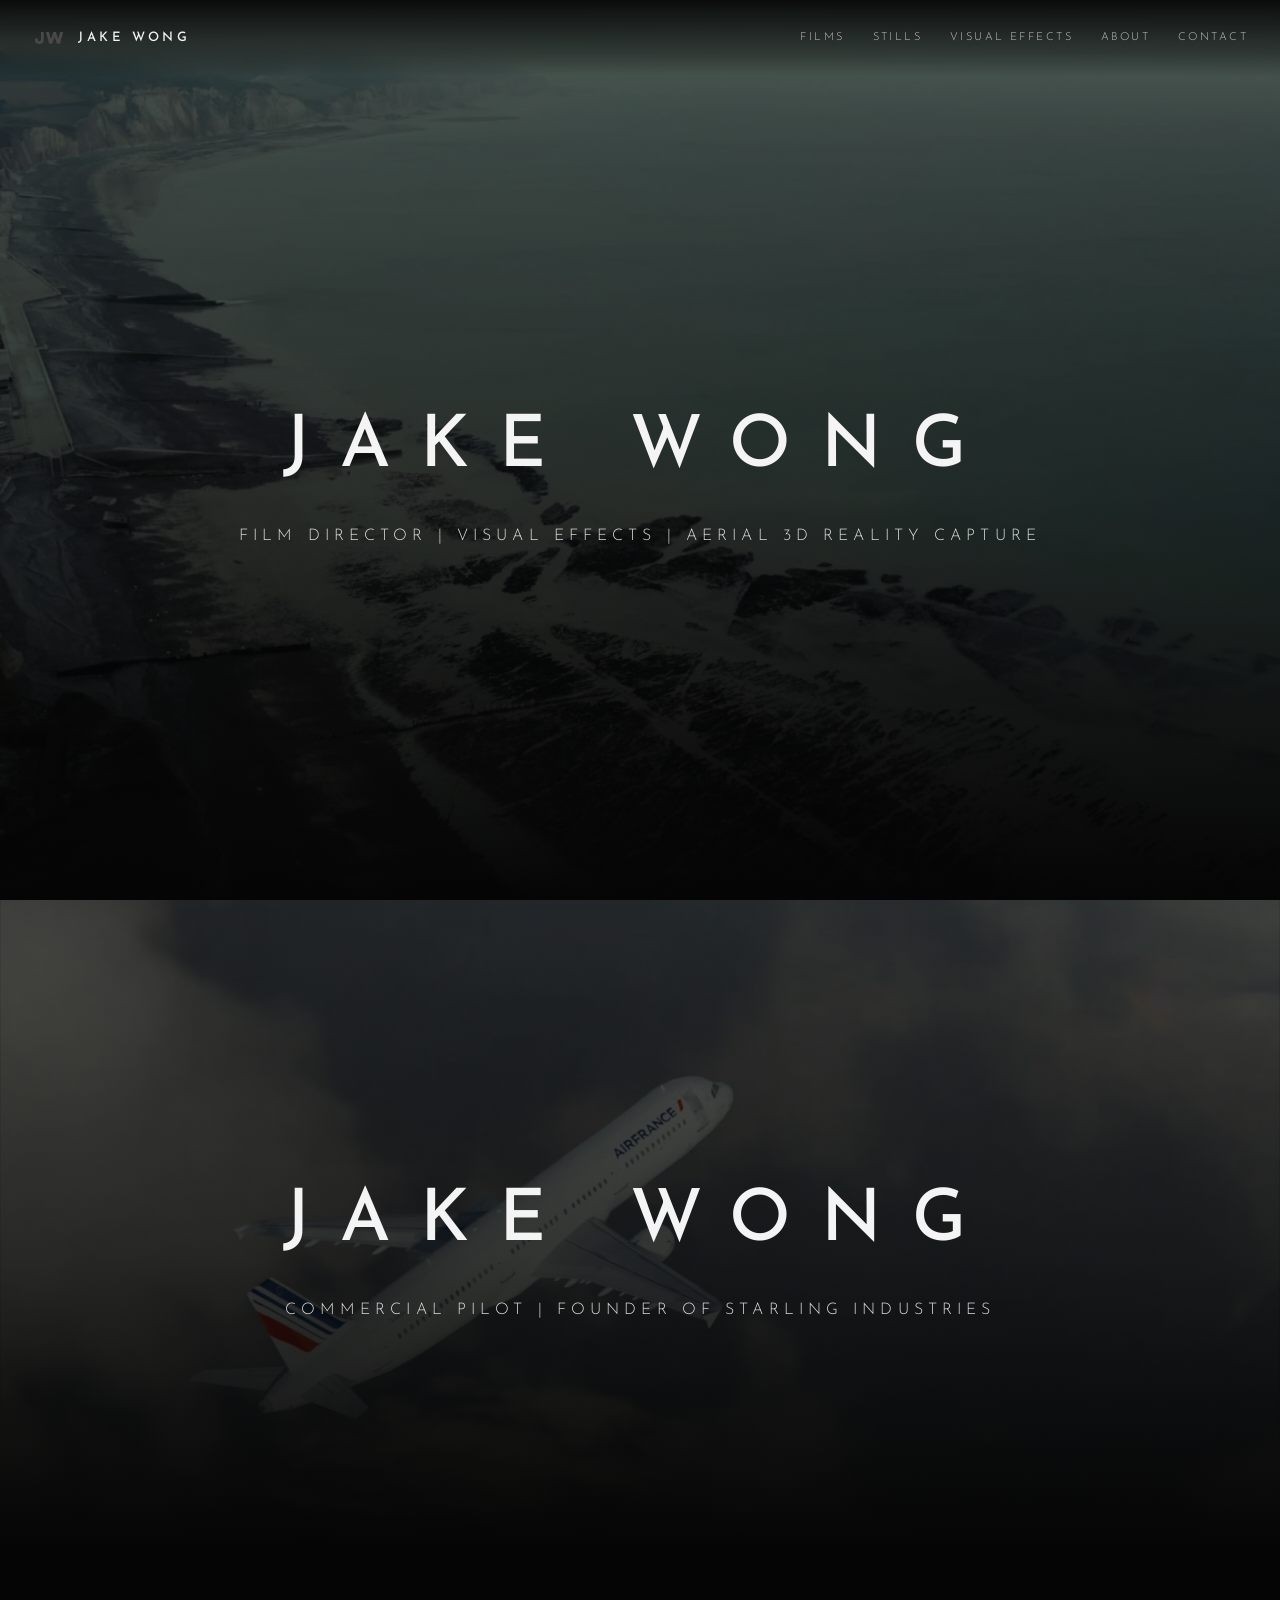
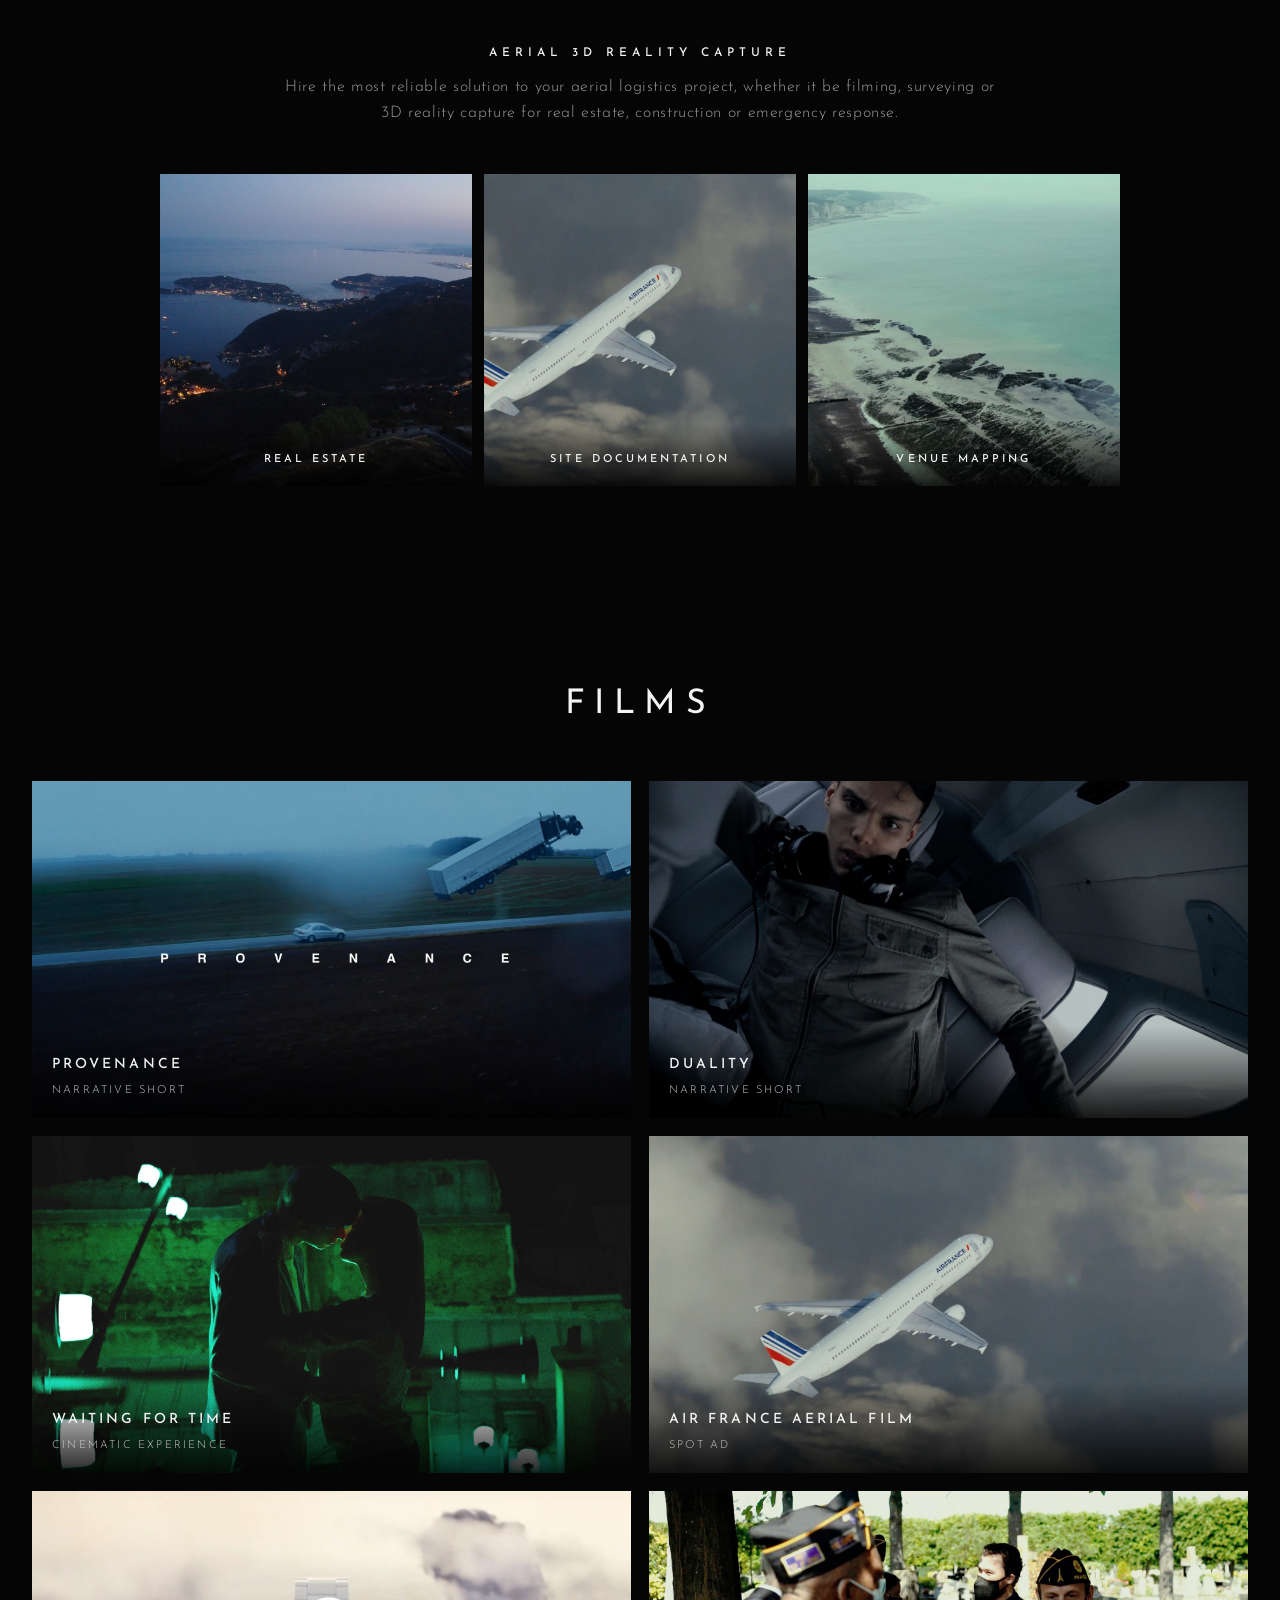
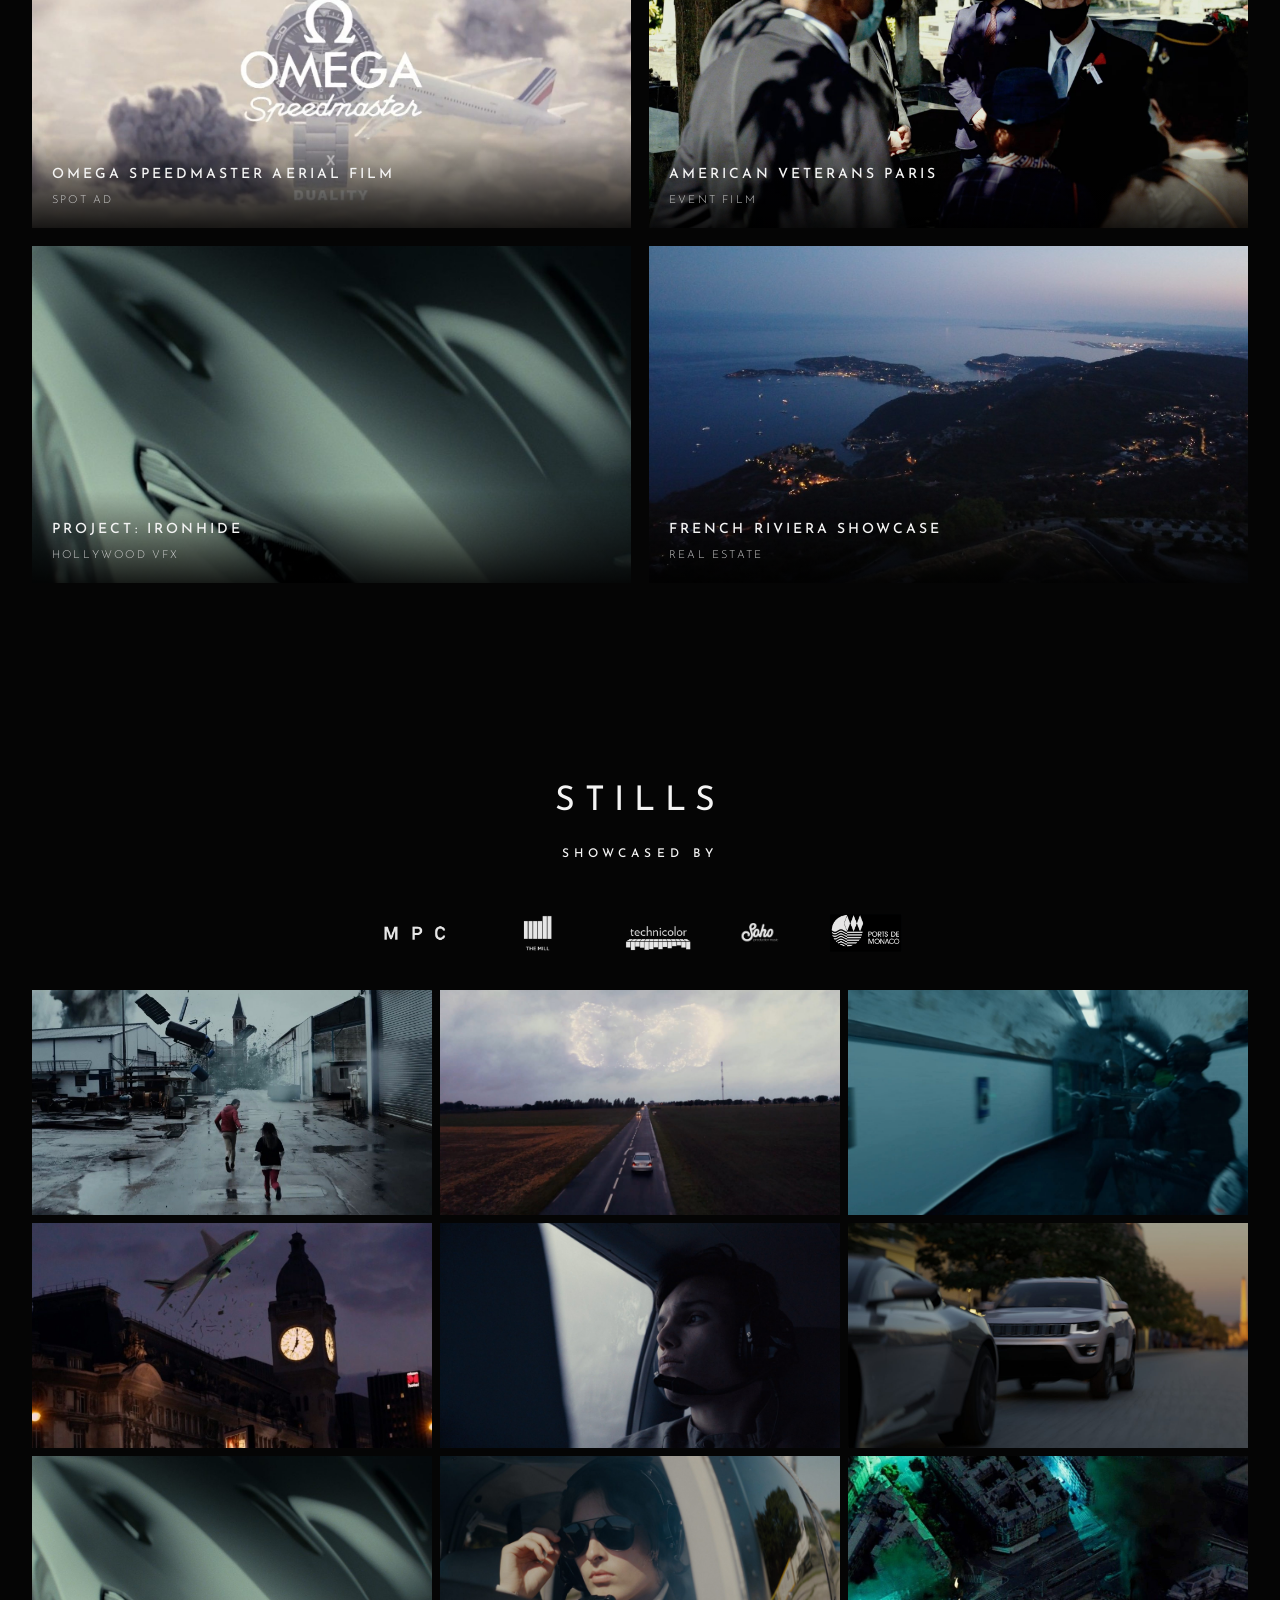
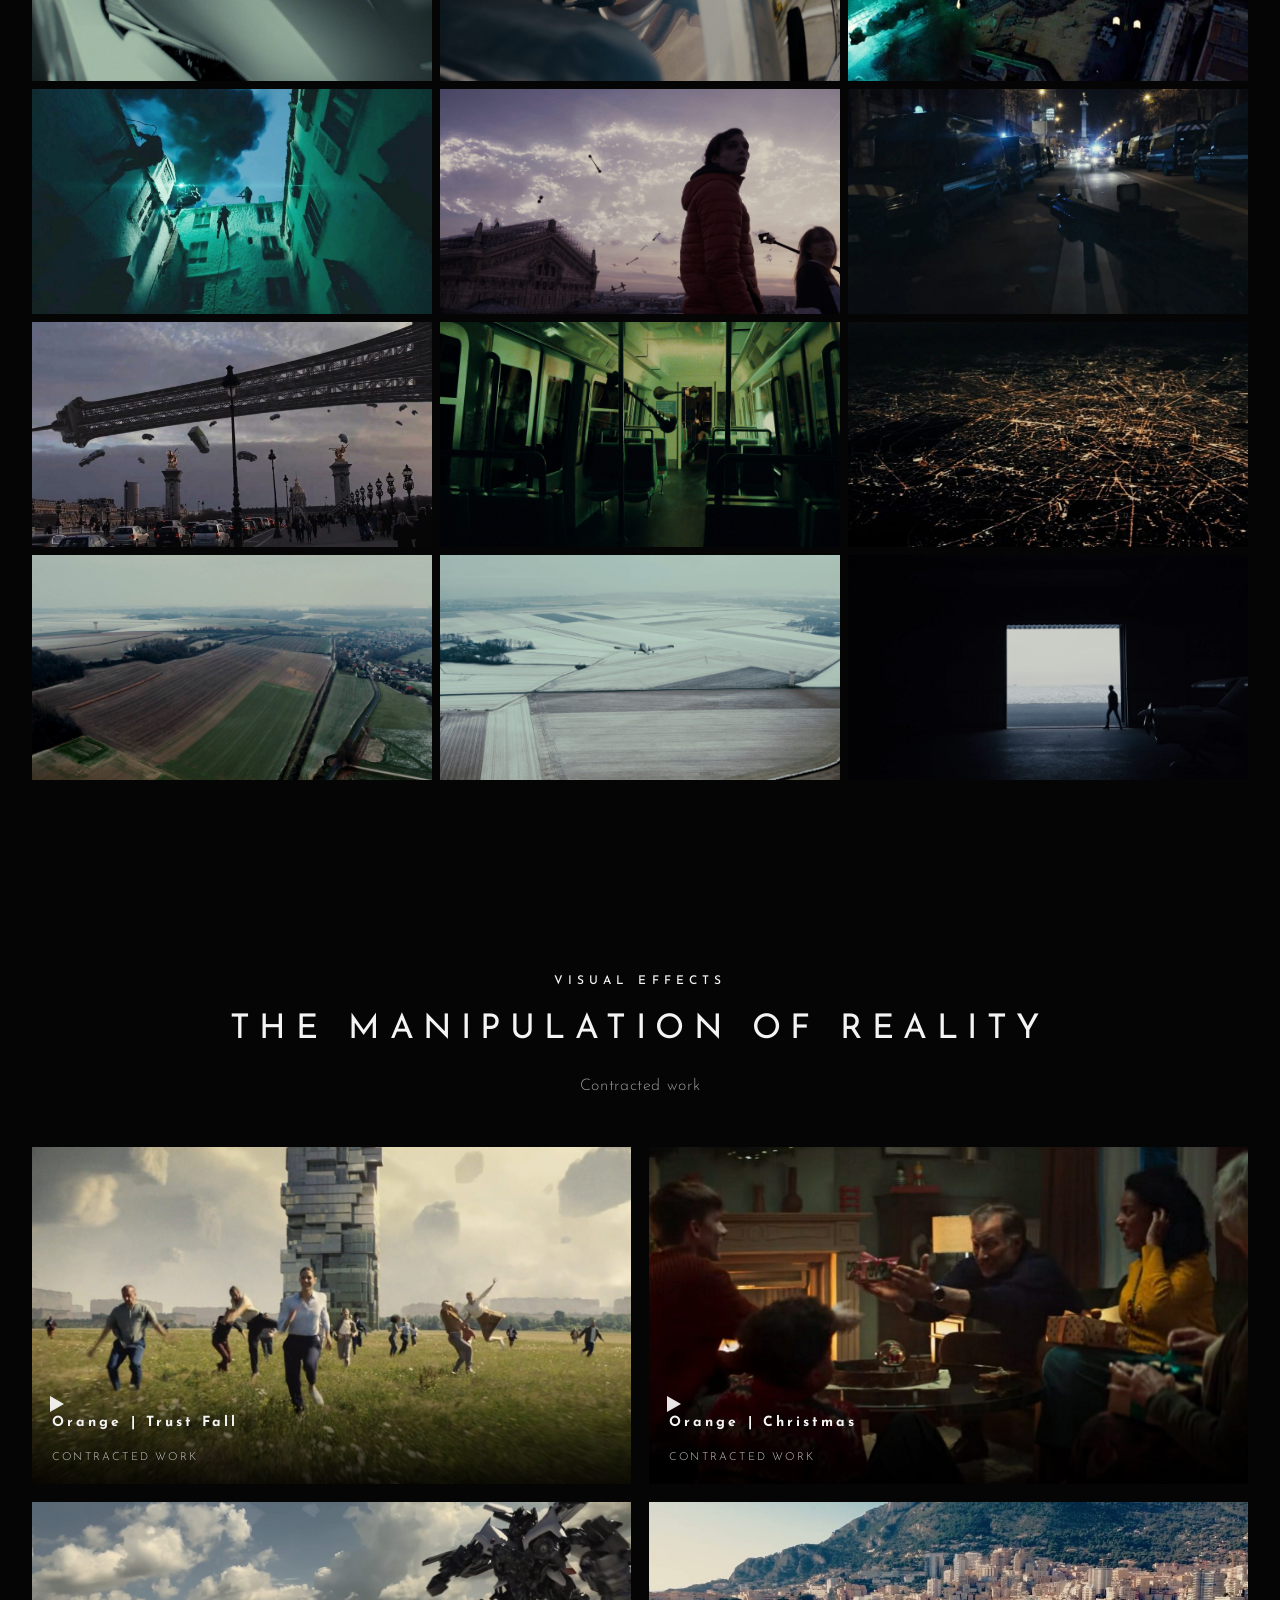
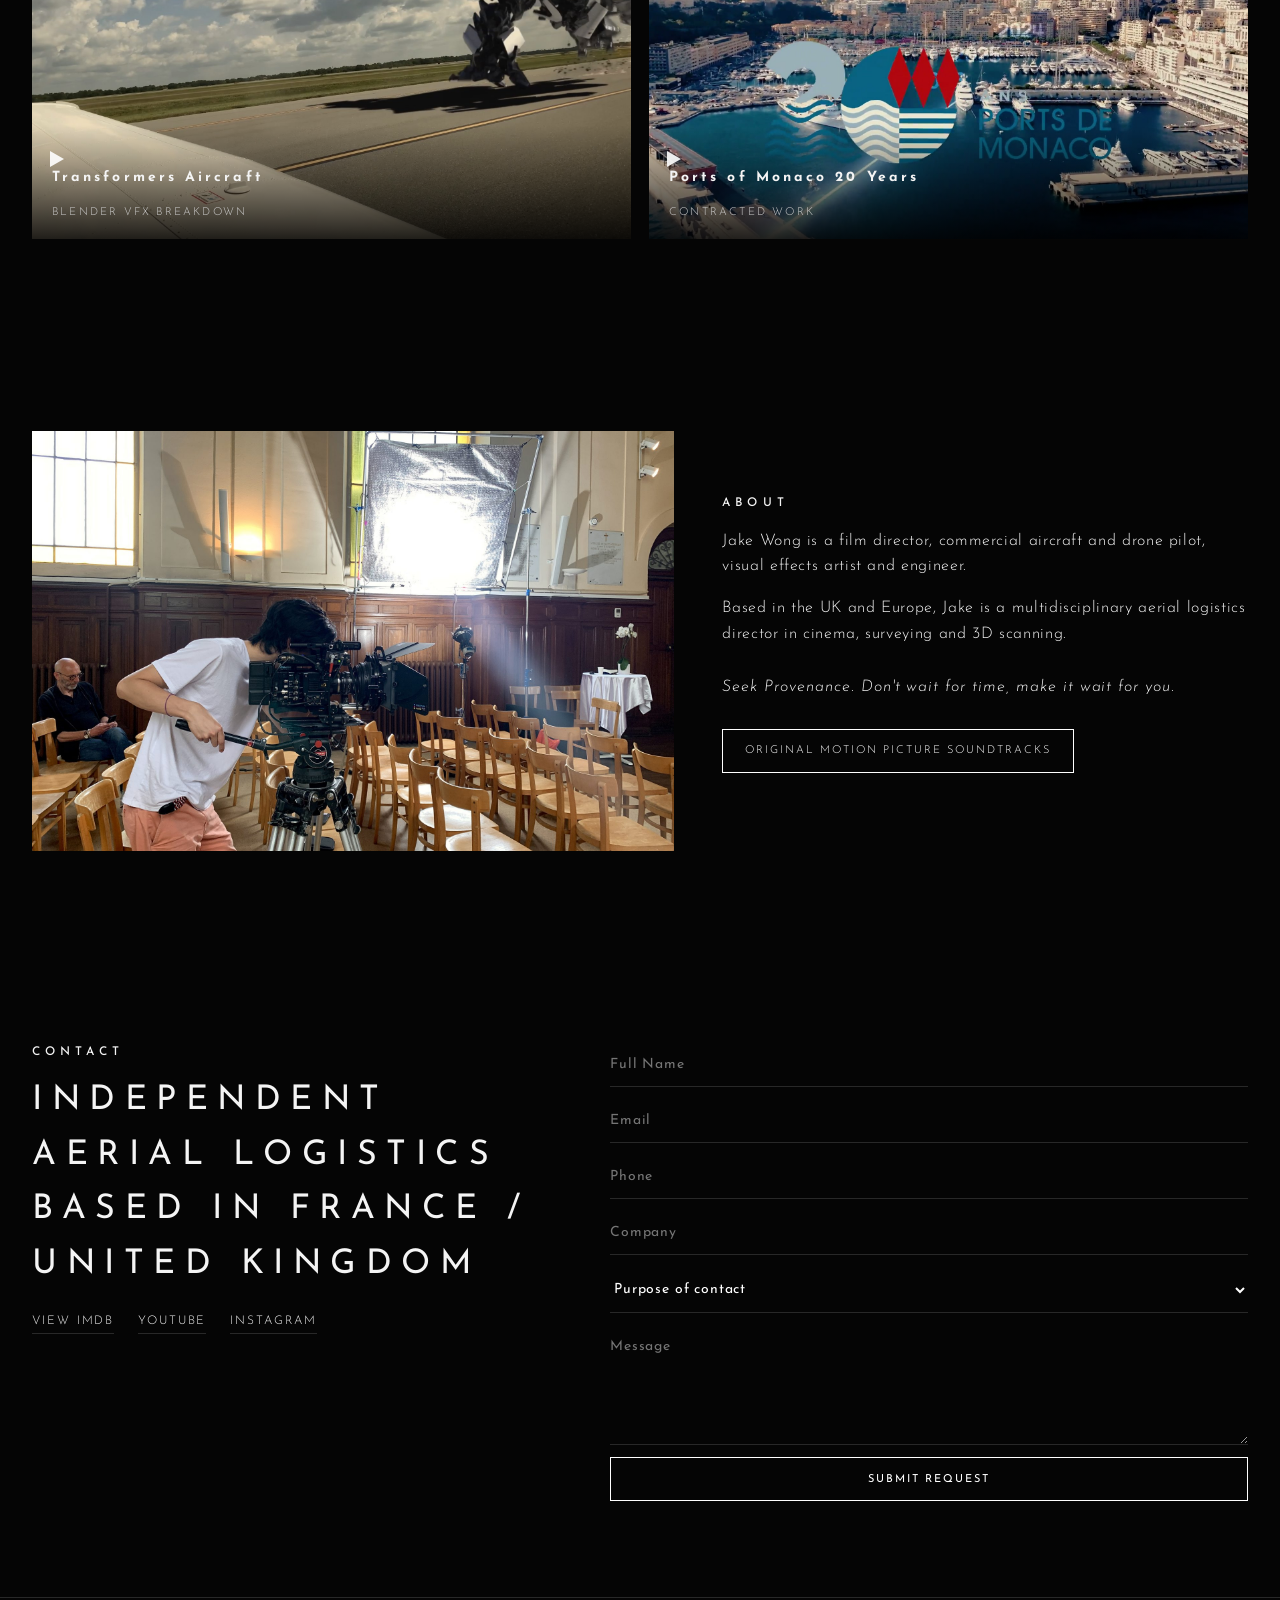
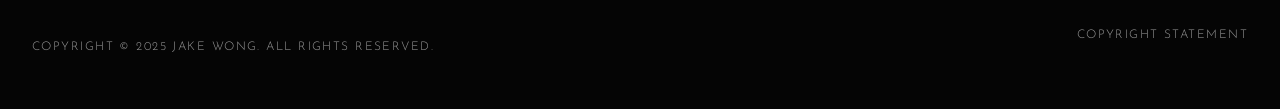
==== index.html @ 773cad75 "3D Reality Capture Section updated." ====
<!DOCTYPE html>
<html lang="en">
<head>
  <meta charset="UTF-8">
  <meta name="viewport" content="width=device-width, initial-scale=1">
  <title>Jake Wong | Director</title>
  <meta name="description" content="Jake Wong | Director, visual effects and aerial cinematography.">
  <link rel="canonical" href="https://jake-wong.com/">
  <link rel="icon" href="assets/images/web/4fa14d_7be3fbebd9a24fb7afb45a71a36d81fd~mv2.png">
  <link rel="preconnect" href="https://fonts.googleapis.com">
  <link rel="preconnect" href="https://fonts.gstatic.com" crossorigin>
  <link href="https://fonts.googleapis.com/css2?family=Josefin+Sans:ital,wght@0,300;0,400;0,500;0,600;1,300&display=swap" rel="stylesheet">
  <link rel="stylesheet" href="assets/css/styles.css">
</head>
<body>
<header class="site-header">
  <a class="brand" href="index.html"><img src="assets/images/web/4fa14d_7be3fbebd9a24fb7afb45a71a36d81fd~mv2.png" alt="Jake Wong"><span>JAKE WONG</span></a>
  <button class="nav-toggle" aria-label="Menu"><span></span></button>
  <nav class="nav">
    <a href="index.html#films">Films</a>
    <a href="index.html#stills">Stills</a>
    <a href="index.html#visual-effects">Visual Effects</a>
    <a href="index.html#about">About</a>
    <a href="index.html#contact">Contact</a>
  </nav>
</header>
<section class="hero">
  <img class="hero-bg" src="assets/images/web/4fa14d_100c7aef57d44f838a362d9dee27aa0cf000.jpg" alt="">
  <div class="hero-copy">
    <h1>Jake Wong</h1>
    <p>Film Director | Visual Effects | Aerial 3D Reality Capture</p>
  </div>
</section>
<section class="hero hero--secondary">
  <img class="hero-bg" src="assets/images/web/4fa14d_9e6dd80076ce4e1caa3098fb5eb25601~mv2.jpg" alt="">
  <div class="hero-copy">
    <h1>Jake Wong</h1>
    <p>COMMERCIAL PILOT | FOUNDER OF STARLING INDUSTRIES</p>
  </div>
</section>
<section class="section" id="aerial-logistics">
  <div class="section-head">
    <p class="section-kicker">Aerial 3D Reality Capture</p>
    <p class="lede">Hire the most reliable solution to your aerial logistics project, whether it be filming, surveying or 3D reality capture for real estate, construction or emergency response.</p>
  </div>
  <div class="aerial-use-grid">
    <article class="aerial-use-card">
      <img src="assets/images/web/french-riviera-showcase.jpg" alt="Real estate aerial 3D capture placeholder">
      <h3>Real Estate</h3>
    </article>
    <article class="aerial-use-card">
      <img src="assets/images/web/4fa14d_9e6dd80076ce4e1caa3098fb5eb25601~mv2.jpg" alt="Site documentation aerial capture placeholder">
      <h3>Site Documentation</h3>
    </article>
    <article class="aerial-use-card">
      <img src="assets/images/web/4fa14d_100c7aef57d44f838a362d9dee27aa0cf000.jpg" alt="Venue mapping aerial capture placeholder">
      <h3>Venue Mapping</h3>
    </article>
  </div>
</section>
<section class="section" id="films">
  <div class="section-head"><h2>Films</h2></div>
  <div class="film-grid">
    <a class="film-card" href="films/provenance.html">
      <img src="assets/images/web/4fa14d_a42866ea65ca4fc79dca26b336c77375~mv2.jpg" alt="Provenance">
      <figcaption><h3>Provenance</h3><span>Narrative Short</span></figcaption>
    </a>
    <a class="film-card" href="films/duality.html">
      <img src="assets/images/web/4fa14d_0250ae1b483746a1af9ba362347fef13~mv2.jpg" alt="Duality">
      <figcaption><h3>Duality</h3><span>Narrative Short</span></figcaption>
    </a>
    <a class="film-card" href="films/waiting-for-time.html">
      <img src="assets/images/web/4fa14d_634779040b084c338ec5a431ee33b331~mv2.jpg" alt="Waiting For Time">
      <figcaption><h3>Waiting For Time</h3><span>Cinematic Experience</span></figcaption>
    </a>
    <a class="film-card" href="films/cg-spot-ads.html">
      <img src="assets/images/web/4fa14d_9e6dd80076ce4e1caa3098fb5eb25601~mv2.jpg" alt="Air France aerial film">
      <figcaption><h3>Air France Aerial Film</h3><span>Spot Ad</span></figcaption>
    </a>
    <a class="film-card" href="films/cg-spot-ads.html">
      <img src="assets/images/web/4fa14d_6f8a3c651f8f454388a2c6f868458836~mv2.jpg" alt="Omega Speedmaster aerial film">
      <figcaption><h3>Omega Speedmaster Aerial Film</h3><span>Spot Ad</span></figcaption>
    </a>
    <a class="film-card" href="films/american-legion.html">
      <img src="assets/images/web/4fa14d_328e31d24dec4268884fdaa46719ad19~mv2.jpg" alt="American Veterans Paris">
      <figcaption><h3>American Veterans Paris</h3><span>Event Film</span></figcaption>
    </a>
    <a class="film-card" href="#">
      <img src="assets/images/web/project-ironhide.png" alt="Project Ironhide">
      <figcaption><h3>PROJECT: IRONHIDE</h3><span>Hollywood VFX</span></figcaption>
    </a>
    <a class="film-card" href="#">
      <img src="assets/images/web/french-riviera-showcase.jpg" alt="French Riviera Showcase">
      <figcaption><h3>French Riviera Showcase</h3><span>Real Estate</span></figcaption>
    </a>
  </div>
</section>
<section class="section" id="stills">
  <div class="section-head">
    <h2>Stills</h2>
    <p class="section-kicker">Showcased by</p>
  </div>
  <div class="logos">
    <img src="assets/images/web/4fa14d_669611a143e04d49b3aa2d668b8a7149~mv2.png" alt="MPC">
    <img src="assets/images/web/4fa14d_ff45c0f6cbc8479198e64161e48779a2~mv2.png" alt="The Mill">
    <img src="assets/images/web/4fa14d_3ba758e95c734480bb8c6a12c435d60d~mv2.png" alt="Technicolor">
    <img src="assets/images/web/4fa14d_cb97d220b27840039d9baa95f5b4767c~mv2.png" alt="ActionVFX">
    <img class="logo-light logo-ports-monaco" src="assets/images/web/ports-de-monaco.png" alt="Ports de Monaco">
  </div>
  <div class="stills-grid">
    <a class="still" href="assets/images/web/4fa14d_b33294b39bbc4be09f8e5a2edcb7a3f9~mv2.jpg" data-full="assets/images/web/4fa14d_b33294b39bbc4be09f8e5a2edcb7a3f9~mv2.jpg"><img src="assets/images/web/4fa14d_b33294b39bbc4be09f8e5a2edcb7a3f9~mv2.jpg" alt="Portfolio still" loading="lazy"></a>
    <a class="still" href="assets/images/web/4fa14d_555785d8603846548b9a6dc117120c44~mv2.jpg" data-full="assets/images/web/4fa14d_555785d8603846548b9a6dc117120c44~mv2.jpg"><img src="assets/images/web/4fa14d_555785d8603846548b9a6dc117120c44~mv2.jpg" alt="Portfolio still" loading="lazy"></a>
    <a class="still" href="assets/images/web/4fa14d_cb24b586da2a45b6b2a3a37f65fbd646~mv2.jpg" data-full="assets/images/web/4fa14d_cb24b586da2a45b6b2a3a37f65fbd646~mv2.jpg"><img src="assets/images/web/4fa14d_cb24b586da2a45b6b2a3a37f65fbd646~mv2.jpg" alt="Portfolio still" loading="lazy"></a>
    <a class="still" href="assets/images/web/4fa14d_51894d8401d047a593d2c7db753b0862~mv2.jpg" data-full="assets/images/web/4fa14d_51894d8401d047a593d2c7db753b0862~mv2.jpg"><img src="assets/images/web/4fa14d_51894d8401d047a593d2c7db753b0862~mv2.jpg" alt="Portfolio still" loading="lazy"></a>
    <a class="still" href="assets/images/web/4fa14d_039c823e62994fbb95402ed77433351b~mv2.jpg" data-full="assets/images/web/4fa14d_039c823e62994fbb95402ed77433351b~mv2.jpg"><img src="assets/images/web/4fa14d_039c823e62994fbb95402ed77433351b~mv2.jpg" alt="Portfolio still" loading="lazy"></a>
    <a class="still" href="assets/images/web/4fa14d_4d428e729a1247fdb5884923d0173798~mv2.jpg" data-full="assets/images/web/4fa14d_4d428e729a1247fdb5884923d0173798~mv2.jpg"><img src="assets/images/web/4fa14d_4d428e729a1247fdb5884923d0173798~mv2.jpg" alt="Portfolio still" loading="lazy"></a>
    <a class="still" href="assets/images/web/4fa14d_cab6d6a86c4a48a99160a1eac7ba8bcb~mv2.jpg" data-full="assets/images/web/4fa14d_cab6d6a86c4a48a99160a1eac7ba8bcb~mv2.jpg"><img src="assets/images/web/4fa14d_cab6d6a86c4a48a99160a1eac7ba8bcb~mv2.jpg" alt="Portfolio still" loading="lazy"></a>
    <a class="still" href="assets/images/web/4fa14d_2c5a10f00e0e4f8f98884191ca051bc0~mv2.jpg" data-full="assets/images/web/4fa14d_2c5a10f00e0e4f8f98884191ca051bc0~mv2.jpg"><img src="assets/images/web/4fa14d_2c5a10f00e0e4f8f98884191ca051bc0~mv2.jpg" alt="Portfolio still" loading="lazy"></a>
    <a class="still" href="assets/images/web/4fa14d_074a42f999764d3591cbb1e179f34d79~mv2.jpg" data-full="assets/images/web/4fa14d_074a42f999764d3591cbb1e179f34d79~mv2.jpg"><img src="assets/images/web/4fa14d_074a42f999764d3591cbb1e179f34d79~mv2.jpg" alt="Portfolio still" loading="lazy"></a>
    <a class="still" href="assets/images/web/4fa14d_21e504f69c1b411995930a4636c70f70~mv2.jpg" data-full="assets/images/web/4fa14d_21e504f69c1b411995930a4636c70f70~mv2.jpg"><img src="assets/images/web/4fa14d_21e504f69c1b411995930a4636c70f70~mv2.jpg" alt="Portfolio still" loading="lazy"></a>
    <a class="still" href="assets/images/web/4fa14d_9ba3fa909084448bb2864c666a8144e7~mv2.jpg" data-full="assets/images/web/4fa14d_9ba3fa909084448bb2864c666a8144e7~mv2.jpg"><img src="assets/images/web/4fa14d_9ba3fa909084448bb2864c666a8144e7~mv2.jpg" alt="Portfolio still" loading="lazy"></a>
    <a class="still" href="assets/images/web/4fa14d_be977ab9143c48f58946b224c195c7fc~mv2.jpg" data-full="assets/images/web/4fa14d_be977ab9143c48f58946b224c195c7fc~mv2.jpg"><img src="assets/images/web/4fa14d_be977ab9143c48f58946b224c195c7fc~mv2.jpg" alt="Portfolio still" loading="lazy"></a>
    <a class="still" href="assets/images/web/4fa14d_d748b50aeecb423ea15701273a7f06ef~mv2.jpg" data-full="assets/images/web/4fa14d_d748b50aeecb423ea15701273a7f06ef~mv2.jpg"><img src="assets/images/web/4fa14d_d748b50aeecb423ea15701273a7f06ef~mv2.jpg" alt="Portfolio still" loading="lazy"></a>
    <a class="still" href="assets/images/web/4fa14d_b200b1073c7e4485b6386e9721665e49~mv2.jpg" data-full="assets/images/web/4fa14d_b200b1073c7e4485b6386e9721665e49~mv2.jpg"><img src="assets/images/web/4fa14d_b200b1073c7e4485b6386e9721665e49~mv2.jpg" alt="Portfolio still" loading="lazy"></a>
    <a class="still" href="assets/images/web/4fa14d_a3a300075beb4c1490c322c1be674242~mv2.jpg" data-full="assets/images/web/4fa14d_a3a300075beb4c1490c322c1be674242~mv2.jpg"><img src="assets/images/web/4fa14d_a3a300075beb4c1490c322c1be674242~mv2.jpg" alt="Portfolio still" loading="lazy"></a>
    <a class="still" href="assets/images/web/4fa14d_3deef1d09637468c8abcba09db972895~mv2.jpg" data-full="assets/images/web/4fa14d_3deef1d09637468c8abcba09db972895~mv2.jpg"><img src="assets/images/web/4fa14d_3deef1d09637468c8abcba09db972895~mv2.jpg" alt="Portfolio still" loading="lazy"></a>
    <a class="still" href="assets/images/web/4fa14d_c3229ab06bb1431993358296f734b2f9~mv2.jpg" data-full="assets/images/web/4fa14d_c3229ab06bb1431993358296f734b2f9~mv2.jpg"><img src="assets/images/web/4fa14d_c3229ab06bb1431993358296f734b2f9~mv2.jpg" alt="Portfolio still" loading="lazy"></a>
    <a class="still" href="assets/images/web/4fa14d_e8498a77fe444fd5a05e90bc2333f982~mv2.jpg" data-full="assets/images/web/4fa14d_e8498a77fe444fd5a05e90bc2333f982~mv2.jpg"><img src="assets/images/web/4fa14d_e8498a77fe444fd5a05e90bc2333f982~mv2.jpg" alt="Portfolio still" loading="lazy"></a>
  </div>
</section>
<section class="section" id="visual-effects">
  <div class="section-head">
    <p class="section-kicker">Visual Effects</p>
    <h2>The Manipulation of Reality</h2>
    <p class="lede">Contracted work</p>
  </div>
  <div class="vfx-grid">
    <a class="vfx-card" href="https://vimeo.com/840062343" target="_blank" rel="noopener">
      <img src="assets/images/web/4fa14d_141140c62ed747d9a10cb6a7fc834b29~mv2.jpg" alt="Orange Trust Fall">
      <figcaption><h3>Orange | Trust Fall</h3><span>Contracted work</span></figcaption>
    </a>
    <a class="vfx-card" href="https://www.youtube.com/watch?v=GaVj7_SMZYc" target="_blank" rel="noopener">
      <img src="assets/images/web/4fa14d_5344f8be52ee46f2a46c9674588ac4c7~mv2.jpg" alt="Orange Christmas">
      <figcaption><h3>Orange | Christmas</h3><span>Contracted work</span></figcaption>
    </a>
    <a class="vfx-card" href="https://youtu.be/p2CYFrzICY4" target="_blank" rel="noopener">
      <img src="assets/images/web/4fa14d_582615a7cf5d400399ba686cf8e9ef9b~mv2.jpg" alt="Transformers Aircraft">
      <figcaption><h3>Transformers Aircraft</h3><span>Blender VFX breakdown</span></figcaption>
    </a>
    <a class="vfx-card" href="https://www.ports-monaco.com/wp-content/uploads/2026/02/SEPM_2026_web2.mp4" target="_blank" rel="noopener">
      <img src="assets/images/web/ports-monaco-20-years.jpg" alt="Ports of Monaco 20 Years">
      <figcaption><h3>Ports of Monaco 20 Years</h3><span>Contracted work</span></figcaption>
    </a>
  </div>
</section>
<section class="section" id="about">
  <div class="about-grid">
    <img src="assets/images/web/4fa14d_7bff0fa8c1554b7bbfc54aa471f1350b~mv2.jpg" alt="Jake Wong on set">
    <div>
      <p class="section-kicker">About</p>
      <p>Jake Wong is a film director, commercial aircraft and drone pilot, visual effects artist and engineer.</p>
      <p>Based in the UK and Europe, Jake is a multidisciplinary aerial logistics director in cinema, surveying and 3D scanning.</p>
      <p class="quote">Seek Provenance. Don't wait for time, make it wait for you.</p>
      <p style="margin-top:28px"><a class="btn" href="soundtracks.html">Original Motion Picture Soundtracks</a></p>
    </div>
  </div>
</section>
<section class="section" id="contact">
  <div class="contact-wrap">
    <div>
      <p class="section-kicker">Contact</p>
      <h2>Independent aerial logistics based in France / United Kingdom</h2>
      <p class="contact-meta">
        <a href="https://www.imdb.com/name/nm13157138/" target="_blank" rel="noopener">View IMDb</a>
        <a href="https://www.youtube.com/@Jake-Wong" target="_blank" rel="noopener">YouTube</a>
        <a href="https://www.instagram.com/jakewong.visuals/" target="_blank" rel="noopener">Instagram</a>
      </p>
    </div>
    <div>
      <form id="contact-form">
        <input name="full-name" type="text" placeholder="Full Name" maxlength="100">
        <input name="email" type="email" placeholder="Email" required maxlength="250">
        <input name="phone" type="tel" placeholder="Phone" maxlength="50">
        <input name="company" type="text" placeholder="Company" maxlength="100">
        <select name="purpose" aria-label="Purpose of contact">
          <option value="" disabled selected>Purpose of contact</option>
          <option>Aerial filming</option>
          <option>Surveying</option>
          <option>3D reality capture</option>
          <option>Visual effects</option>
          <option>Other</option>
        </select>
        <textarea name="message" placeholder="Message"></textarea>
        <button class="btn" type="submit">Submit Request</button>
      </form>
      <p class="form-success">Thanks for submitting</p>
    </div>
  </div>
</section>
<footer class="site-footer">
  <p>Copyright &copy; 2025 Jake Wong. All Rights Reserved.</p>
  <a href="copyright.html">Copyright Statement</a>
</footer>
<div class="lightbox" aria-hidden="true"><button class="lightbox-close" aria-label="Close">&times;</button><img alt=""></div>
<script src="assets/js/main.js"></script>
</body>
</html>
---- assets/css/styles.css ----
:root {
  --bg: #050505;
  --bg-elevated: #0c0c0c;
  --text: #f4f4f4;
  --muted: #9a9a9a;
  --line: rgba(255, 255, 255, 0.14);
  --accent: #ffffff;
  --header-h: 76px;
  --max: 1280px;
  --font-display: "Josefin Sans", sans-serif;
  --font-body: "Josefin Sans", "Avenir Next", "Segoe UI", sans-serif;
}

*,
*::before,
*::after {
  box-sizing: border-box;
}

html {
  scroll-behavior: smooth;
}

body {
  margin: 0;
  background: var(--bg);
  color: var(--text);
  font-family: var(--font-body);
  font-weight: 300;
  letter-spacing: 0.04em;
  line-height: 1.6;
}

img {
  max-width: 100%;
  display: block;
}

a {
  color: inherit;
  text-decoration: none;
}

button,
input,
select,
textarea {
  font-family: inherit;
}

.site-header {
  position: fixed;
  inset: 0 0 auto;
  z-index: 40;
  height: var(--header-h);
  display: flex;
  align-items: center;
  justify-content: space-between;
  padding: 0 32px;
  background: linear-gradient(to bottom, rgba(5, 5, 5, 0.92), rgba(5, 5, 5, 0.35) 70%, transparent);
  backdrop-filter: blur(8px);
}

.brand {
  display: flex;
  align-items: center;
  gap: 12px;
  font-family: var(--font-display);
  font-weight: 500;
  letter-spacing: 0.28em;
  font-size: 13px;
}

.brand img {
  width: 34px;
  height: 34px;
}

.nav {
  display: flex;
  gap: 28px;
  font-size: 11px;
  letter-spacing: 0.22em;
  text-transform: uppercase;
}

.nav a {
  opacity: 0.78;
  transition: opacity 0.2s ease;
}

.nav a:hover,
.nav a.is-active {
  opacity: 1;
}

.nav-toggle {
  display: none;
  background: none;
  border: 0;
  color: #fff;
  width: 40px;
  height: 40px;
  cursor: pointer;
}

.nav-toggle span,
.nav-toggle span::before,
.nav-toggle span::after {
  display: block;
  width: 18px;
  height: 1px;
  background: #fff;
  position: relative;
}

.nav-toggle span::before,
.nav-toggle span::after {
  content: "";
  position: absolute;
  left: 0;
}

.nav-toggle span::before { top: -6px; }
.nav-toggle span::after { top: 6px; }

.hero {
  min-height: 100vh;
  display: grid;
  place-items: center;
  position: relative;
  overflow: hidden;
  text-align: center;
  padding: 120px 24px 80px;
}

.hero--secondary {
  min-height: 72vh;
}

.hero img.hero-bg,
.hero .hero-bg {
  position: absolute;
  inset: 0;
  width: 100%;
  height: 100%;
  object-fit: cover;
  filter: brightness(0.55) saturate(0.85);
}

.hero::after {
  content: "";
  position: absolute;
  inset: 0;
  background: linear-gradient(to bottom, rgba(5, 5, 5, 0.25), rgba(5, 5, 5, 0.55) 55%, var(--bg));
}

.hero-copy {
  position: relative;
  z-index: 1;
}

.hero h1,
.section-kicker,
.film-card h3,
.page-hero h1 {
  font-family: var(--font-display);
  font-weight: 500;
  letter-spacing: 0.38em;
  text-transform: uppercase;
  margin: 0;
}

.hero h1 {
  font-size: clamp(32px, 6vw, 72px);
  letter-spacing: 0.42em;
}

.hero p {
  margin: 18px 0 0;
  font-size: clamp(12px, 1.6vw, 16px);
  letter-spacing: 0.32em;
  text-transform: uppercase;
  color: #dedede;
}

.section {
  padding: 96px 32px;
  max-width: var(--max);
  margin: 0 auto;
}

.section-head {
  text-align: center;
  margin-bottom: 48px;
}

.section-kicker {
  font-size: 12px;
  letter-spacing: 0.42em;
  margin-bottom: 12px;
}

.section h2 {
  font-family: var(--font-display);
  font-weight: 400;
  letter-spacing: 0.28em;
  text-transform: uppercase;
  font-size: clamp(22px, 3vw, 34px);
  margin: 0 0 16px;
}

.lede {
  max-width: 720px;
  margin: 0 auto;
  color: var(--muted);
}

.aerial-use-grid {
  display: grid;
  grid-template-columns: repeat(3, minmax(0, 1fr));
  gap: 12px;
  margin: 48px auto 0;
  max-width: 960px;
}

.aerial-use-card {
  position: relative;
  aspect-ratio: 1 / 1;
  overflow: hidden;
  background: #111;
}

.aerial-use-card img {
  width: 100%;
  height: 100%;
  object-fit: cover;
  transform: scale(1.02);
  transition: transform 0.6s ease;
}

.aerial-use-card:hover img {
  transform: scale(1.06);
}

.aerial-use-card h3 {
  position: absolute;
  inset: auto 0 0;
  margin: 0;
  padding: 28px 16px 18px;
  font-family: var(--font-display);
  font-size: 11px;
  font-weight: 500;
  letter-spacing: 0.28em;
  text-transform: uppercase;
  text-align: center;
  background: linear-gradient(to top, rgba(0, 0, 0, 0.88), transparent);
}

.film-grid,
.vfx-grid {
  display: grid;
  grid-template-columns: repeat(2, 1fr);
  gap: 18px;
}

.film-card,
.vfx-card {
  position: relative;
  display: block;
  overflow: hidden;
  min-height: 280px;
  background: #111;
}

.film-card img,
.vfx-card img,
.still img,
.shot img {
  width: 100%;
  height: 100%;
  object-fit: cover;
  aspect-ratio: 16 / 9;
  transform: scale(1.02);
  transition: transform 0.6s ease;
}

.film-card:hover img,
.vfx-card:hover img,
.still:hover img,
.shot:hover img {
  transform: scale(1.08);
}

.film-card figcaption,
.vfx-card figcaption {
  position: absolute;
  inset: auto 0 0;
  padding: 28px 20px 18px;
  background: linear-gradient(to top, rgba(0, 0, 0, 0.85), transparent);
}

.film-card h3,
.vfx-card h3 {
  font-size: 14px;
  letter-spacing: 0.22em;
}

.film-card span,
.vfx-card span {
  display: block;
  margin-top: 6px;
  font-size: 11px;
  letter-spacing: 0.2em;
  text-transform: uppercase;
  color: #cfcfcf;
}

.stills-grid {
  display: grid;
  grid-template-columns: repeat(3, 1fr);
  gap: 8px;
}

.still,
.shot {
  cursor: zoom-in;
  overflow: hidden;
  background: #111;
}

.logos {
  display: flex;
  justify-content: center;
  align-items: center;
  gap: 48px;
  flex-wrap: wrap;
  margin-bottom: 36px;
  opacity: 0.9;
}

.logos img {
  height: 42px;
  width: auto;
  max-width: 120px;
  object-fit: contain;
  filter: brightness(0) invert(1);
}

.logos img.logo-light {
  filter: none;
}

.logos img.logo-ports-monaco {
  height: 38px;
  max-width: 160px;
}

.about-grid {
  display: grid;
  grid-template-columns: 1.1fr 0.9fr;
  gap: 48px;
  align-items: center;
}

.about-grid img {
  width: 100%;
  height: 420px;
  object-fit: cover;
}

.quote {
  font-style: italic;
  margin-top: 28px;
  letter-spacing: 0.06em;
}

.btn {
  display: inline-flex;
  align-items: center;
  justify-content: center;
  min-height: 44px;
  padding: 0 22px;
  border: 1px solid #fff;
  background: transparent;
  color: #fff;
  letter-spacing: 0.18em;
  text-transform: uppercase;
  font-size: 11px;
  cursor: pointer;
  transition: background 0.2s ease, color 0.2s ease;
}

.btn:hover {
  background: #fff;
  color: #000;
}

.contact-wrap {
  display: grid;
  grid-template-columns: 0.9fr 1.1fr;
  gap: 56px;
}

.contact-meta a {
  display: inline-block;
  margin-right: 18px;
  border-bottom: 1px solid var(--line);
  padding-bottom: 2px;
  letter-spacing: 0.16em;
  text-transform: uppercase;
  font-size: 12px;
}

form {
  display: grid;
  gap: 12px;
}

input,
select,
textarea {
  width: 100%;
  background: transparent;
  border: 0;
  border-bottom: 1px solid var(--line);
  color: #fff;
  padding: 14px 0;
  font-size: 14px;
  letter-spacing: 0.06em;
  outline: none;
}

textarea {
  min-height: 120px;
  resize: vertical;
}

select option {
  color: #000;
}

.form-success {
  display: none;
  letter-spacing: 0.28em;
  text-transform: uppercase;
}

.form-success.is-visible {
  display: block;
}

.site-footer {
  border-top: 1px solid var(--line);
  padding: 28px 32px 40px;
  display: flex;
  justify-content: space-between;
  gap: 16px;
  color: var(--muted);
  font-size: 12px;
  letter-spacing: 0.12em;
  text-transform: uppercase;
}

.page-hero {
  padding: calc(var(--header-h) + 72px) 32px 48px;
  text-align: center;
}

.page-hero p.tag {
  letter-spacing: 0.22em;
  text-transform: uppercase;
  color: var(--muted);
}

.credits {
  max-width: 680px;
  margin: 24px auto 0;
  color: var(--muted);
}

.credits p {
  margin: 4px 0;
}

.embed {
  position: relative;
  width: min(1100px, calc(100% - 48px));
  margin: 0 auto 48px;
  aspect-ratio: 16 / 9;
  background: #000;
}

.embed iframe {
  position: absolute;
  inset: 0;
  width: 100%;
  height: 100%;
  border: 0;
}

.shot-grid {
  display: grid;
  grid-template-columns: repeat(3, 1fr);
  gap: 8px;
  padding: 0 32px 96px;
  max-width: 1400px;
  margin: 0 auto;
}

.lightbox {
  position: fixed;
  inset: 0;
  background: rgba(0, 0, 0, 0.92);
  display: none;
  place-items: center;
  z-index: 80;
  padding: 32px;
}

.lightbox.is-open {
  display: grid;
}

.lightbox img {
  max-width: min(1400px, 92vw);
  max-height: 88vh;
  object-fit: contain;
}

.lightbox-close {
  position: absolute;
  top: 18px;
  right: 24px;
  background: none;
  border: 0;
  color: #fff;
  font-size: 28px;
  cursor: pointer;
}

.legal {
  max-width: 780px;
  margin: 0 auto;
  color: #cfcfcf;
}

@media (max-width: 900px) {
  .film-grid,
  .vfx-grid,
  .about-grid,
  .contact-wrap,
  .stills-grid,
  .shot-grid,
  .aerial-use-grid {
    grid-template-columns: 1fr;
  }

  .stills-grid,
  .shot-grid {
    grid-template-columns: 1fr 1fr;
  }

  .nav-toggle {
    display: grid;
    place-items: center;
  }

  .nav {
    display: none;
    position: absolute;
    top: var(--header-h);
    right: 0;
    left: 0;
    flex-direction: column;
    gap: 0;
    background: rgba(5, 5, 5, 0.96);
    padding: 12px 0 24px;
  }

  .nav.is-open {
    display: flex;
  }

  .nav a {
    padding: 14px 32px;
    border-top: 1px solid var(--line);
  }

  .site-header {
    padding: 0 18px;
  }

  .site-footer,
  .section {
    padding-left: 18px;
    padding-right: 18px;
  }
}


.page-hero h1 {
  font-size: clamp(28px, 5vw, 52px);
  margin-bottom: 16px;
}

.film-card,
.vfx-card {
  display: block;
}

.vfx-card::after {
  content: "";
  position: absolute;
  left: 18px;
  bottom: 72px;
  width: 0;
  height: 0;
  border-style: solid;
  border-width: 8px 0 8px 14px;
  border-color: transparent transparent transparent #fff;
  opacity: 0.9;
}
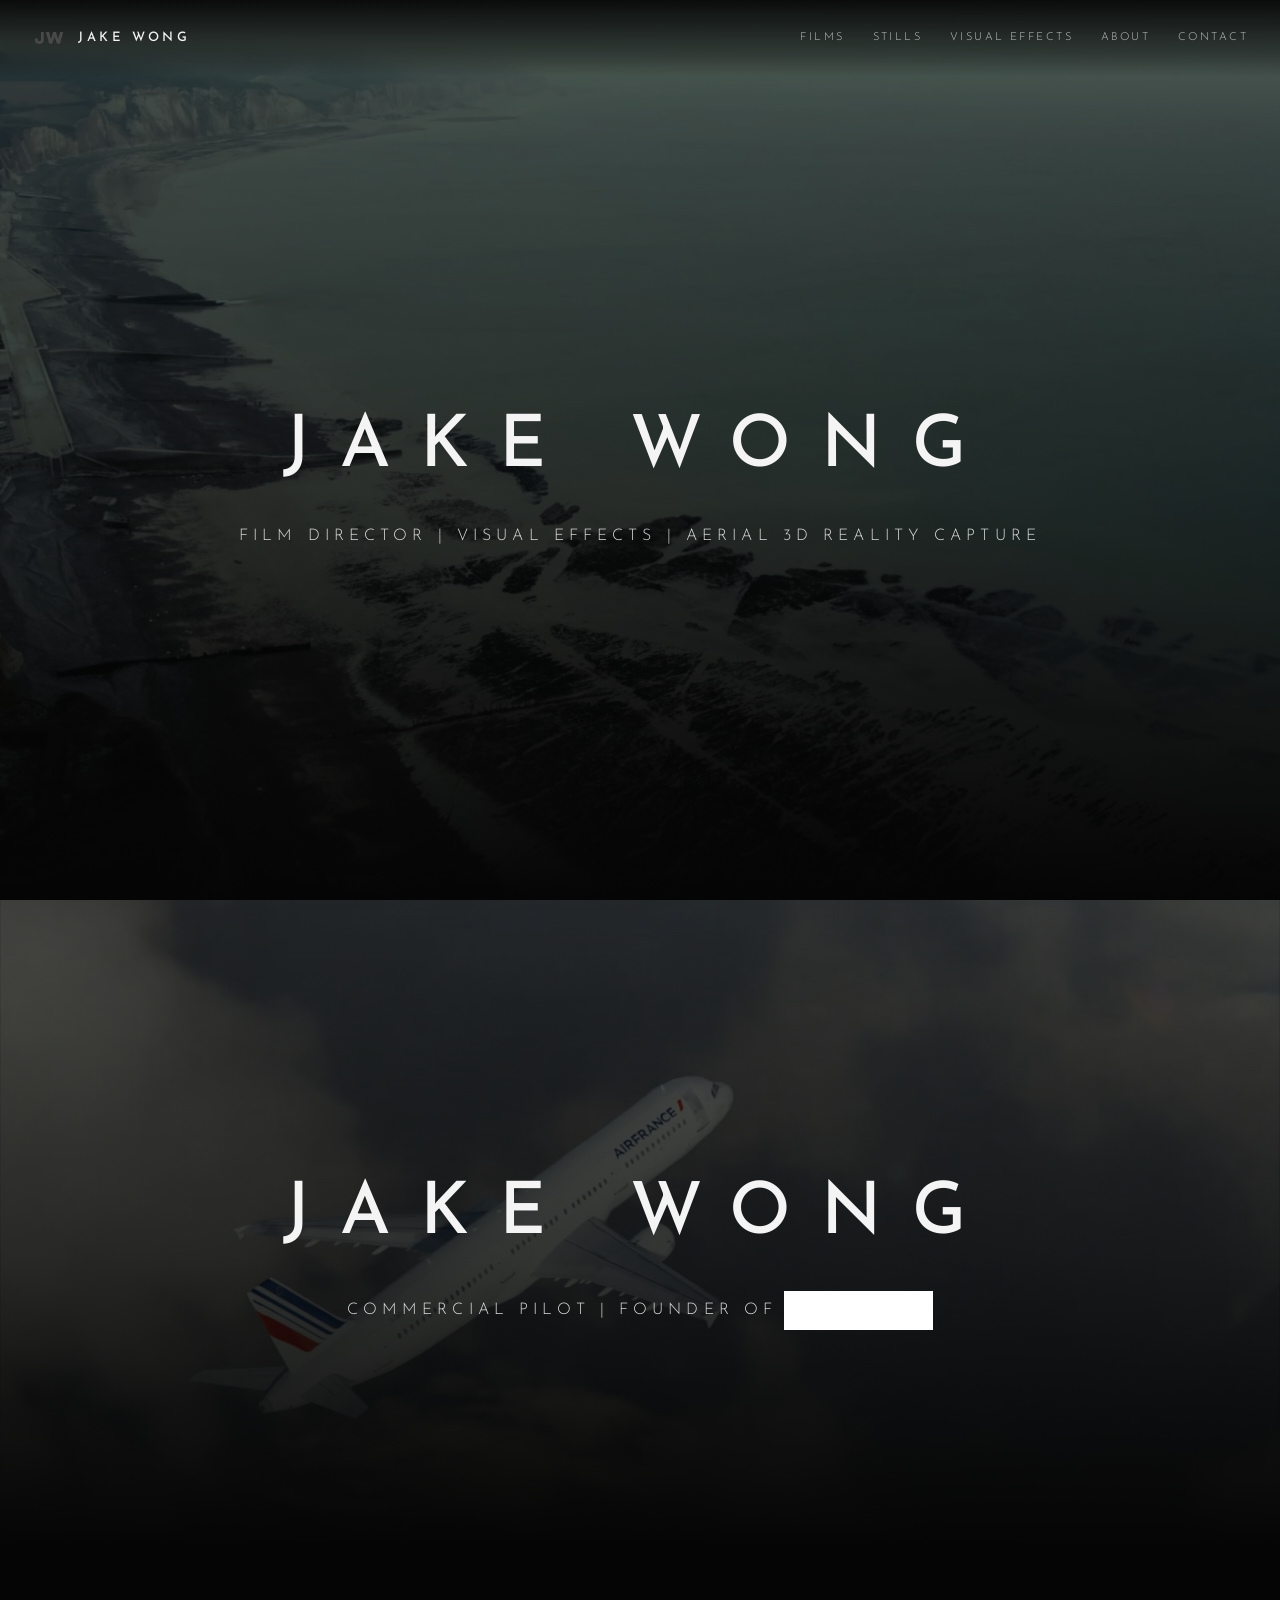
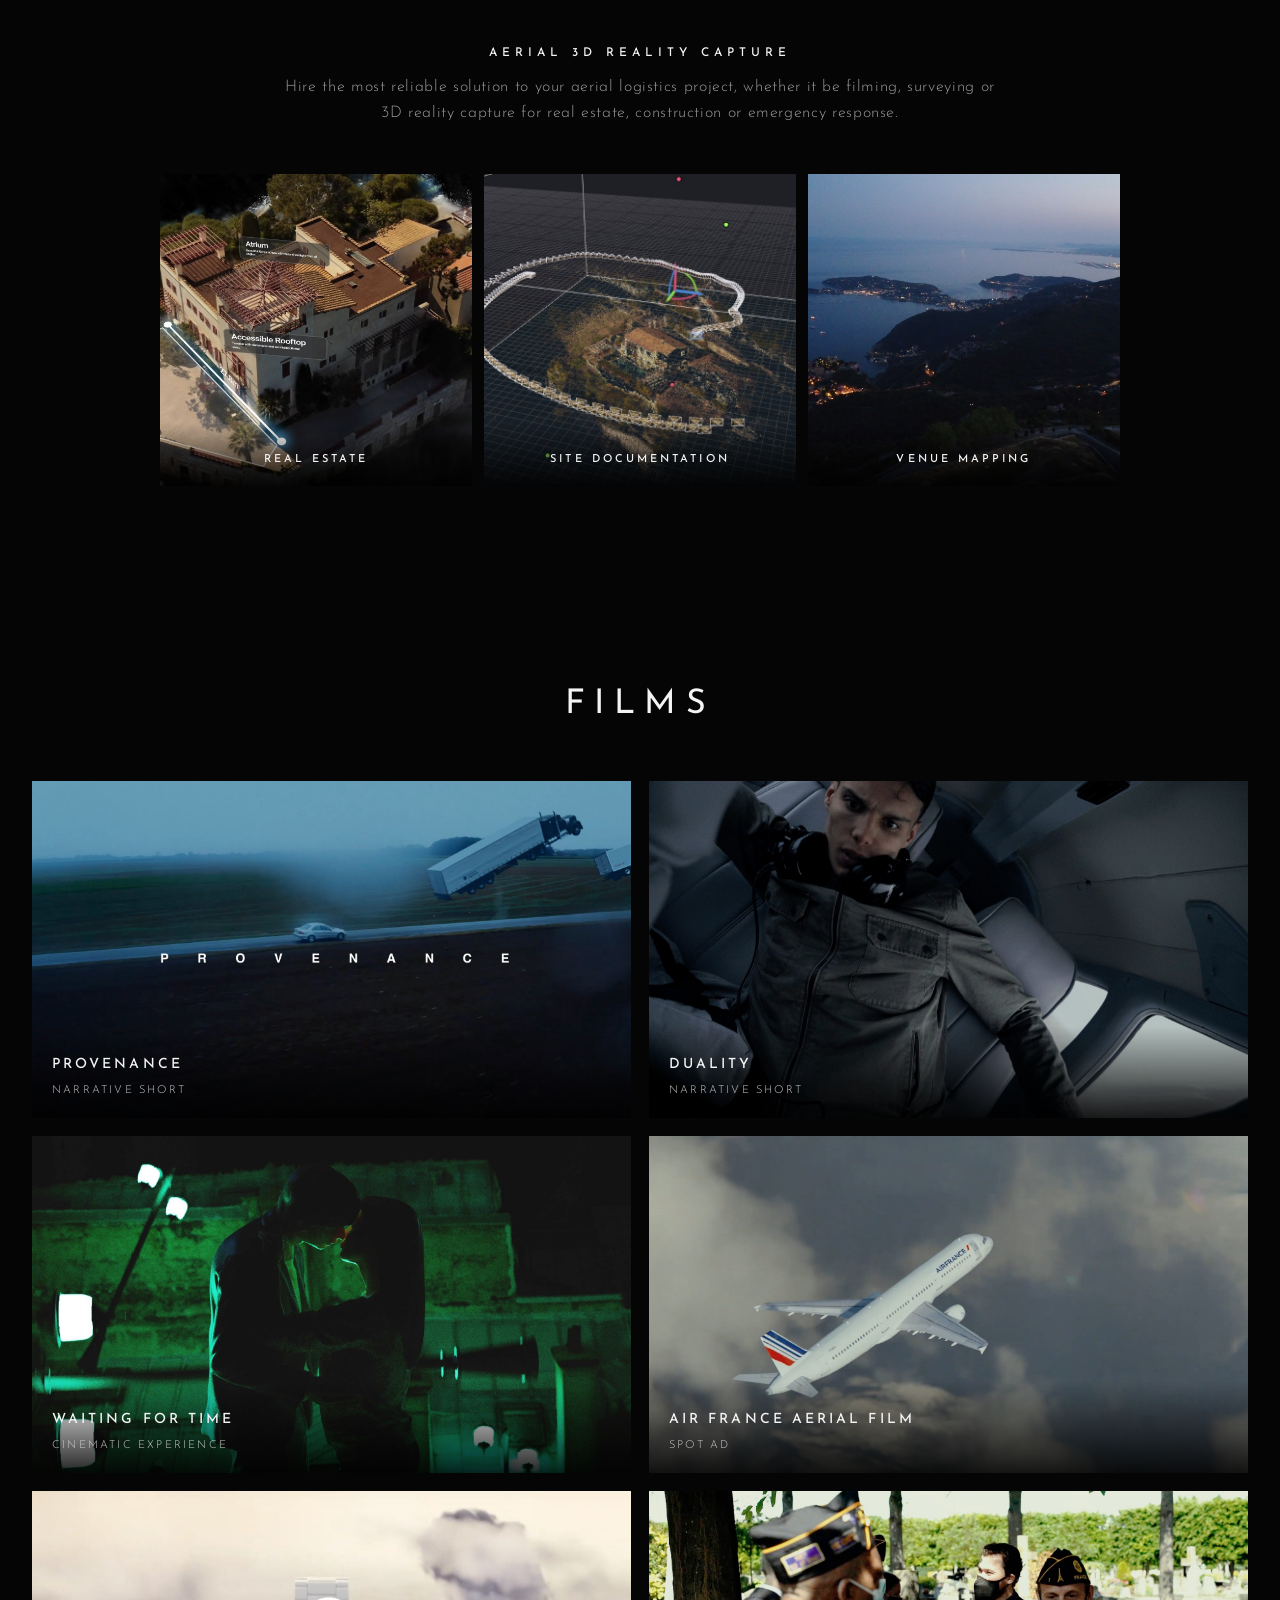
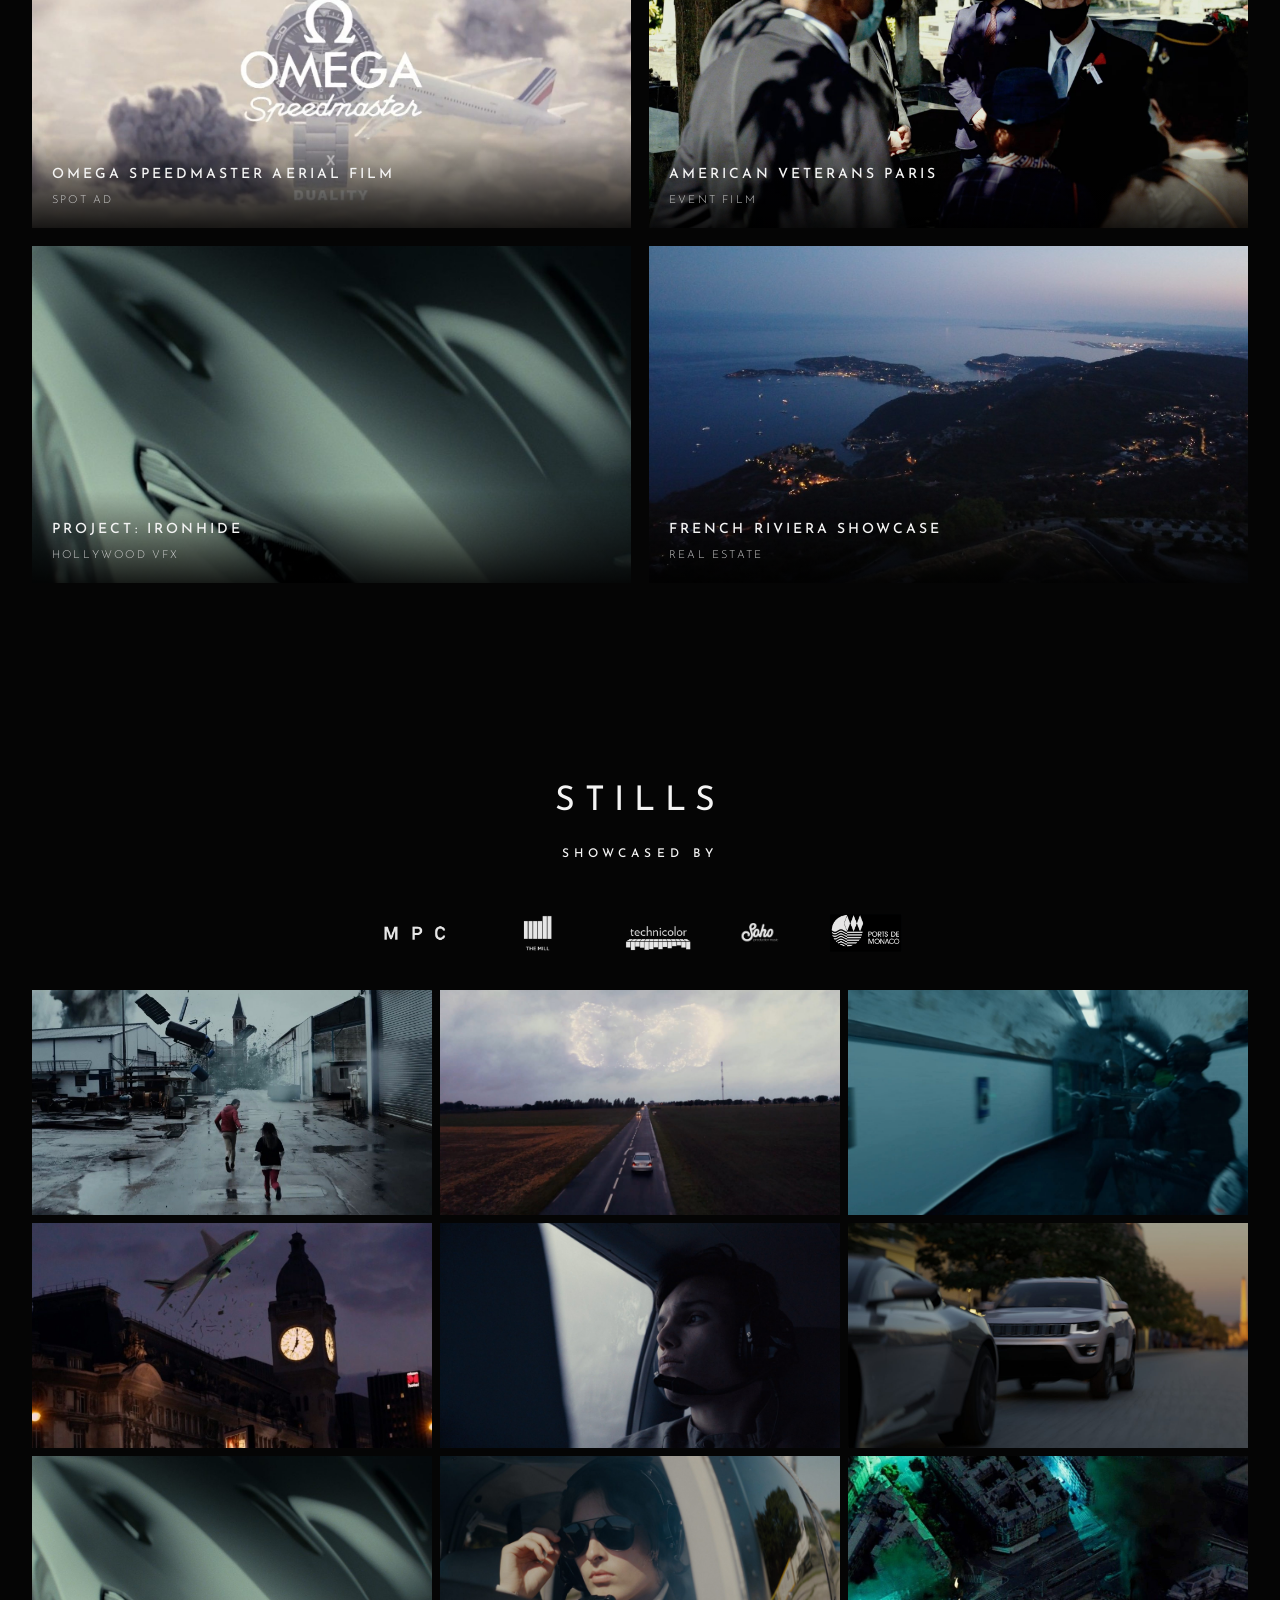
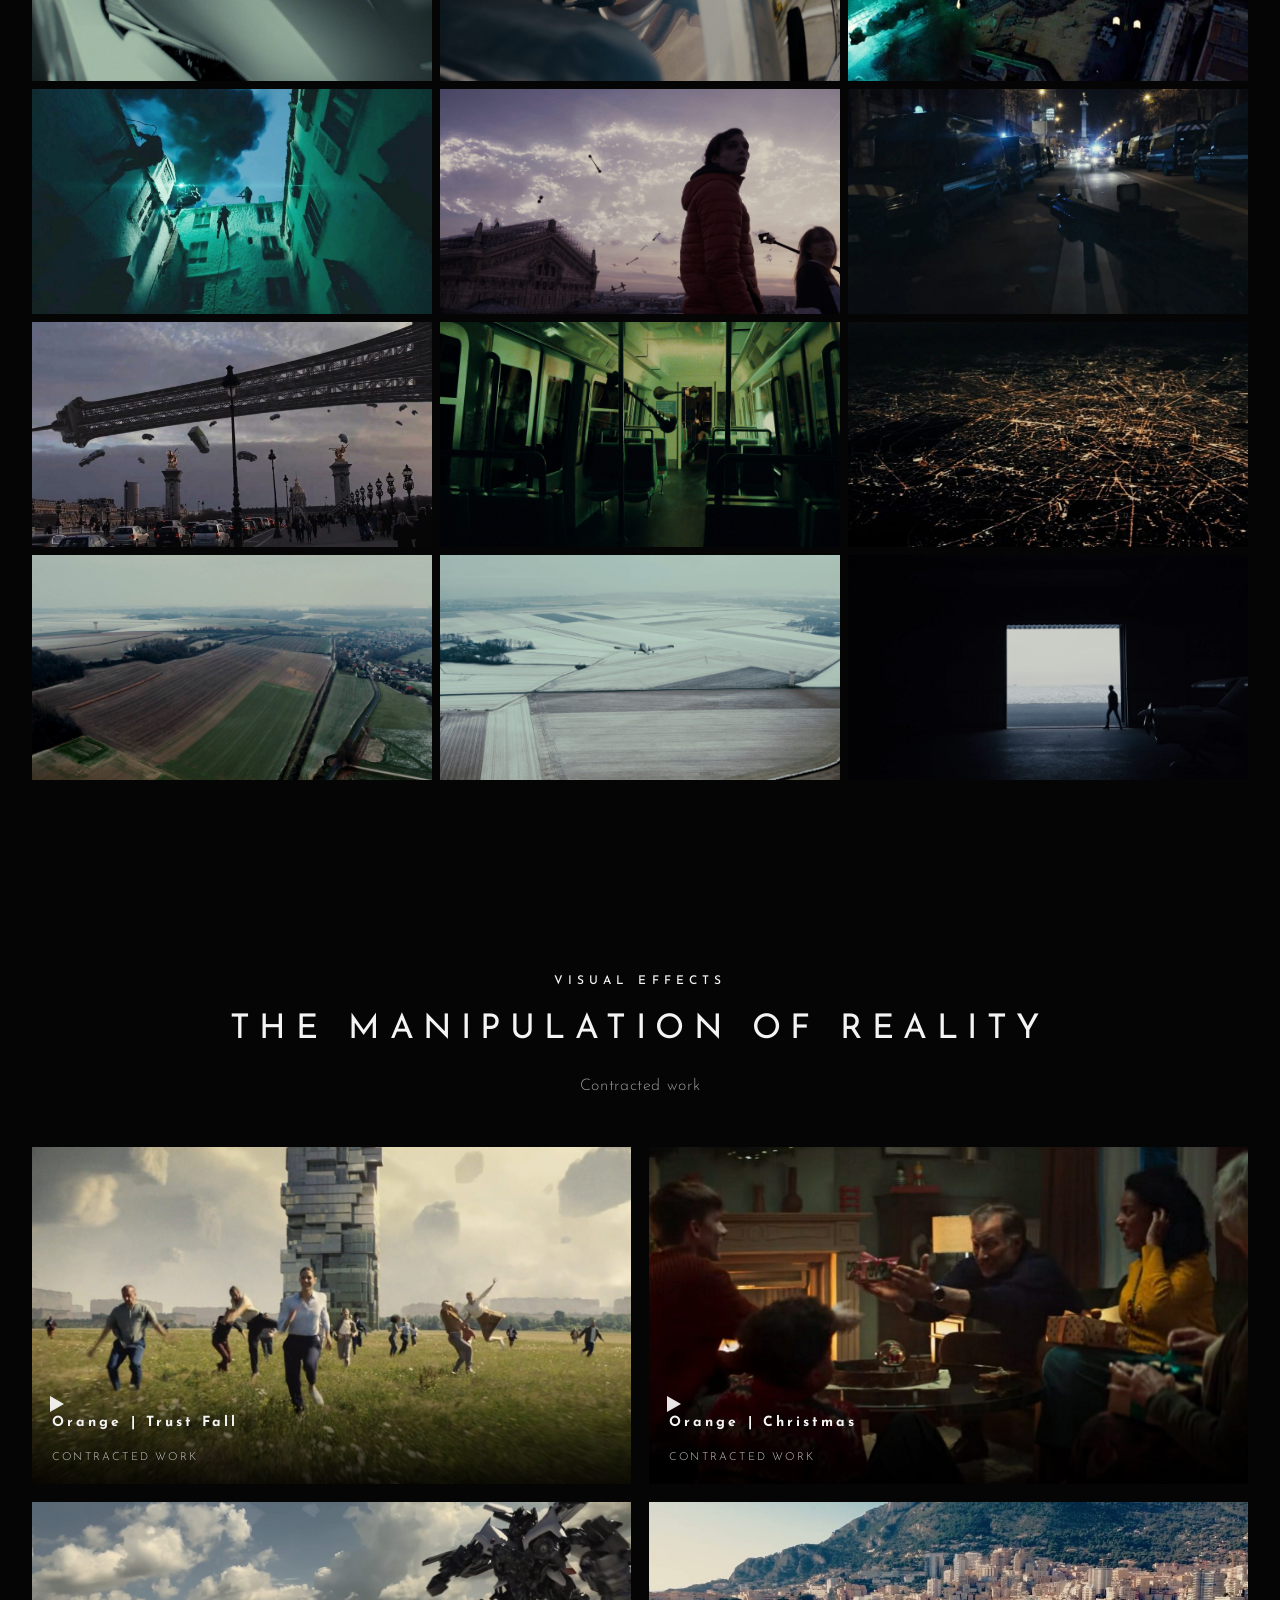
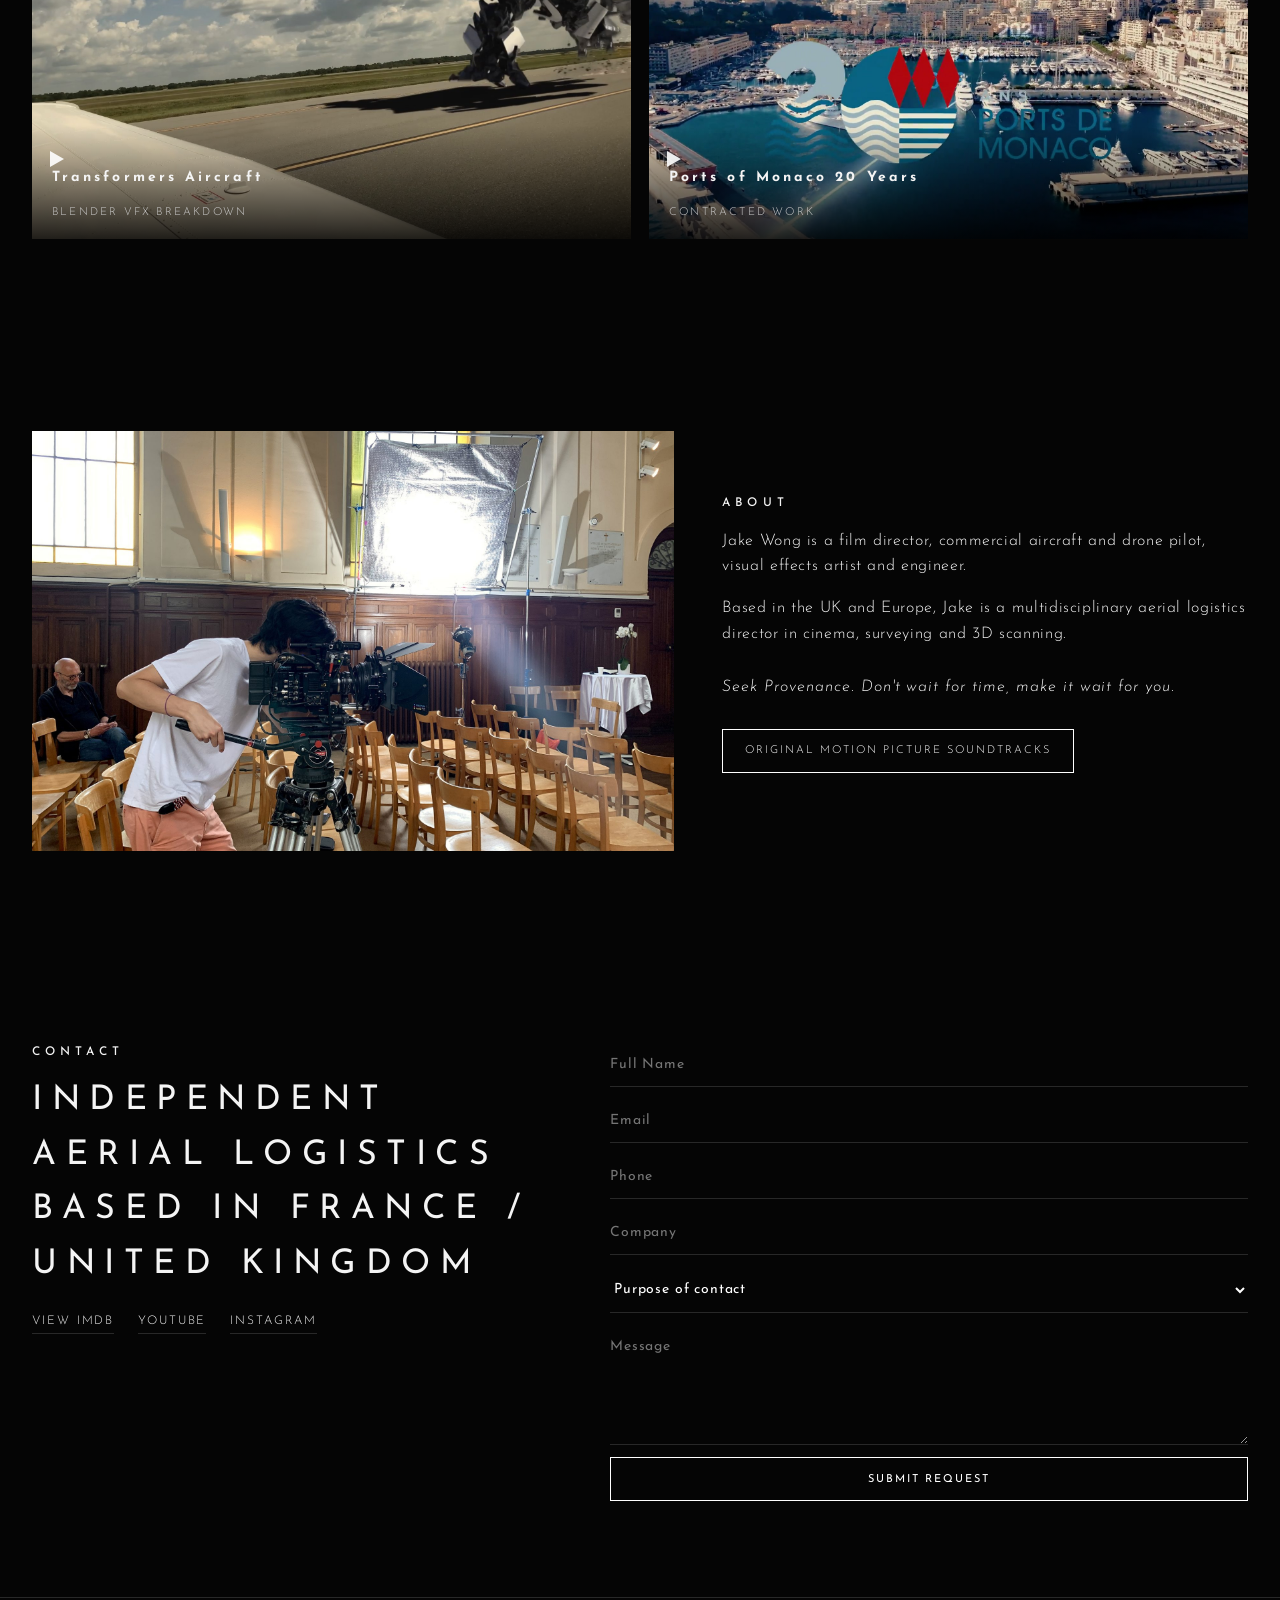
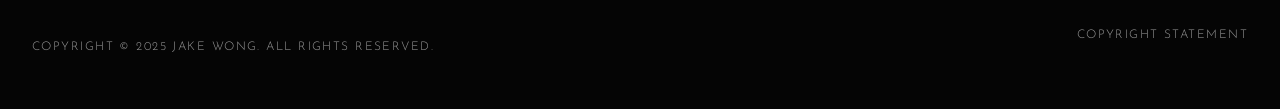
==== commit aced07da: "image updates" ====
--- a/index.html
+++ b/index.html
@@ -35,7 +35,7 @@
   <img class="hero-bg" src="assets/images/web/4fa14d_9e6dd80076ce4e1caa3098fb5eb25601~mv2.jpg" alt="">
   <div class="hero-copy">
     <h1>Jake Wong</h1>
-    <p>COMMERCIAL PILOT | FOUNDER OF STARLING INDUSTRIES</p>
+    <p class="hero-tagline">Commercial Pilot | Founder of <img class="hero-starling-logo" src="assets/images/web/starling-industries.png" alt="Starling Industries"></p>
   </div>
 </section>
 <section class="section" id="aerial-logistics">
@@ -45,15 +45,15 @@
   </div>
   <div class="aerial-use-grid">
     <article class="aerial-use-card">
-      <img src="assets/images/web/french-riviera-showcase.jpg" alt="Real estate aerial 3D capture placeholder">
+      <img src="assets/images/web/real-estate.jpg" alt="Real estate aerial 3D capture">
       <h3>Real Estate</h3>
     </article>
     <article class="aerial-use-card">
-      <img src="assets/images/web/4fa14d_9e6dd80076ce4e1caa3098fb5eb25601~mv2.jpg" alt="Site documentation aerial capture placeholder">
+      <img src="assets/images/web/site-documentation.jpg" alt="Site documentation aerial capture">
       <h3>Site Documentation</h3>
     </article>
     <article class="aerial-use-card">
-      <img src="assets/images/web/4fa14d_100c7aef57d44f838a362d9dee27aa0cf000.jpg" alt="Venue mapping aerial capture placeholder">
+      <img src="assets/images/web/french-riviera-showcase.jpg" alt="Venue mapping aerial capture">
       <h3>Venue Mapping</h3>
     </article>
   </div>
--- a/assets/css/styles.css
+++ b/assets/css/styles.css
@@ -182,6 +182,22 @@
   letter-spacing: 0.32em;
   text-transform: uppercase;
   color: #dedede;
+}
+
+.hero-tagline {
+  display: flex;
+  flex-wrap: wrap;
+  align-items: center;
+  justify-content: center;
+  gap: 0.45em;
+}
+
+.hero-starling-logo {
+  height: 2.4em;
+  width: auto;
+  object-fit: contain;
+  filter: brightness(0) invert(1);
+  vertical-align: middle;
 }
 
 .section {
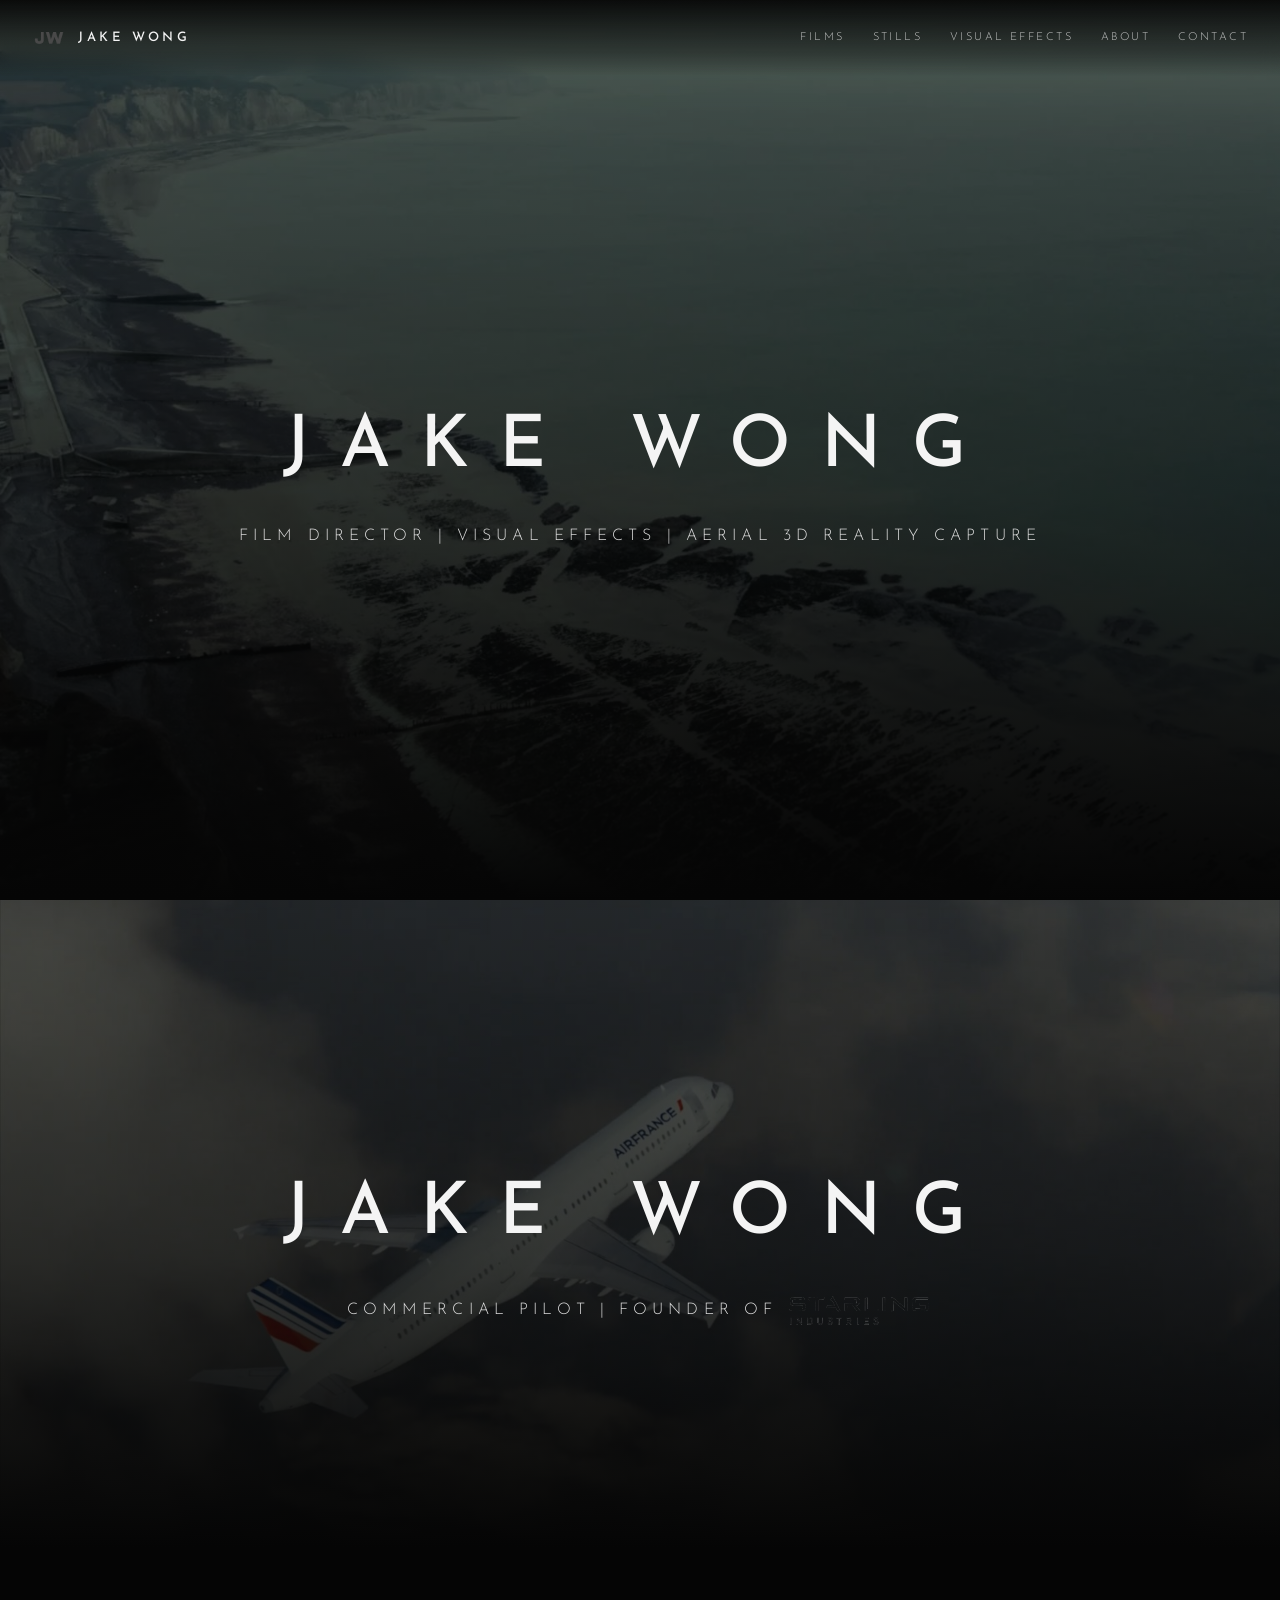
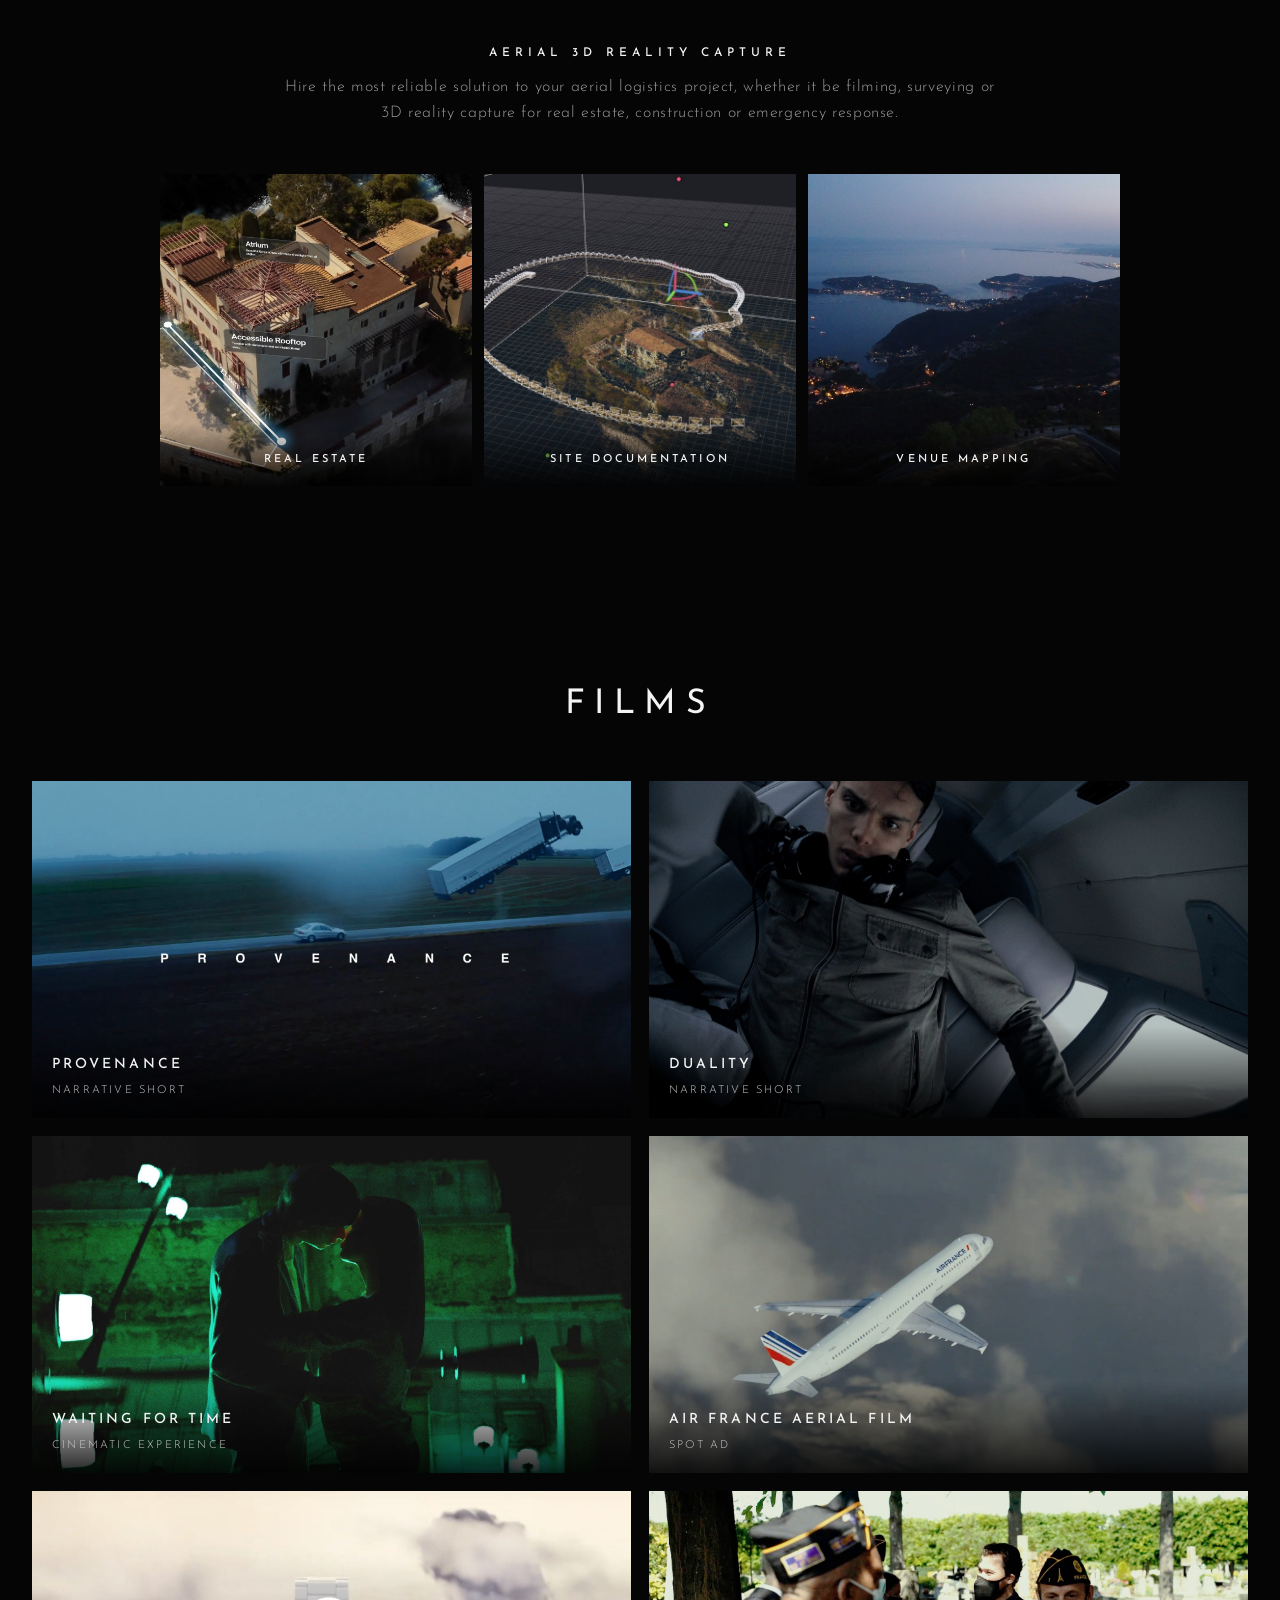
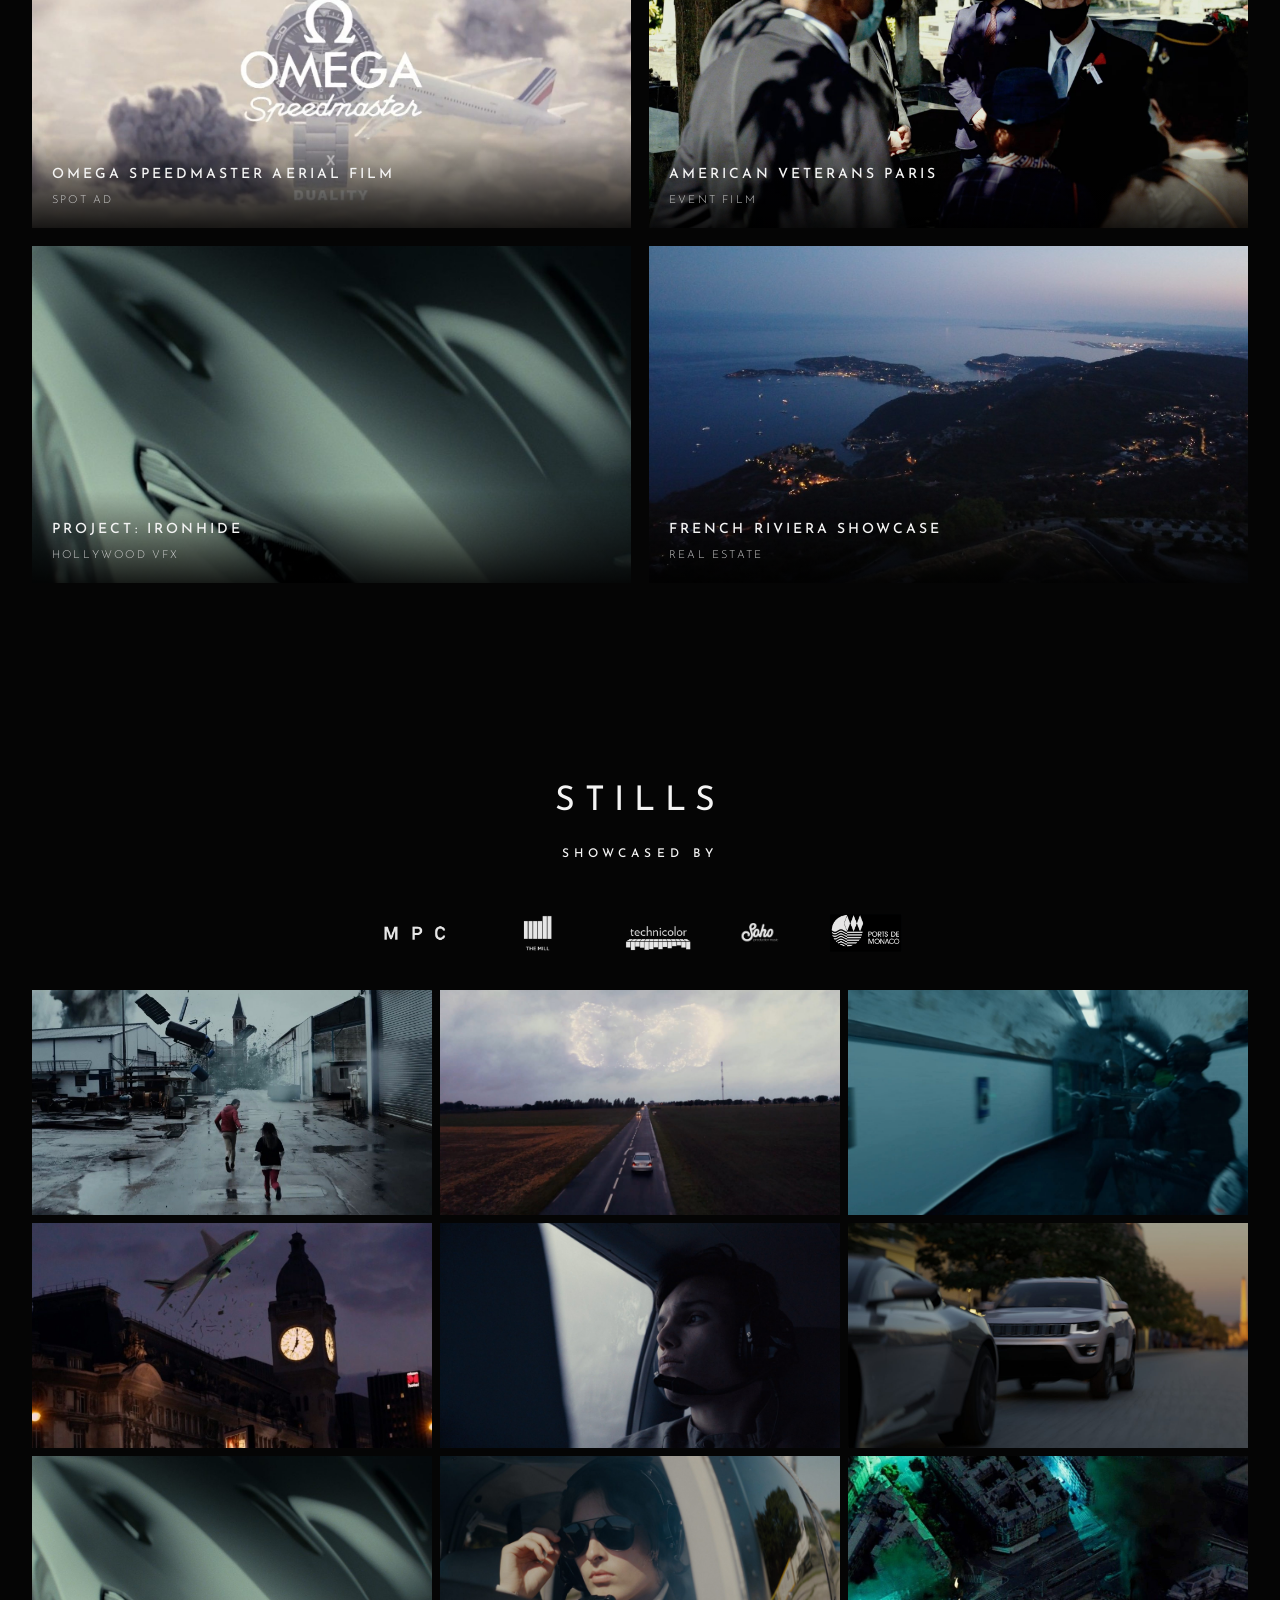
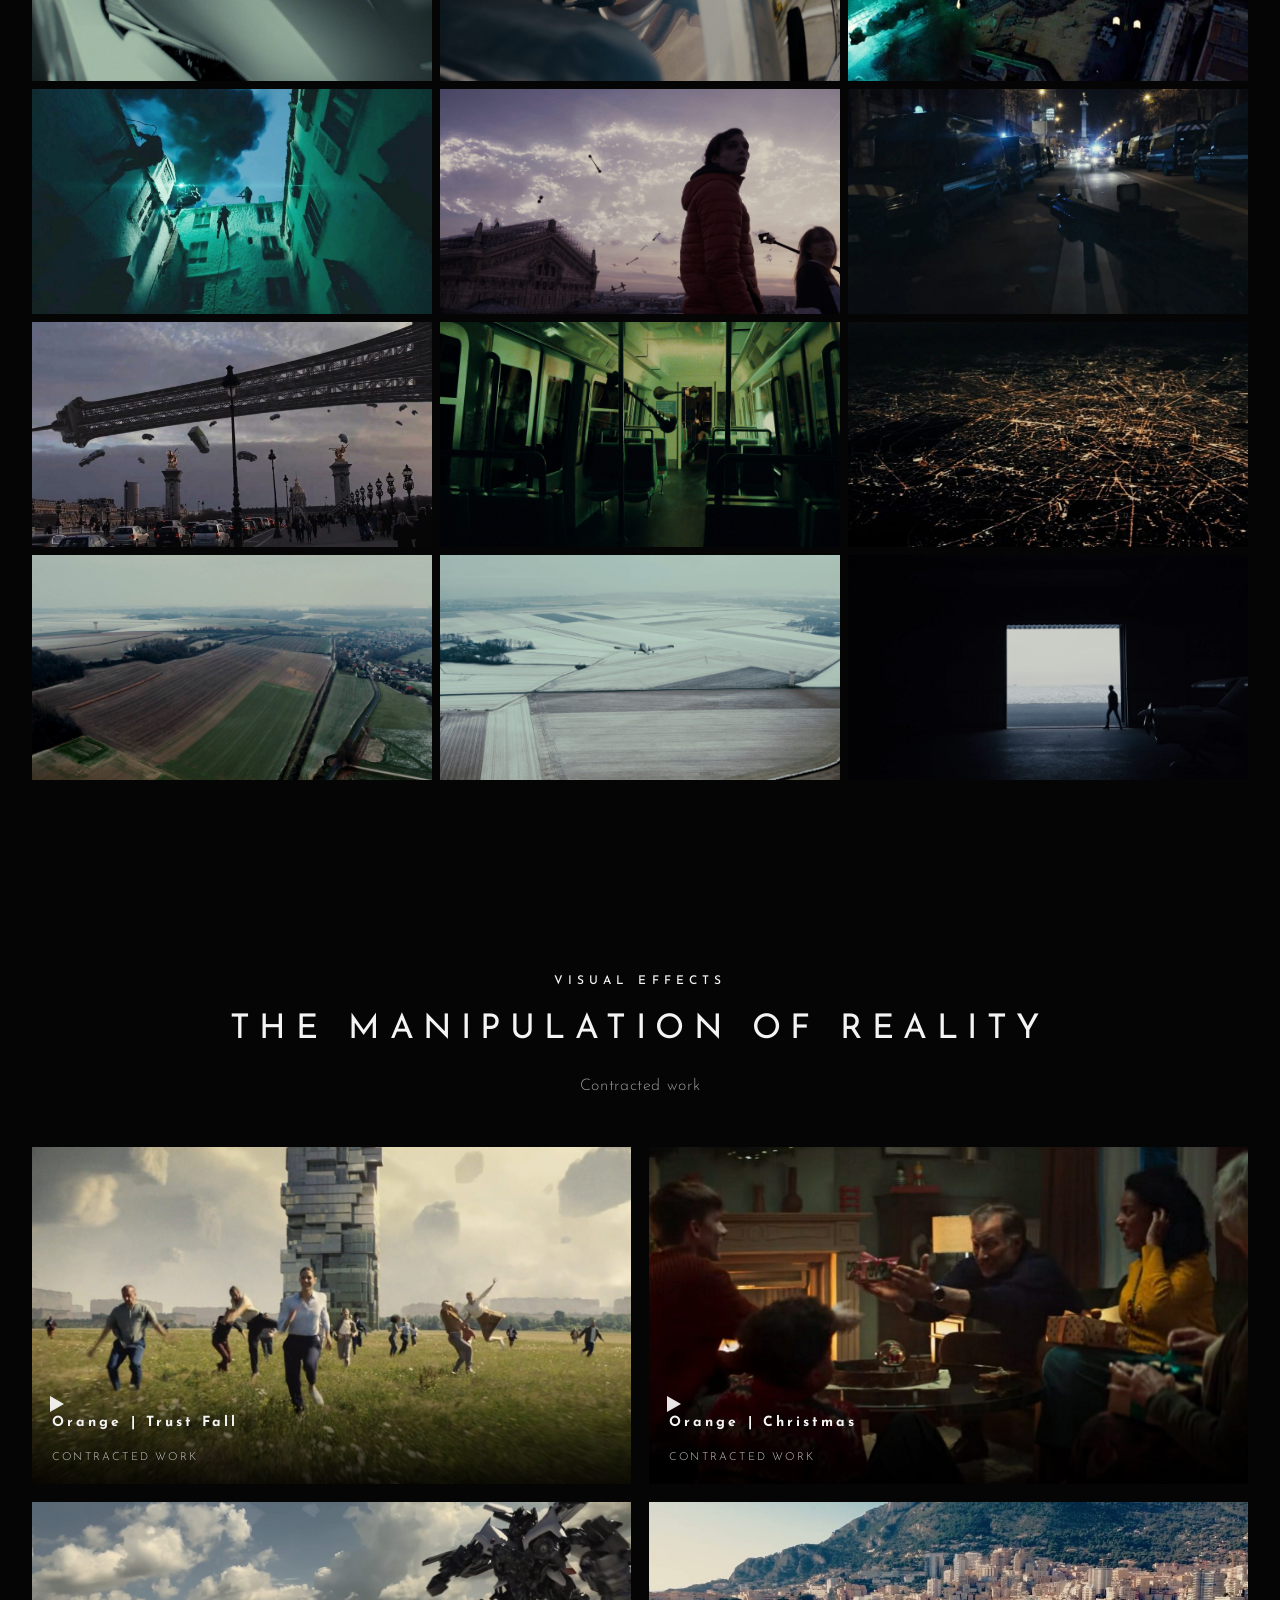
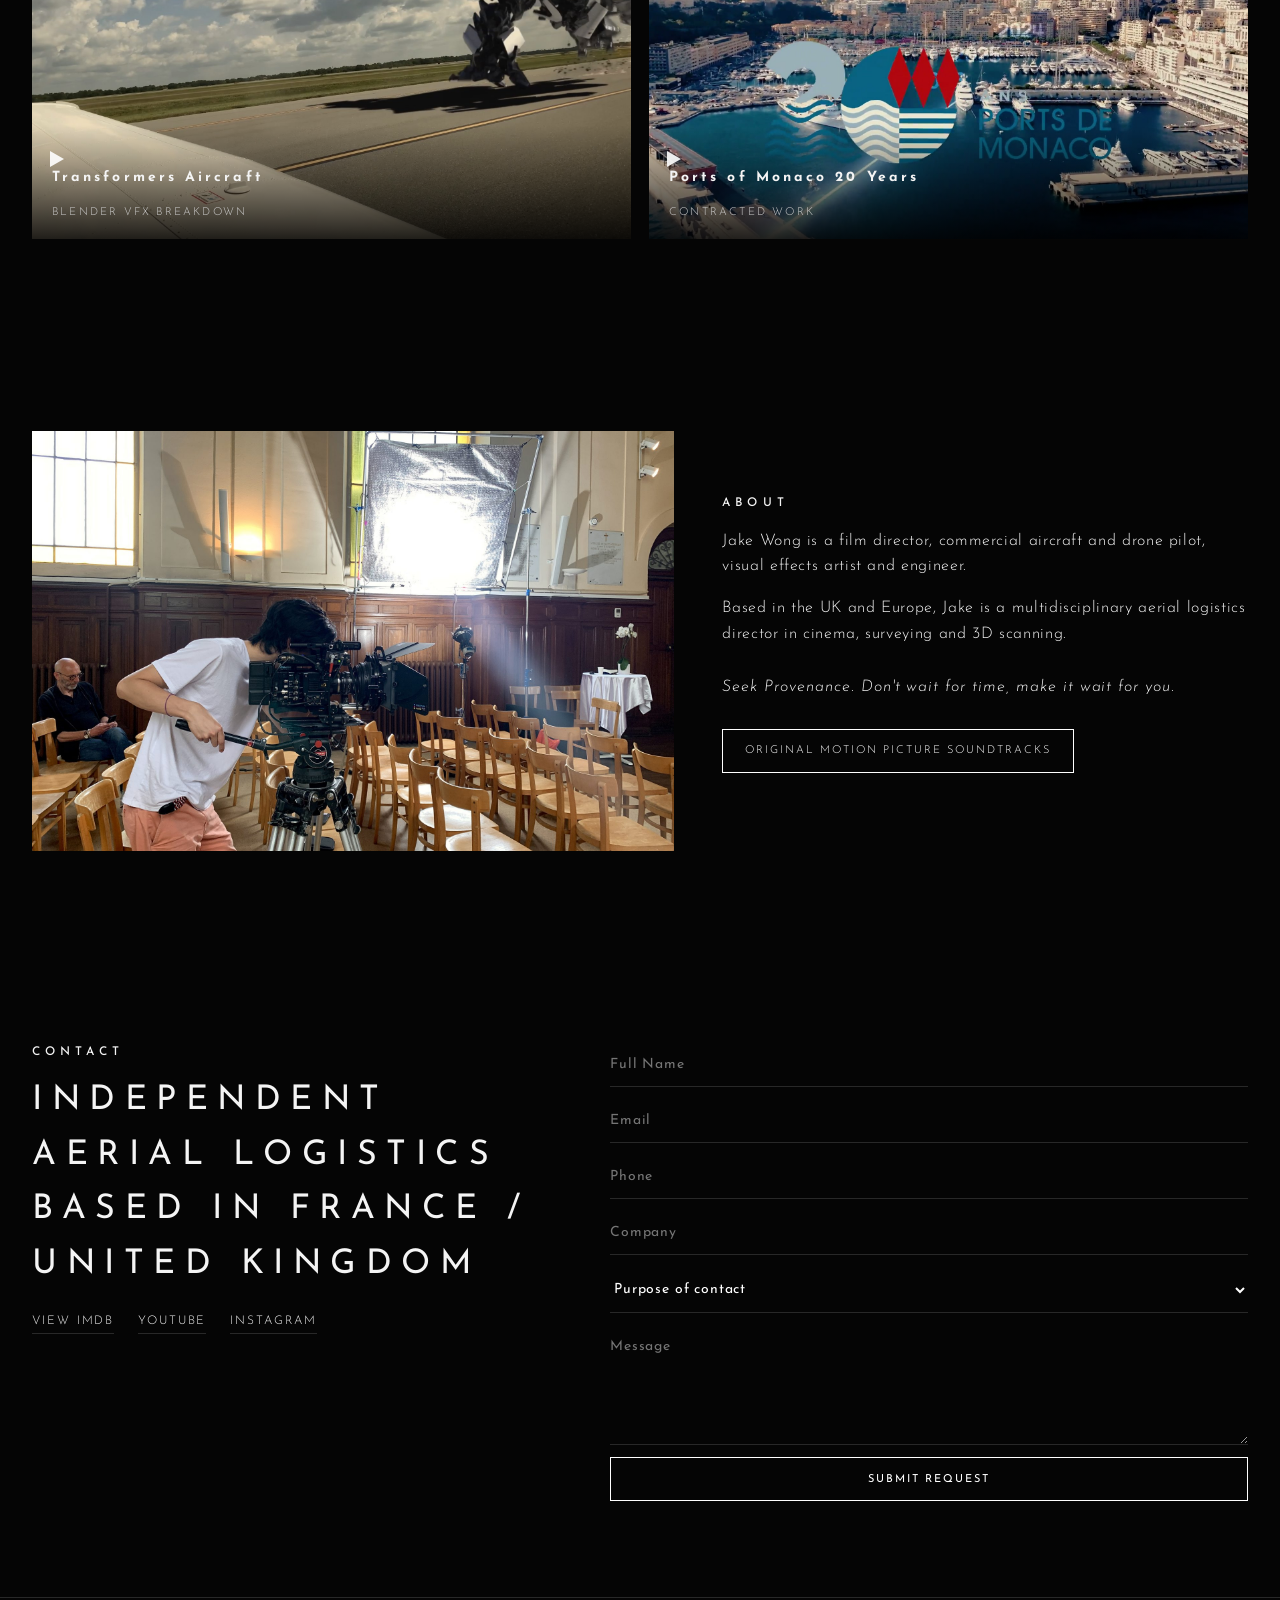
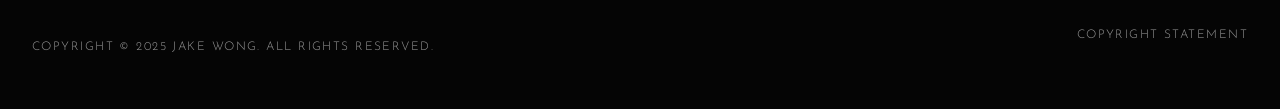
==== commit 57ec3d91: "Updates to contact and logo." ====
--- a/index.html
+++ b/index.html
@@ -35,7 +35,7 @@
   <img class="hero-bg" src="assets/images/web/4fa14d_9e6dd80076ce4e1caa3098fb5eb25601~mv2.jpg" alt="">
   <div class="hero-copy">
     <h1>Jake Wong</h1>
-    <p class="hero-tagline">Commercial Pilot | Founder of <img class="hero-starling-logo" src="assets/images/web/starling-industries.png" alt="Starling Industries"></p>
+    <p class="hero-tagline">Commercial Pilot | Founder of <a href="https://volugraph.com" target="_blank" rel="noopener"><img class="hero-starling-logo" src="assets/images/web/starling-industries.png" alt="Starling Industries"></a></p>
   </div>
 </section>
 <section class="section" id="aerial-logistics">
@@ -178,22 +178,24 @@
     </div>
     <div>
       <form id="contact-form">
+        <input type="text" name="_gotcha" tabindex="-1" autocomplete="off" hidden aria-hidden="true">
         <input name="full-name" type="text" placeholder="Full Name" maxlength="100">
         <input name="email" type="email" placeholder="Email" required maxlength="250">
         <input name="phone" type="tel" placeholder="Phone" maxlength="50">
         <input name="company" type="text" placeholder="Company" maxlength="100">
         <select name="purpose" aria-label="Purpose of contact">
           <option value="" disabled selected>Purpose of contact</option>
+          <option>Brand Filming</option>
           <option>Aerial filming</option>
-          <option>Surveying</option>
-          <option>3D reality capture</option>
-          <option>Visual effects</option>
+          <option>Real Estate</option>
+          <option>3D Reality Capture/Surveying</option>
           <option>Other</option>
         </select>
         <textarea name="message" placeholder="Message"></textarea>
         <button class="btn" type="submit">Submit Request</button>
       </form>
       <p class="form-success">Thanks for submitting</p>
+      <p class="form-error" role="alert">Something went wrong. Please try again or email jake.w@volugraph.com directly.</p>
     </div>
   </div>
 </section>
@@ -201,7 +203,4 @@
   <p>Copyright &copy; 2025 Jake Wong. All Rights Reserved.</p>
   <a href="copyright.html">Copyright Statement</a>
 </footer>
-<div class="lightbox" aria-hidden="true"><button class="lightbox-close" aria-label="Close">&times;</button><img alt=""></div>
-<script src="assets/js/main.js"></script>
-</body>
-</html>
+<div class="lightbox" aria-hidden="true"><button class="lightbo
--- a/assets/css/styles.css
+++ b/assets/css/styles.css
@@ -192,12 +192,22 @@
   gap: 0.45em;
 }
 
+.hero-tagline a {
+  display: inline-flex;
+  align-items: center;
+  line-height: 0;
+}
+
+.hero-tagline a:hover .hero-starling-logo {
+  opacity: 0.85;
+}
+
 .hero-starling-logo {
   height: 2.4em;
   width: auto;
   object-fit: contain;
-  filter: brightness(0) invert(1);
   vertical-align: middle;
+  transition: opacity 0.2s ease;
 }
 
 .section {
@@ -456,14 +466,25 @@
   color: #000;
 }
 
-.form-success {
+.form-success,
+.form-error {
   display: none;
   letter-spacing: 0.28em;
   text-transform: uppercase;
 }
 
-.form-success.is-visible {
+.form-success.is-visible,
+.form-error.is-visible {
   display: block;
+}
+
+.form-error {
+  color: #ffb4b4;
+}
+
+#contact-form.is-submitting .btn {
+  opacity: 0.65;
+  pointer-events: none;
 }
 
 .site-footer {
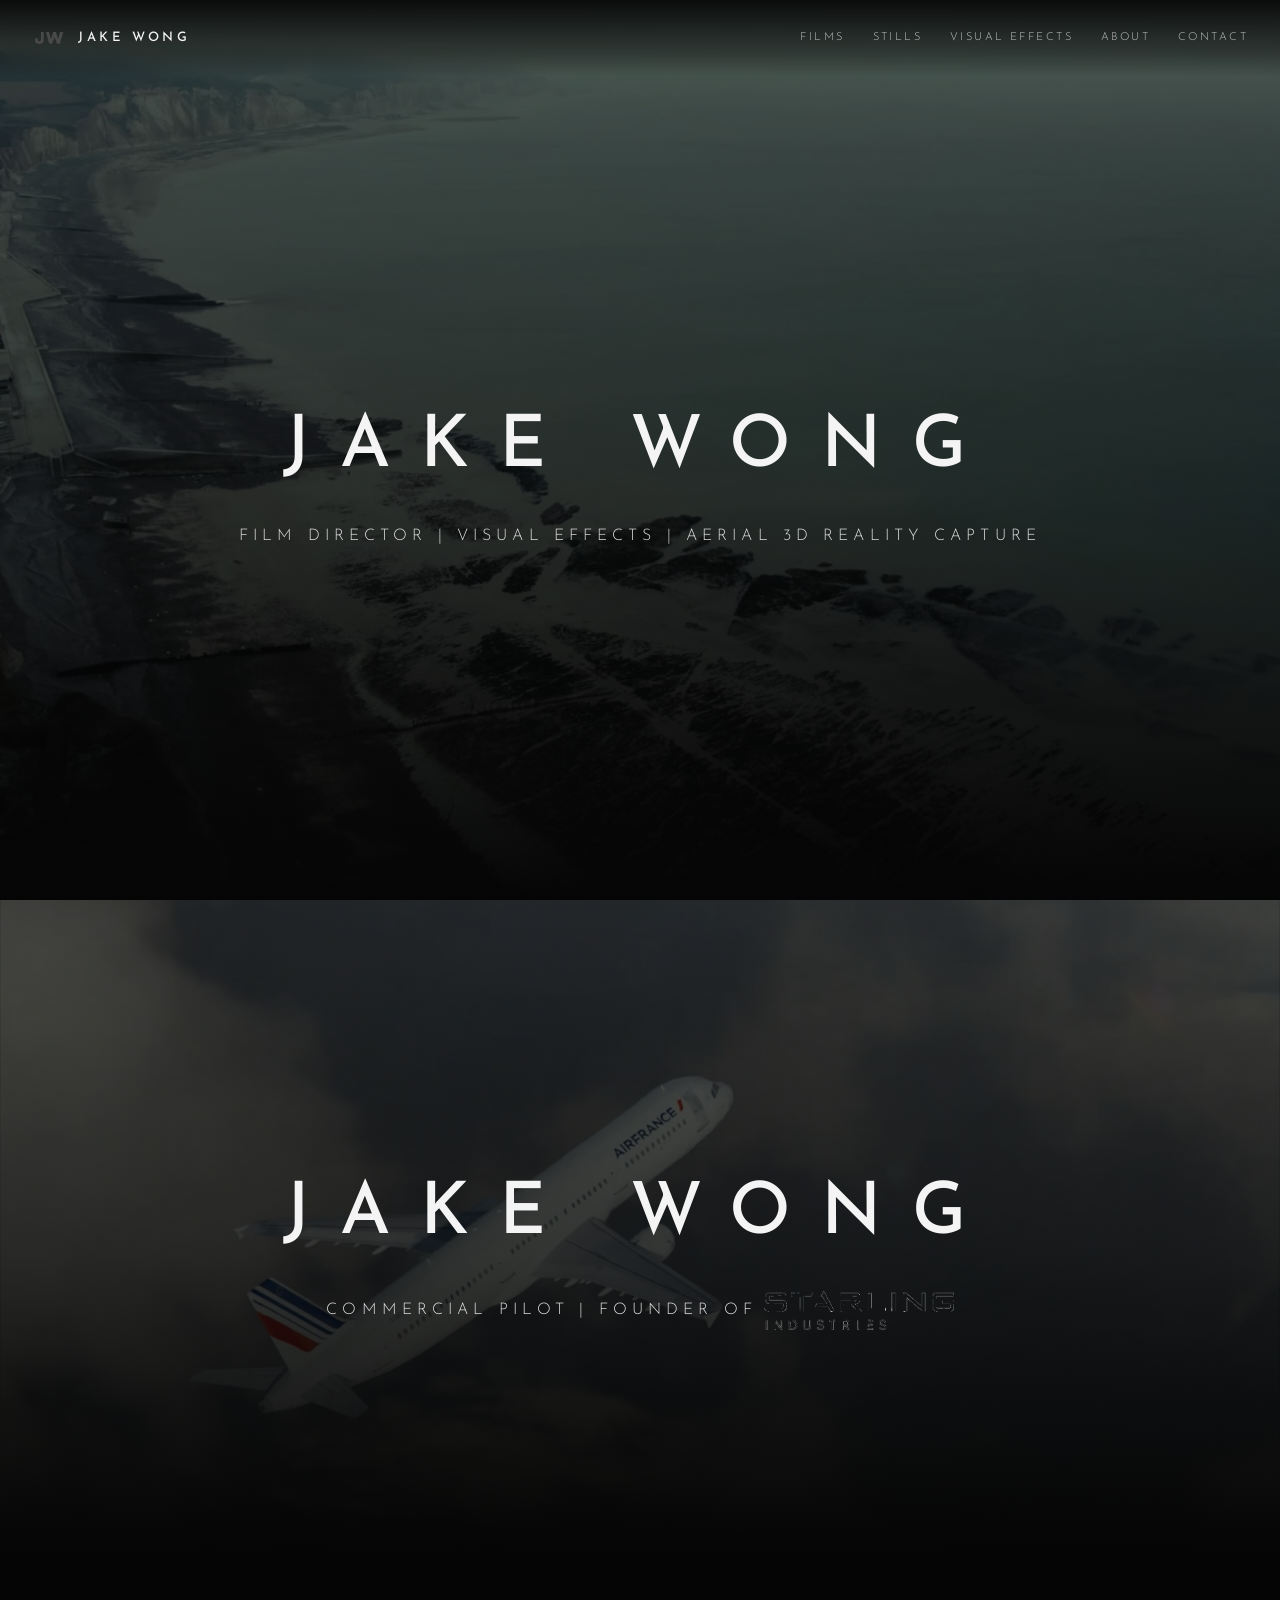
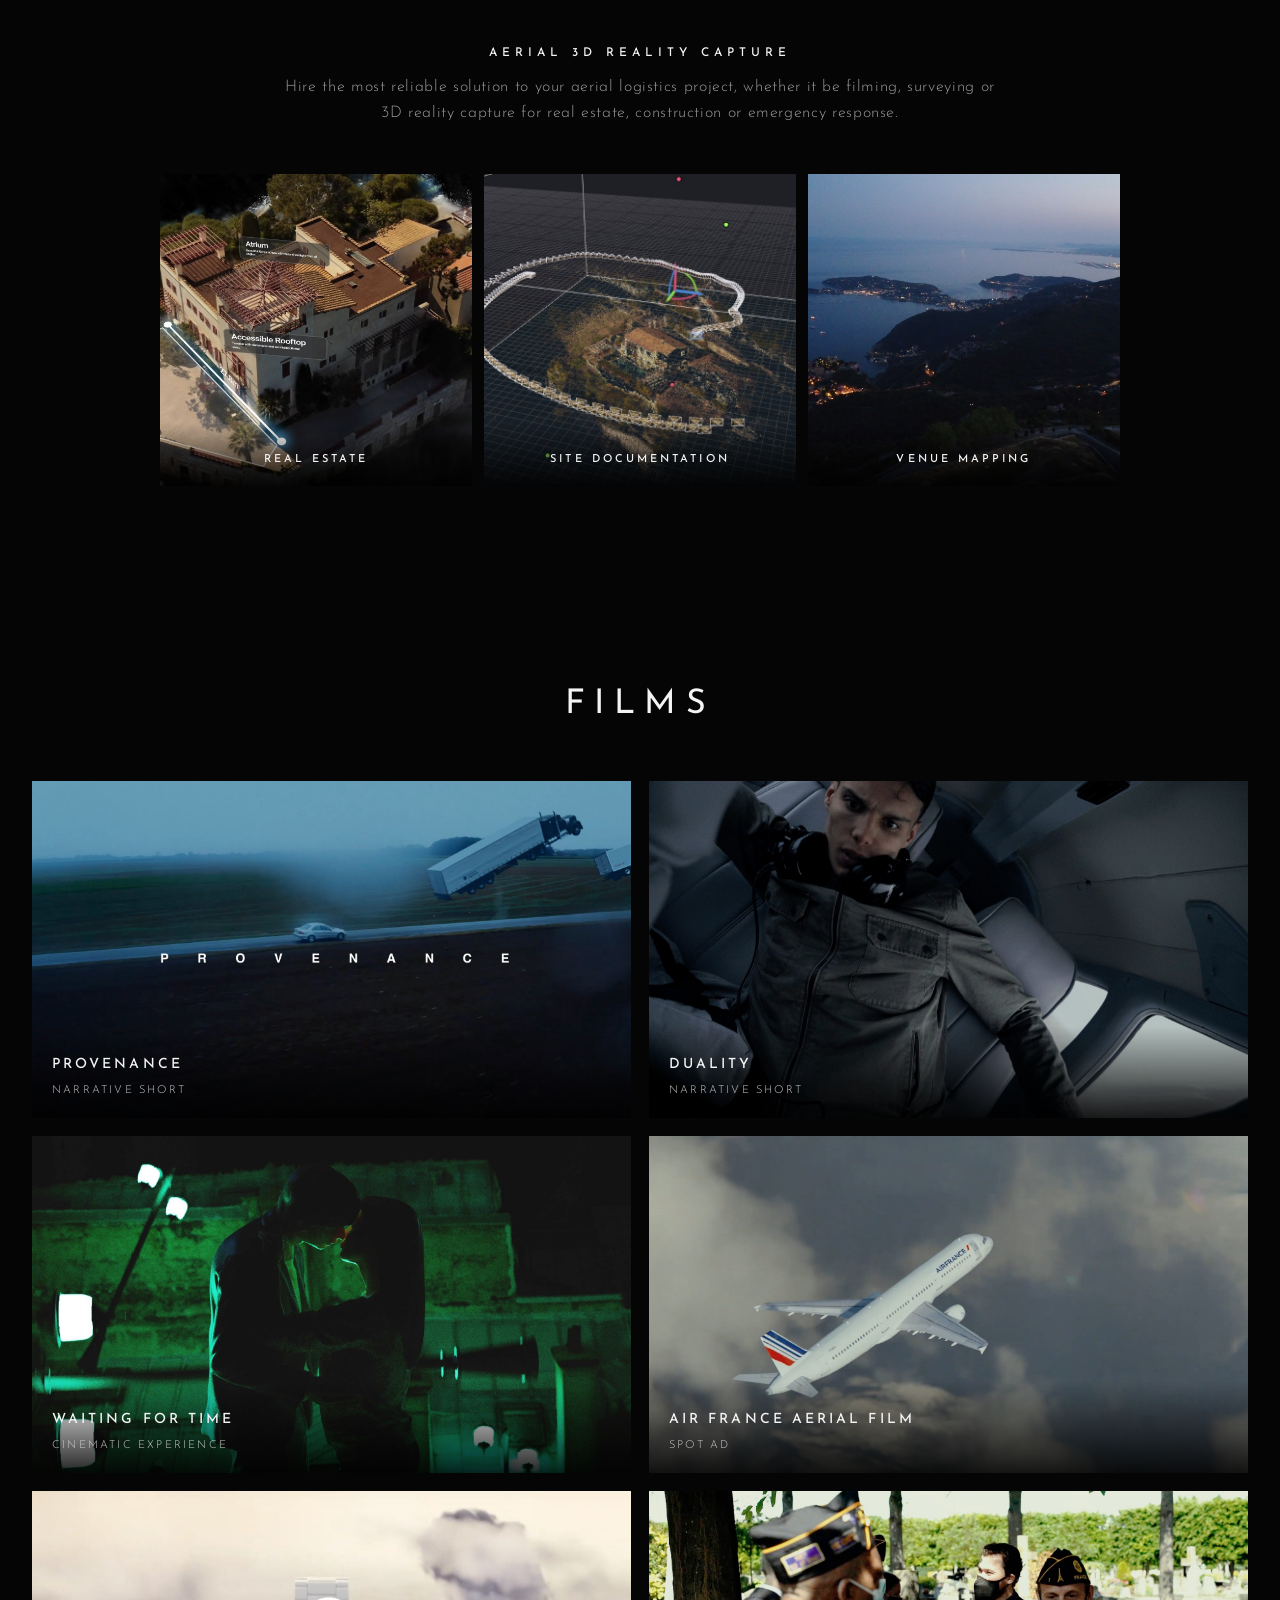
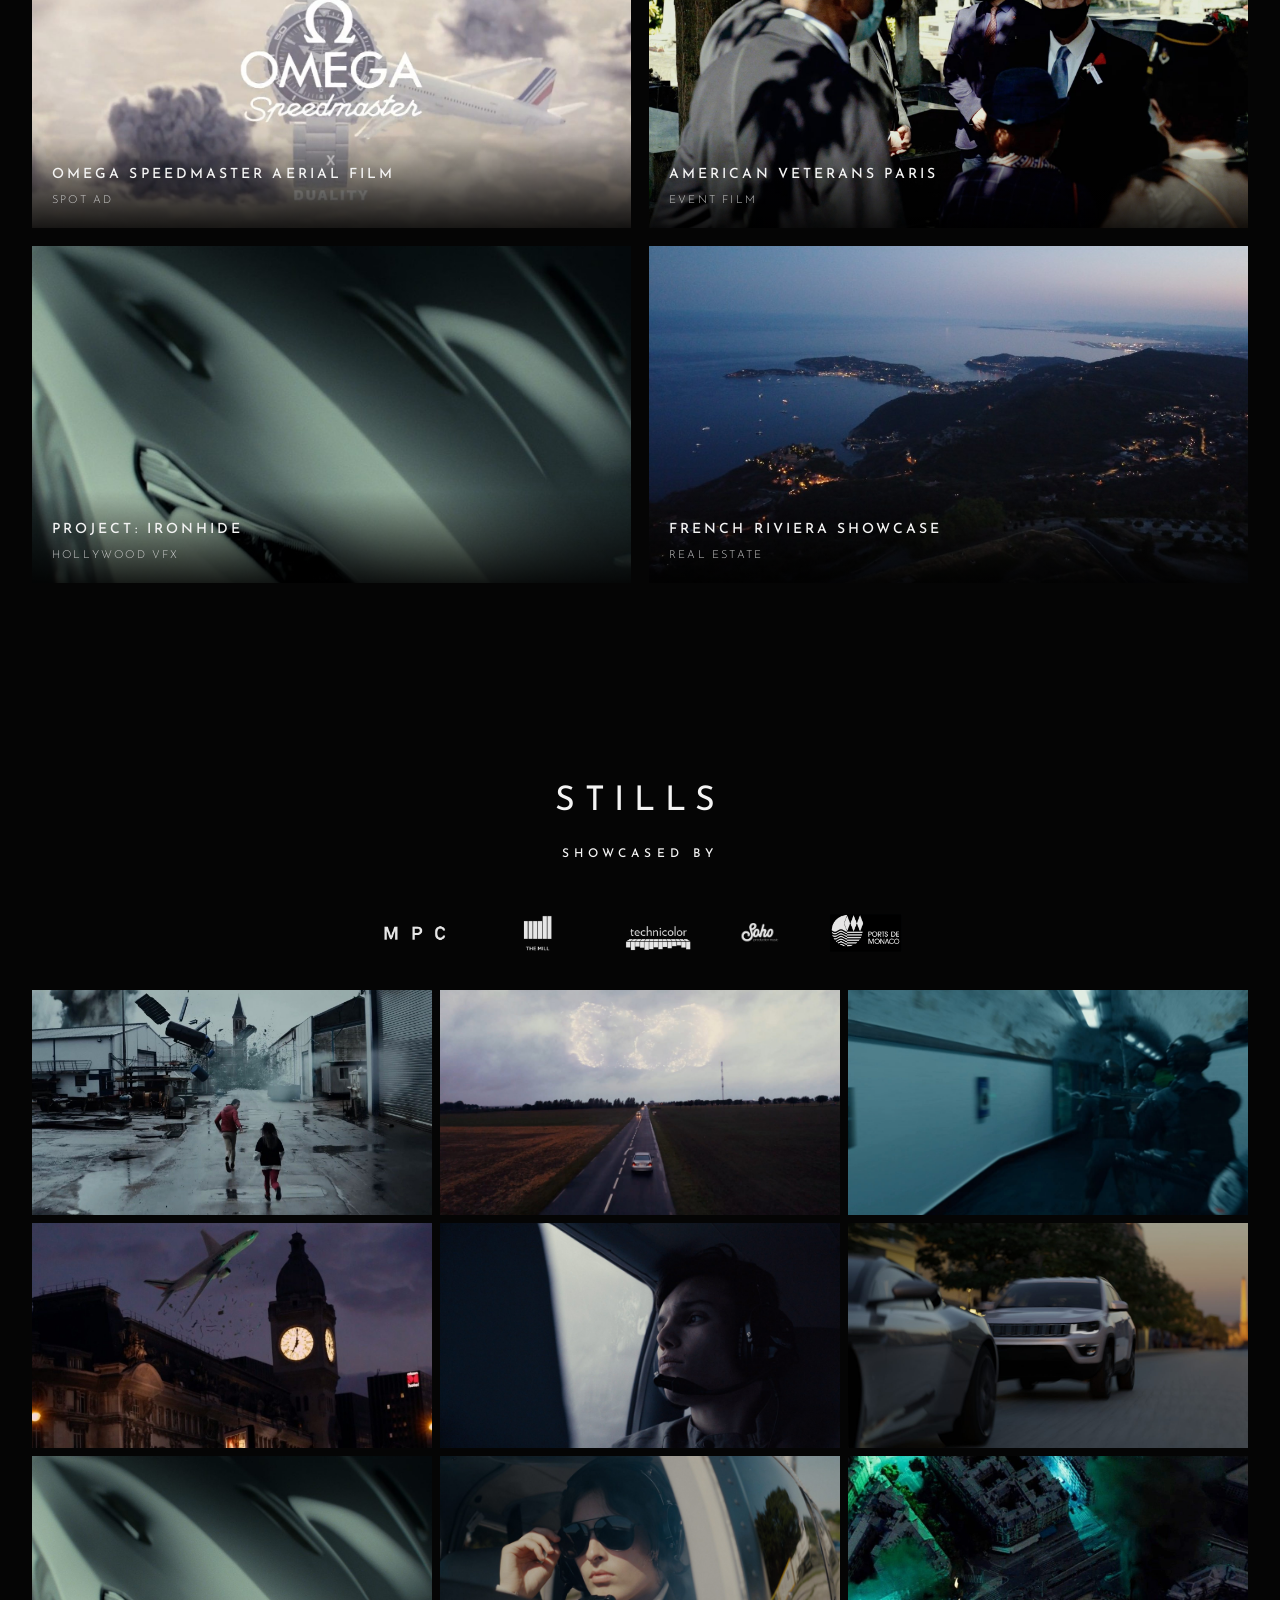
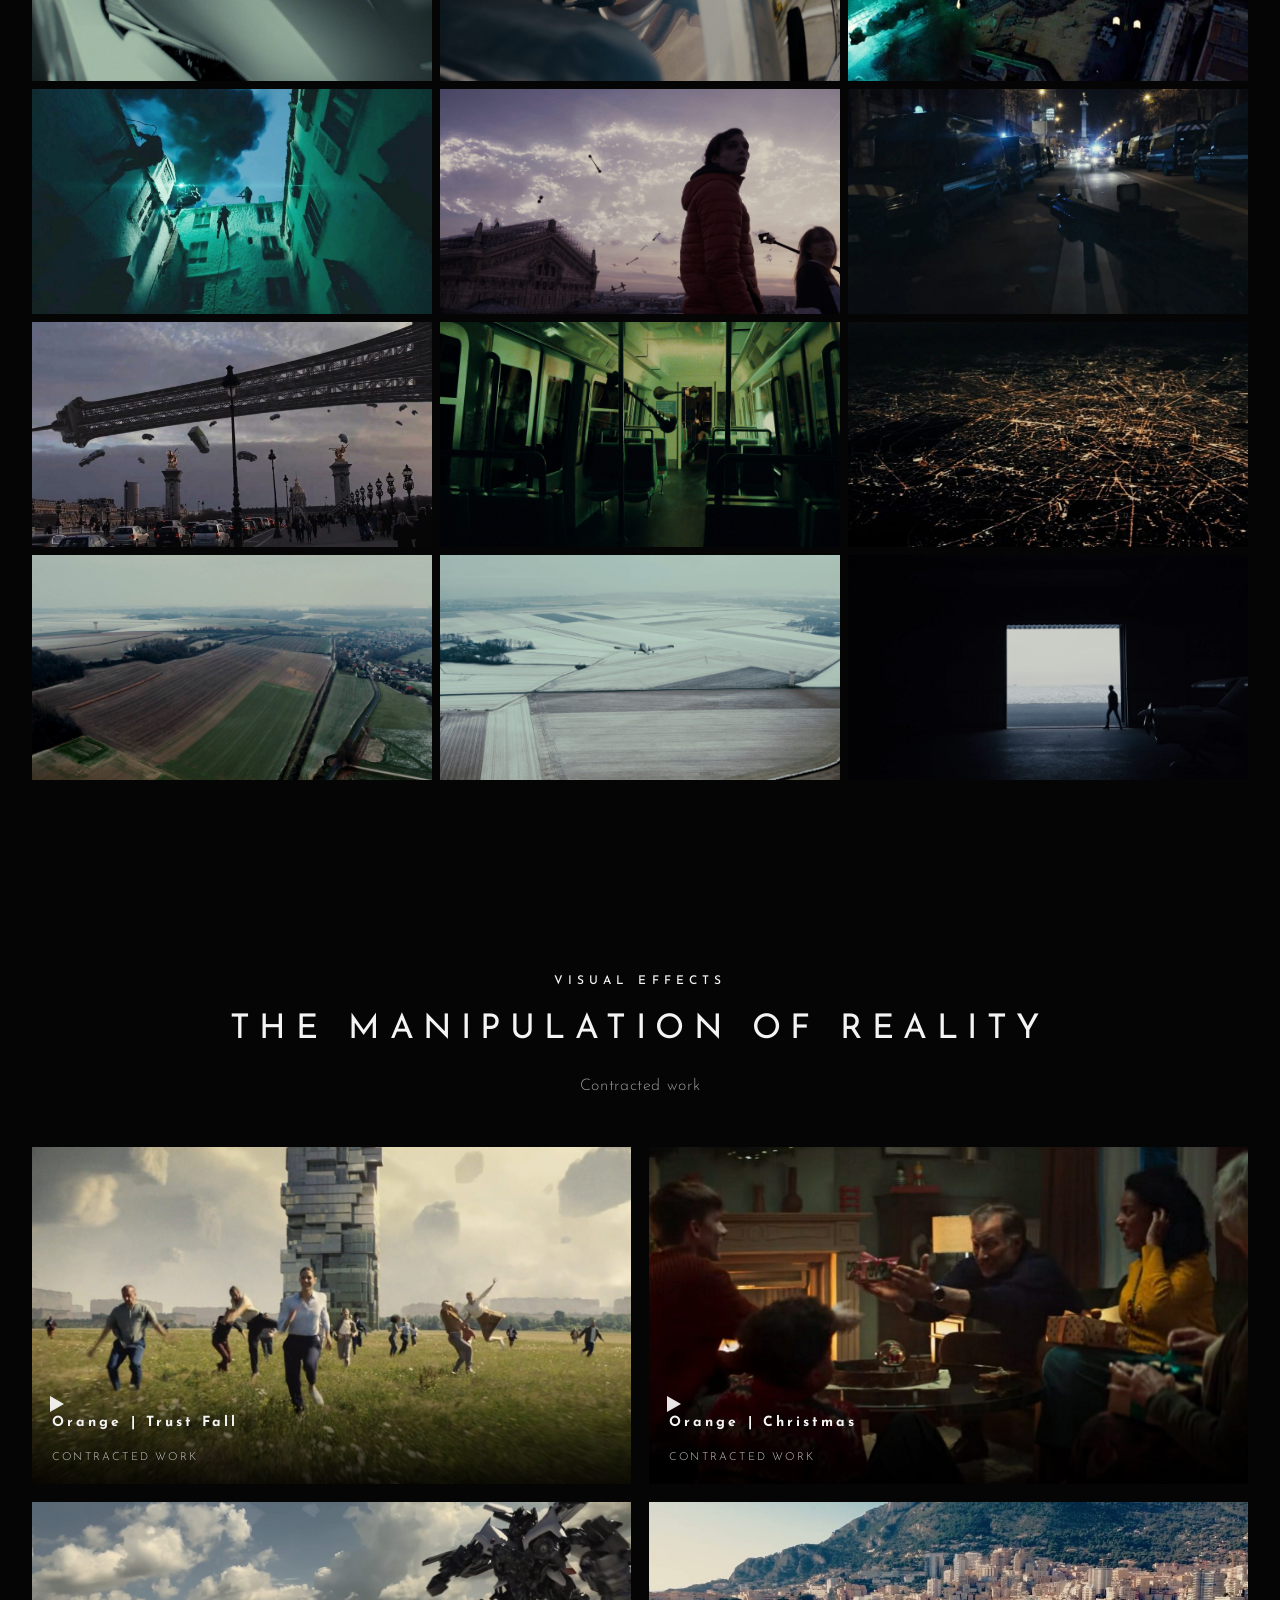
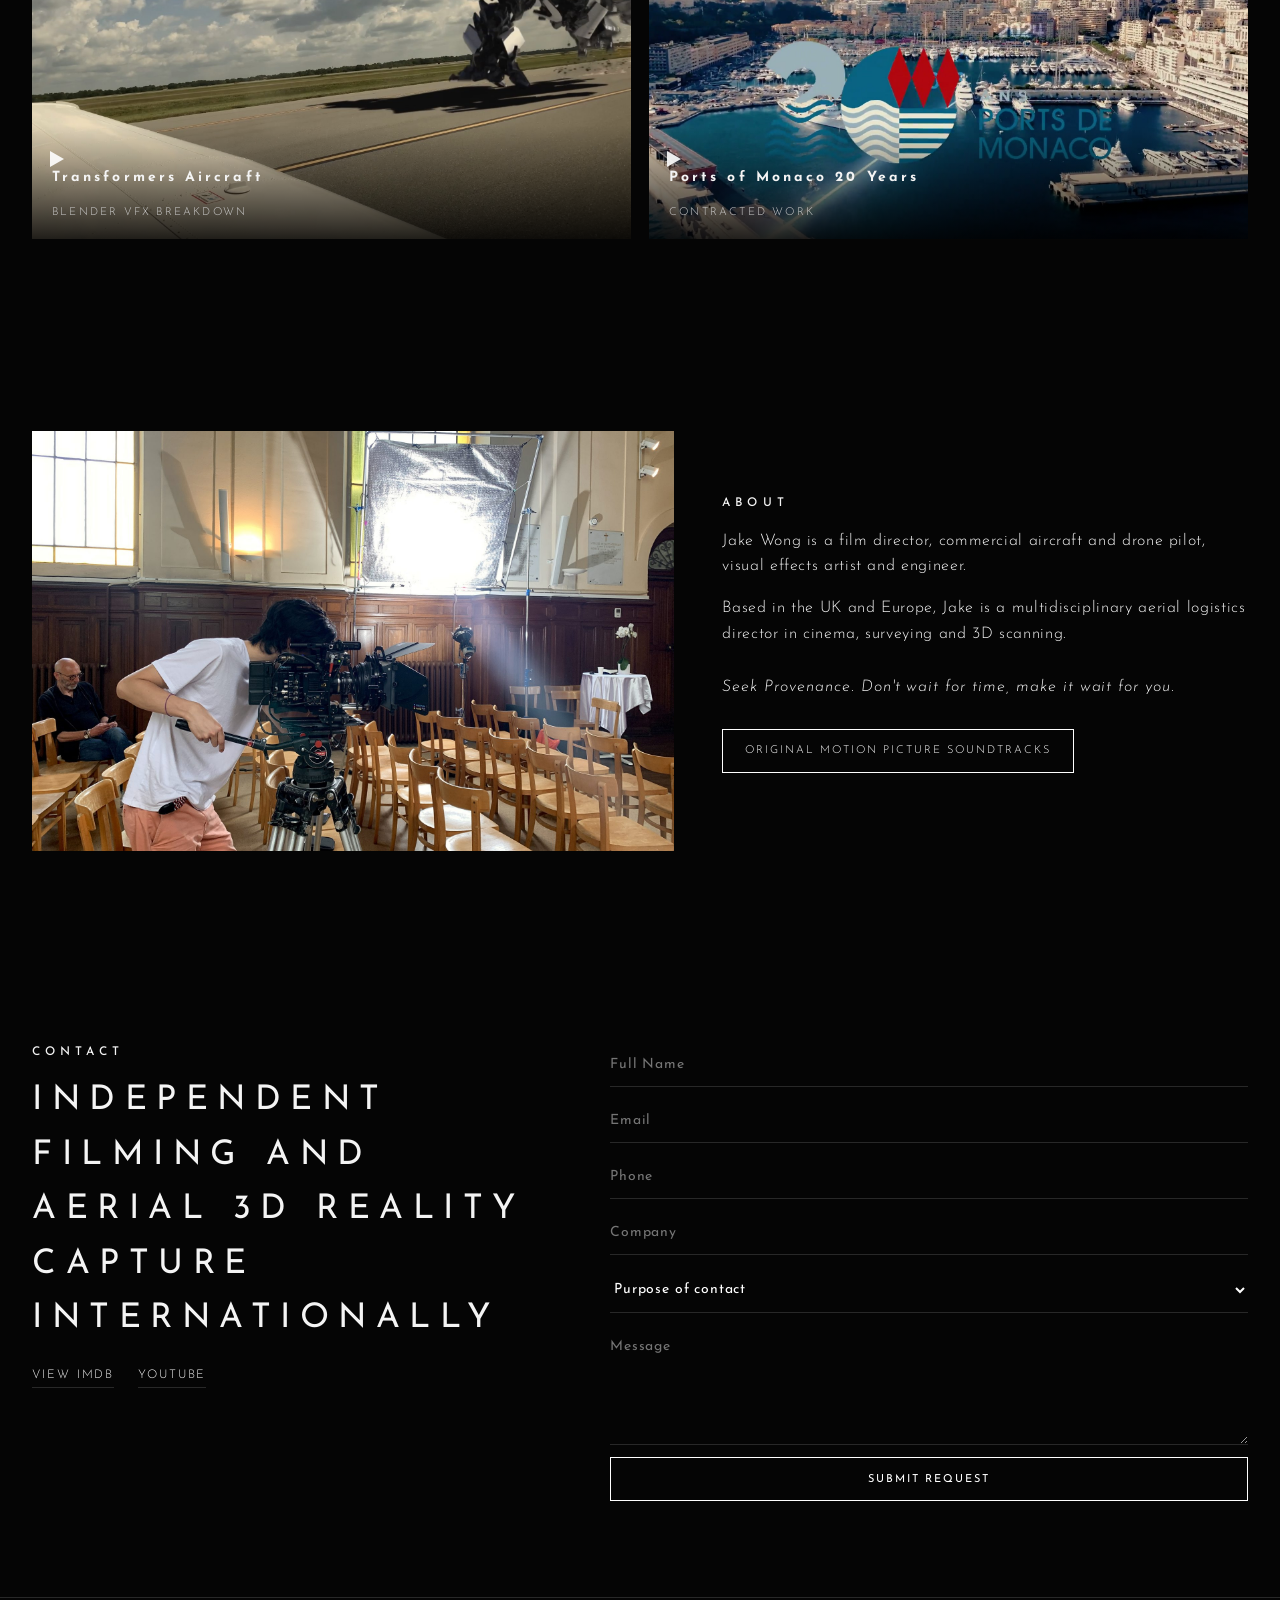
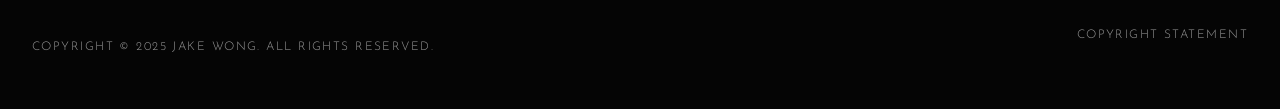
==== commit daa244f5: "Contact form update." ====
--- a/index.html
+++ b/index.html
@@ -35,7 +35,7 @@
   <img class="hero-bg" src="assets/images/web/4fa14d_9e6dd80076ce4e1caa3098fb5eb25601~mv2.jpg" alt="">
   <div class="hero-copy">
     <h1>Jake Wong</h1>
-    <p class="hero-tagline">Commercial Pilot | Founder of <a href="https://volugraph.com" target="_blank" rel="noopener"><img class="hero-starling-logo" src="assets/images/web/starling-industries.png" alt="Starling Industries"></a></p>
+    <p class="hero-tagline">Commercial Pilot | Founder of <a href="https://volugraph.com" target="_blank" rel="noopener"><img class="hero-starling-logo" src="assets/images/web/starling-industries.png?v=3" alt="Starling Industries"></a></p>
   </div>
 </section>
 <section class="section" id="aerial-logistics">
@@ -169,11 +169,10 @@
   <div class="contact-wrap">
     <div>
       <p class="section-kicker">Contact</p>
-      <h2>Independent aerial logistics based in France / United Kingdom</h2>
+      <h2>Independent Filming and Aerial 3D Reality Capture Internationally</h2>
       <p class="contact-meta">
         <a href="https://www.imdb.com/name/nm13157138/" target="_blank" rel="noopener">View IMDb</a>
         <a href="https://www.youtube.com/@Jake-Wong" target="_blank" rel="noopener">YouTube</a>
-        <a href="https://www.instagram.com/jakewong.visuals/" target="_blank" rel="noopener">Instagram</a>
       </p>
     </div>
     <div>
@@ -203,4 +202,7 @@
   <p>Copyright &copy; 2025 Jake Wong. All Rights Reserved.</p>
   <a href="copyright.html">Copyright Statement</a>
 </footer>
-<div class="lightbox" aria-hidden="true"><button class="lightbo+<div class="lightbox" aria-hidden="true"><button class="lightbox-close" aria-label="Close">&times;</button><img alt=""></div>
+<script src="assets/js/main.js"></script>
+</body>
+</html>
--- a/assets/css/styles.css
+++ b/assets/css/styles.css
@@ -196,6 +196,8 @@
   display: inline-flex;
   align-items: center;
   line-height: 0;
+  background: transparent;
+  border: 0;
 }
 
 .hero-tagline a:hover .hero-starling-logo {
@@ -203,10 +205,12 @@
 }
 
 .hero-starling-logo {
+  display: block;
   height: 2.4em;
   width: auto;
+  max-width: min(46vw, 320px);
   object-fit: contain;
-  vertical-align: middle;
+  background: transparent;
   transition: opacity 0.2s ease;
 }
 
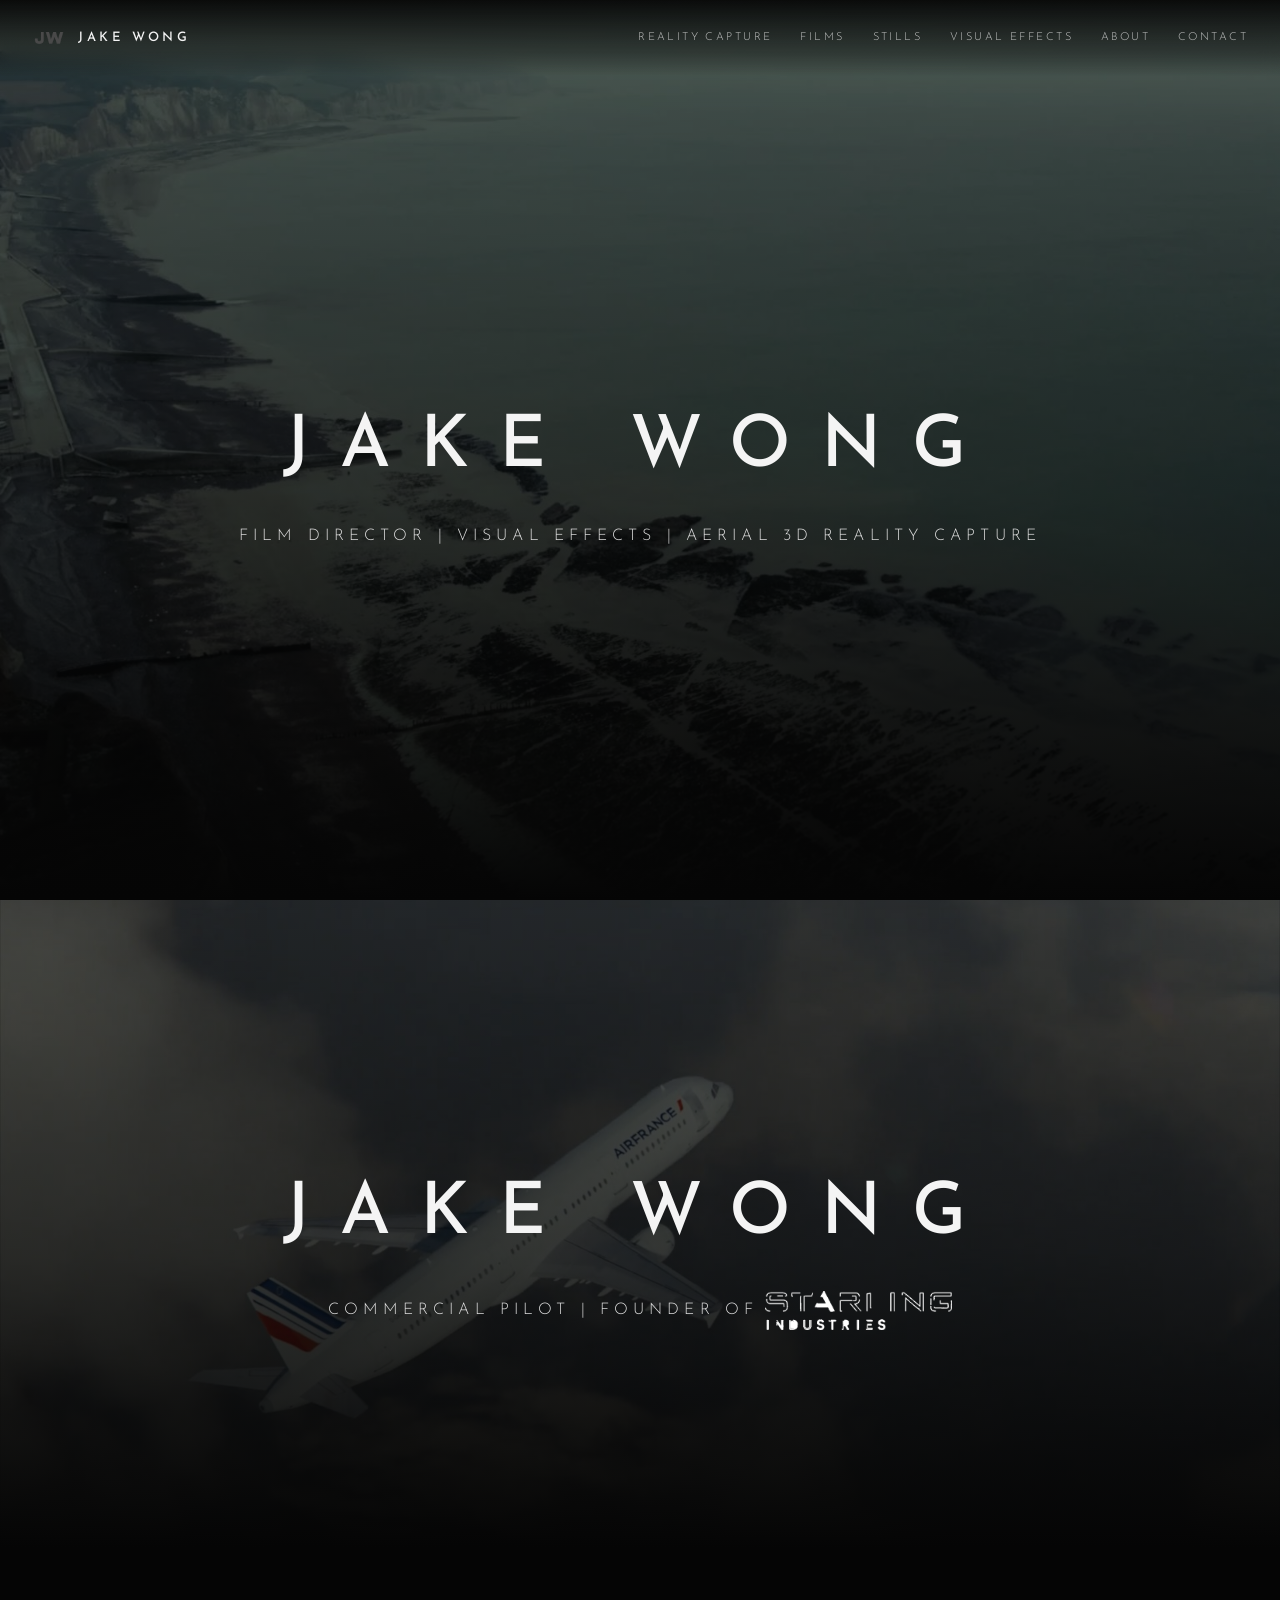
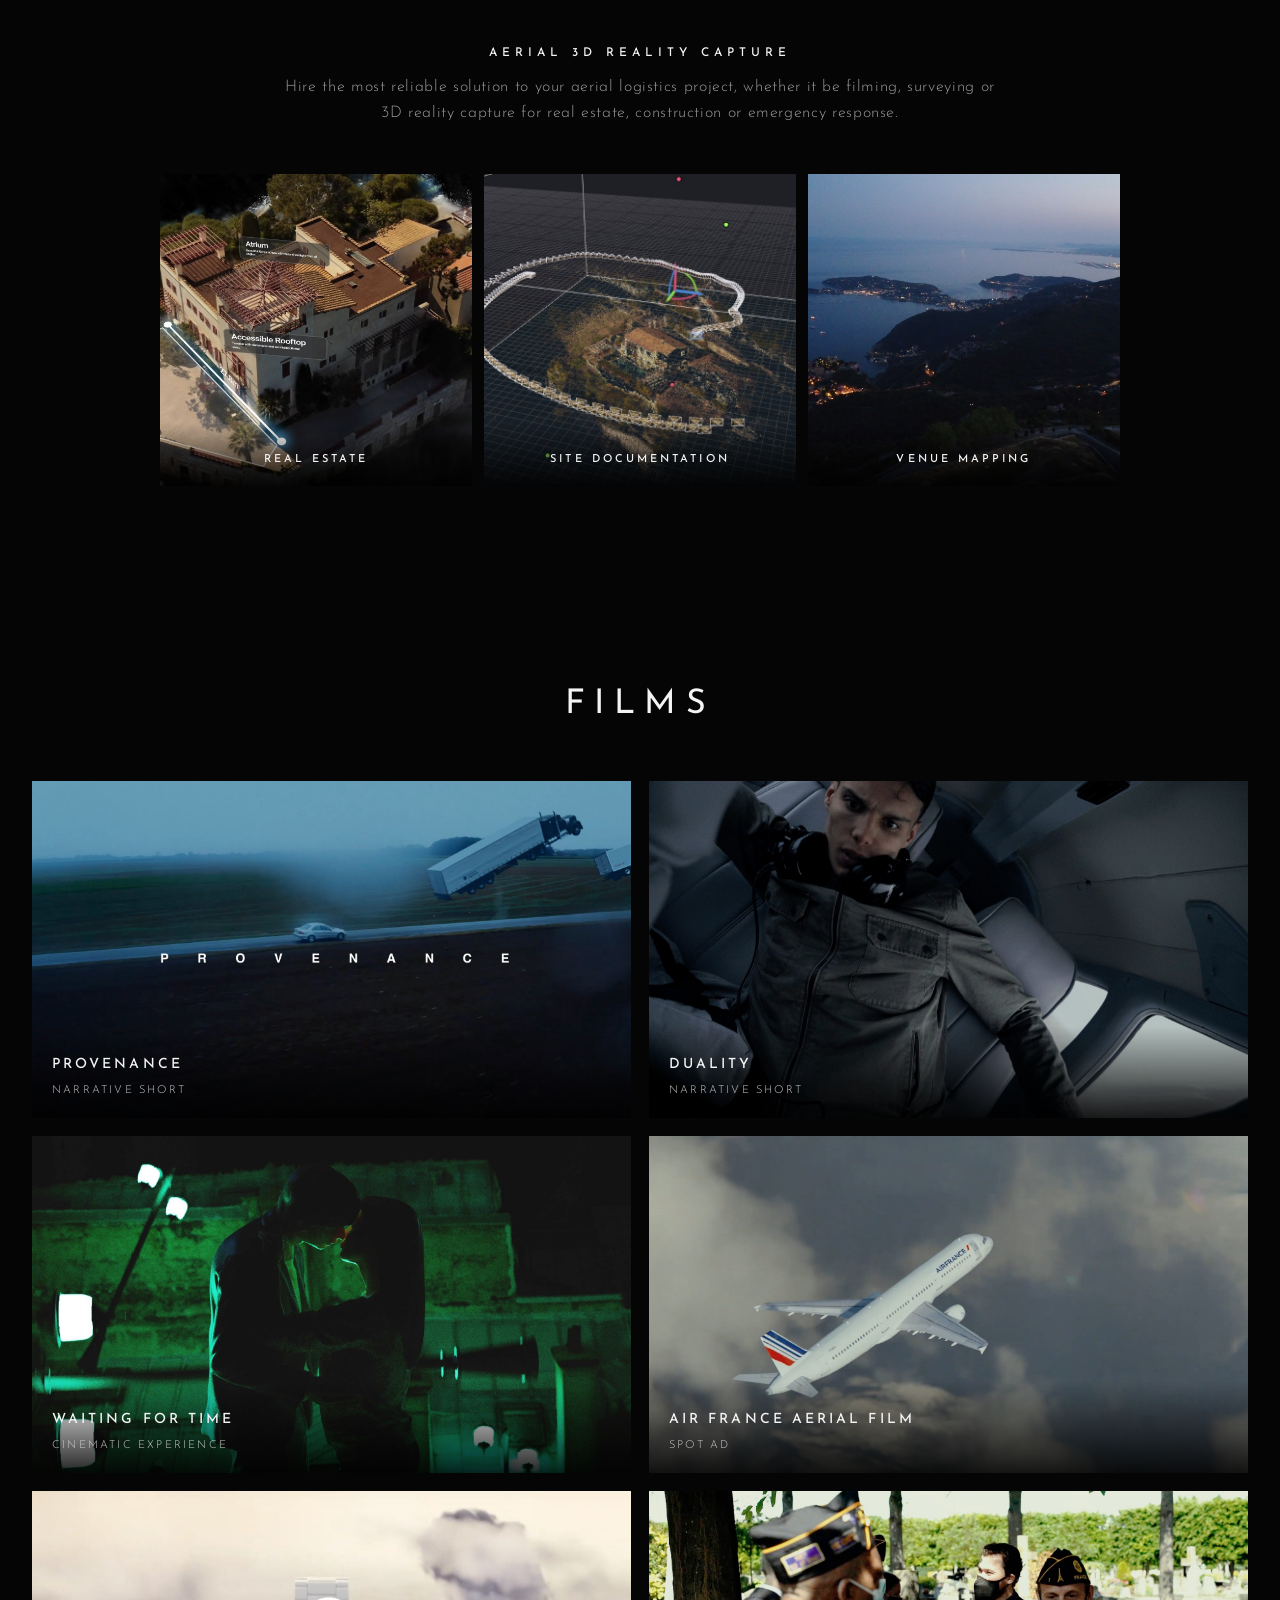
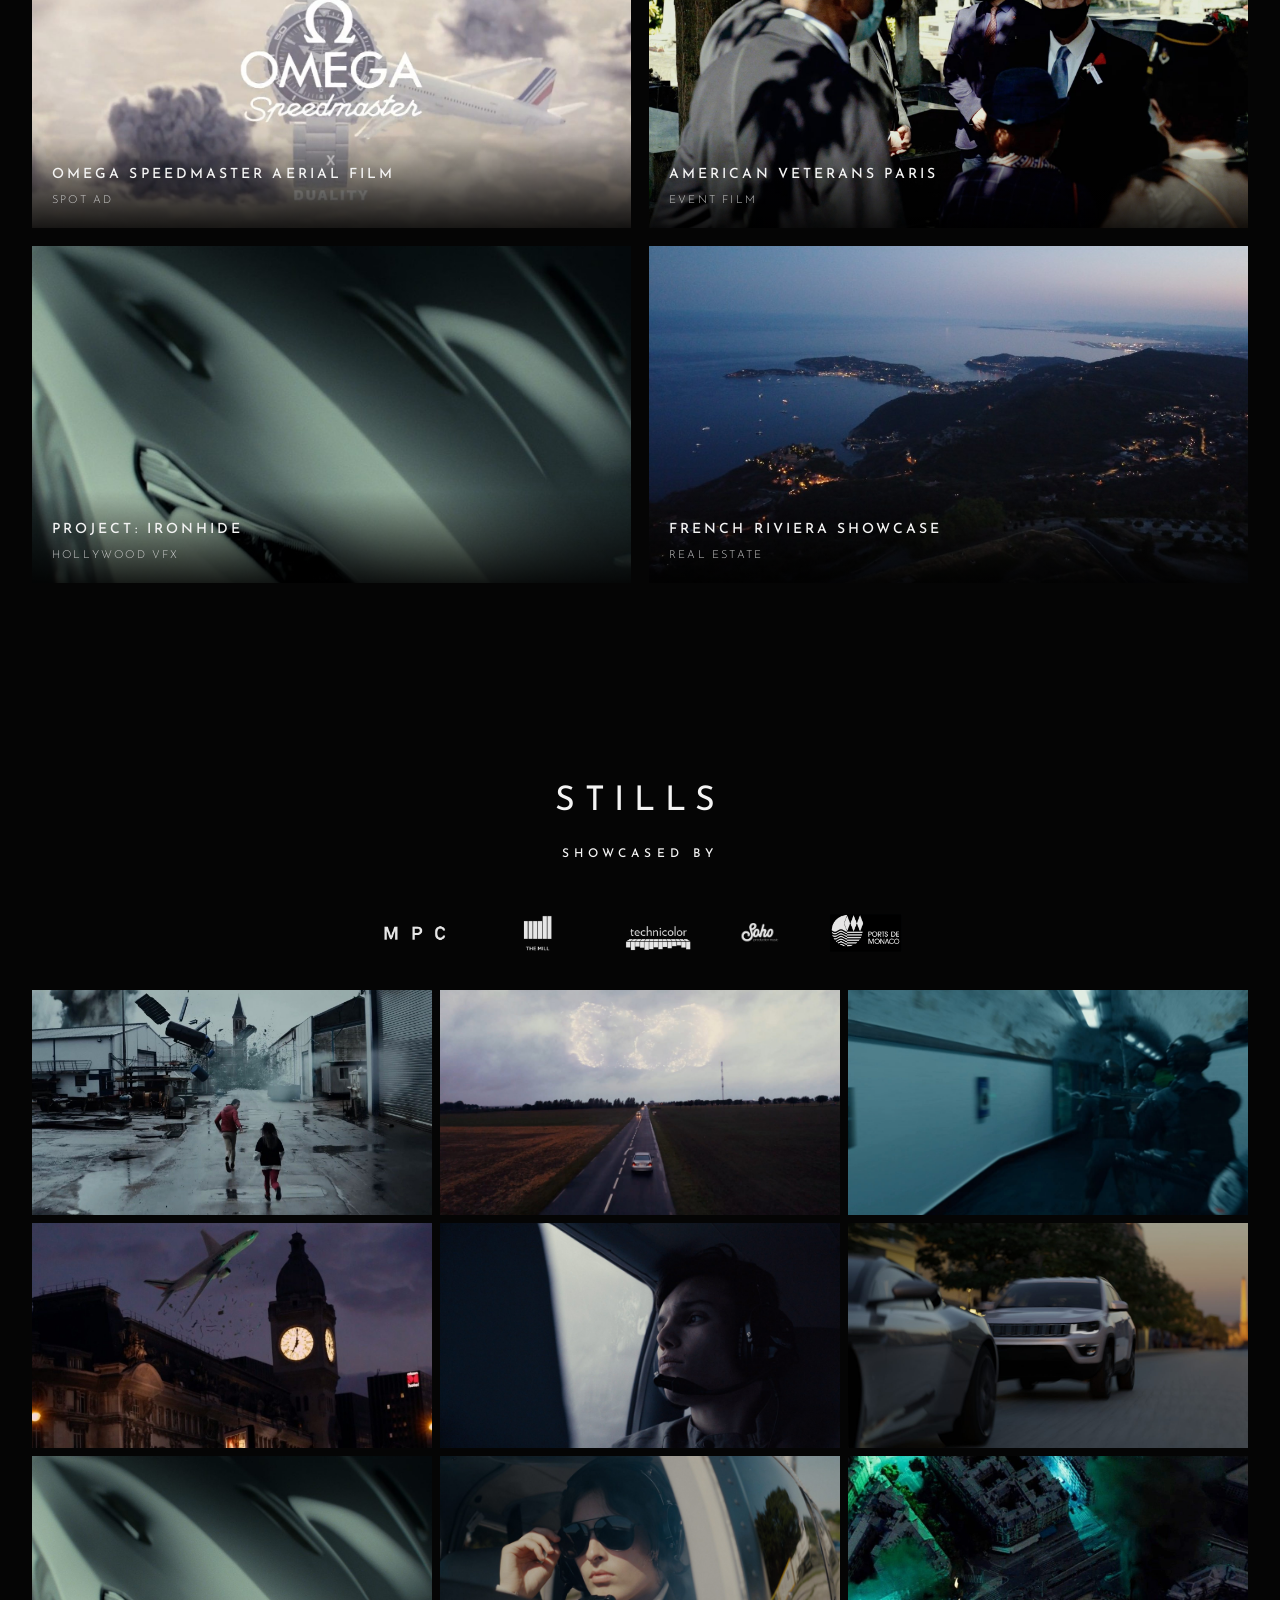
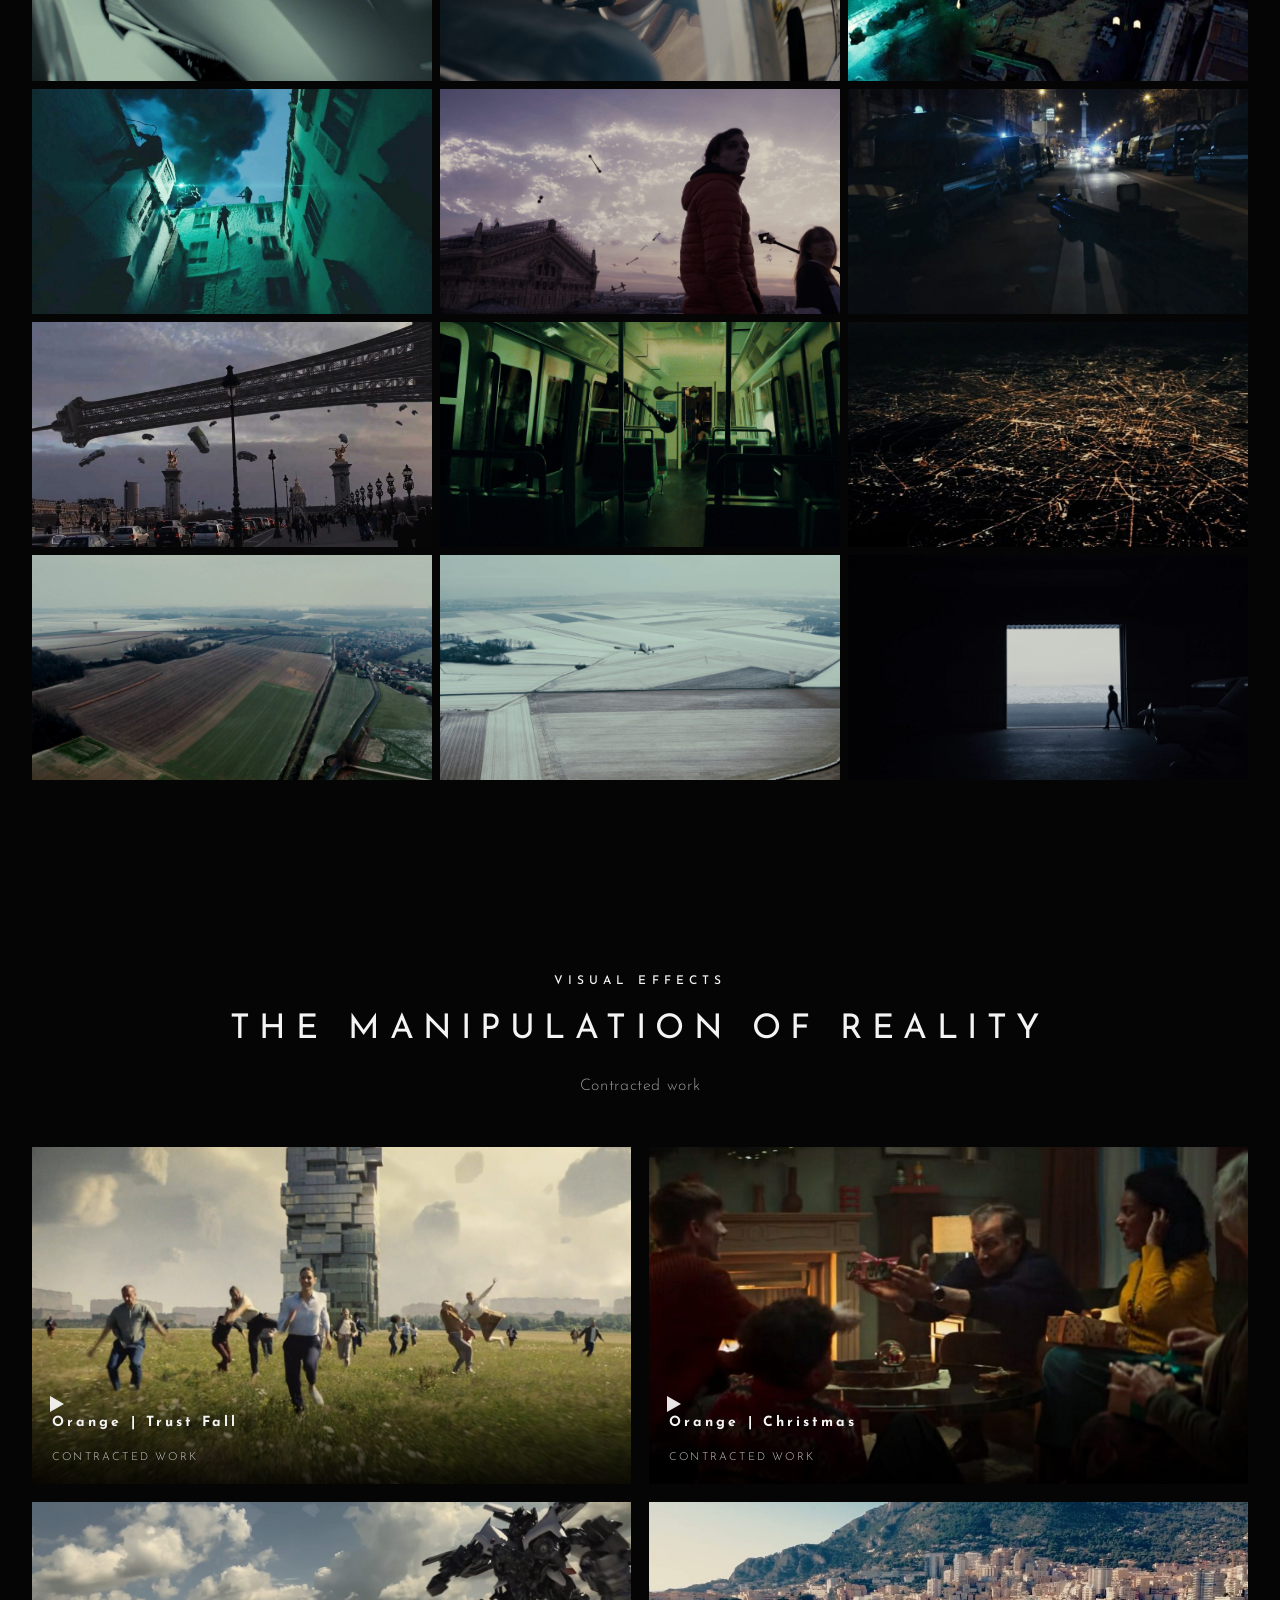
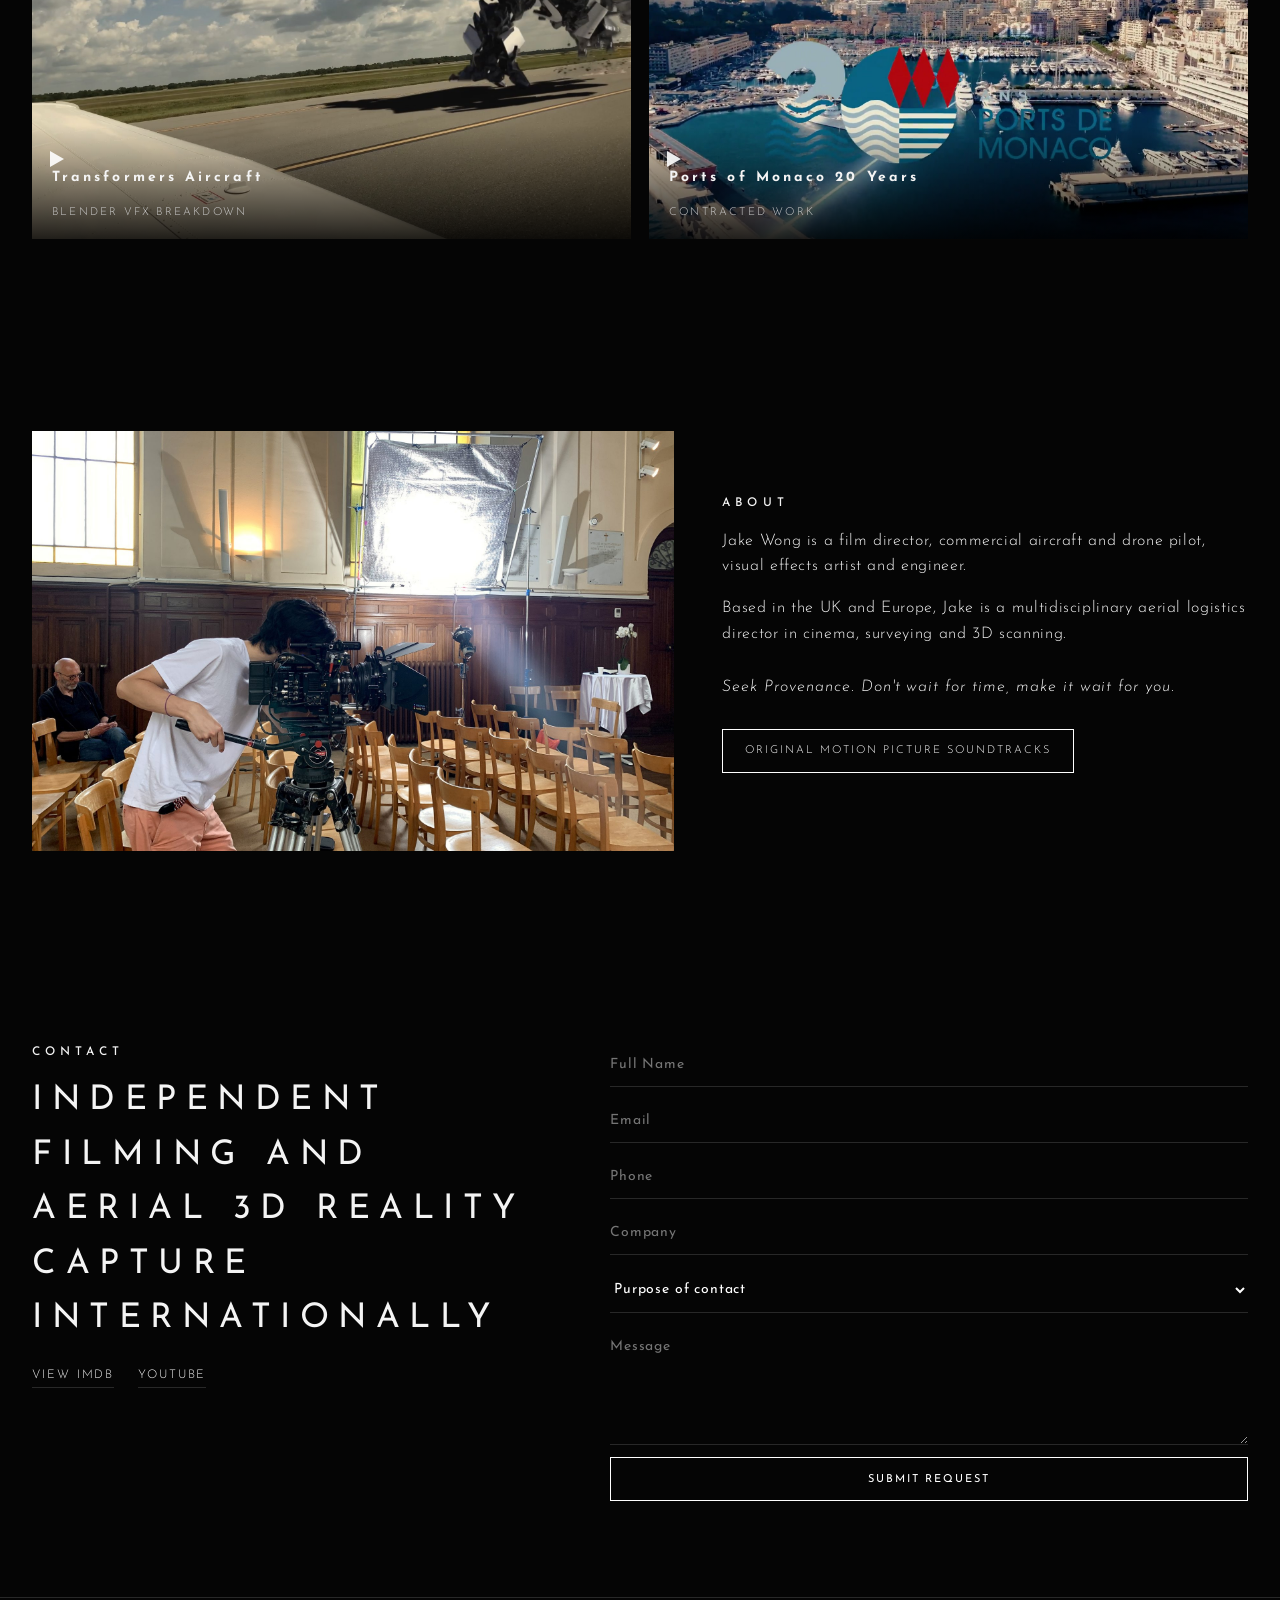
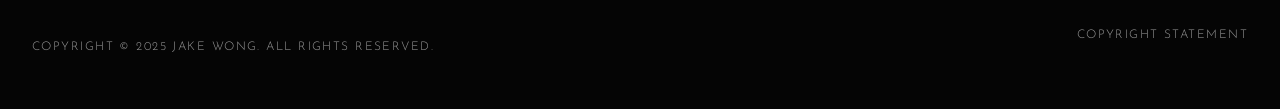
==== commit 509cc16c: "Logo fix" ====
--- a/index.html
+++ b/index.html
@@ -17,6 +17,7 @@
   <a class="brand" href="index.html"><img src="assets/images/web/4fa14d_7be3fbebd9a24fb7afb45a71a36d81fd~mv2.png" alt="Jake Wong"><span>JAKE WONG</span></a>
   <button class="nav-toggle" aria-label="Menu"><span></span></button>
   <nav class="nav">
+    <a href="index.html#reality-capture">Reality Capture</a>
     <a href="index.html#films">Films</a>
     <a href="index.html#stills">Stills</a>
     <a href="index.html#visual-effects">Visual Effects</a>
@@ -35,10 +36,10 @@
   <img class="hero-bg" src="assets/images/web/4fa14d_9e6dd80076ce4e1caa3098fb5eb25601~mv2.jpg" alt="">
   <div class="hero-copy">
     <h1>Jake Wong</h1>
-    <p class="hero-tagline">Commercial Pilot | Founder of <a href="https://volugraph.com" target="_blank" rel="noopener"><img class="hero-starling-logo" src="assets/images/web/starling-industries.png?v=3" alt="Starling Industries"></a></p>
-  </div>
-</section>
-<section class="section" id="aerial-logistics">
+    <p class="hero-tagline">Commercial Pilot | Founder of <a href="https://volugraph.com" target="_blank" rel="noopener"><img class="hero-starling-logo" src="assets/images/web/starling-industries.png?v=4" alt="Starling Industries"></a></p>
+  </div>
+</section>
+<section class="section" id="reality-capture">
   <div class="section-head">
     <p class="section-kicker">Aerial 3D Reality Capture</p>
     <p class="lede">Hire the most reliable solution to your aerial logistics project, whether it be filming, surveying or 3D reality capture for real estate, construction or emergency response.</p>
--- a/assets/css/styles.css
+++ b/assets/css/styles.css
@@ -211,6 +211,7 @@
   max-width: min(46vw, 320px);
   object-fit: contain;
   background: transparent;
+  filter: invert(1);
   transition: opacity 0.2s ease;
 }
 
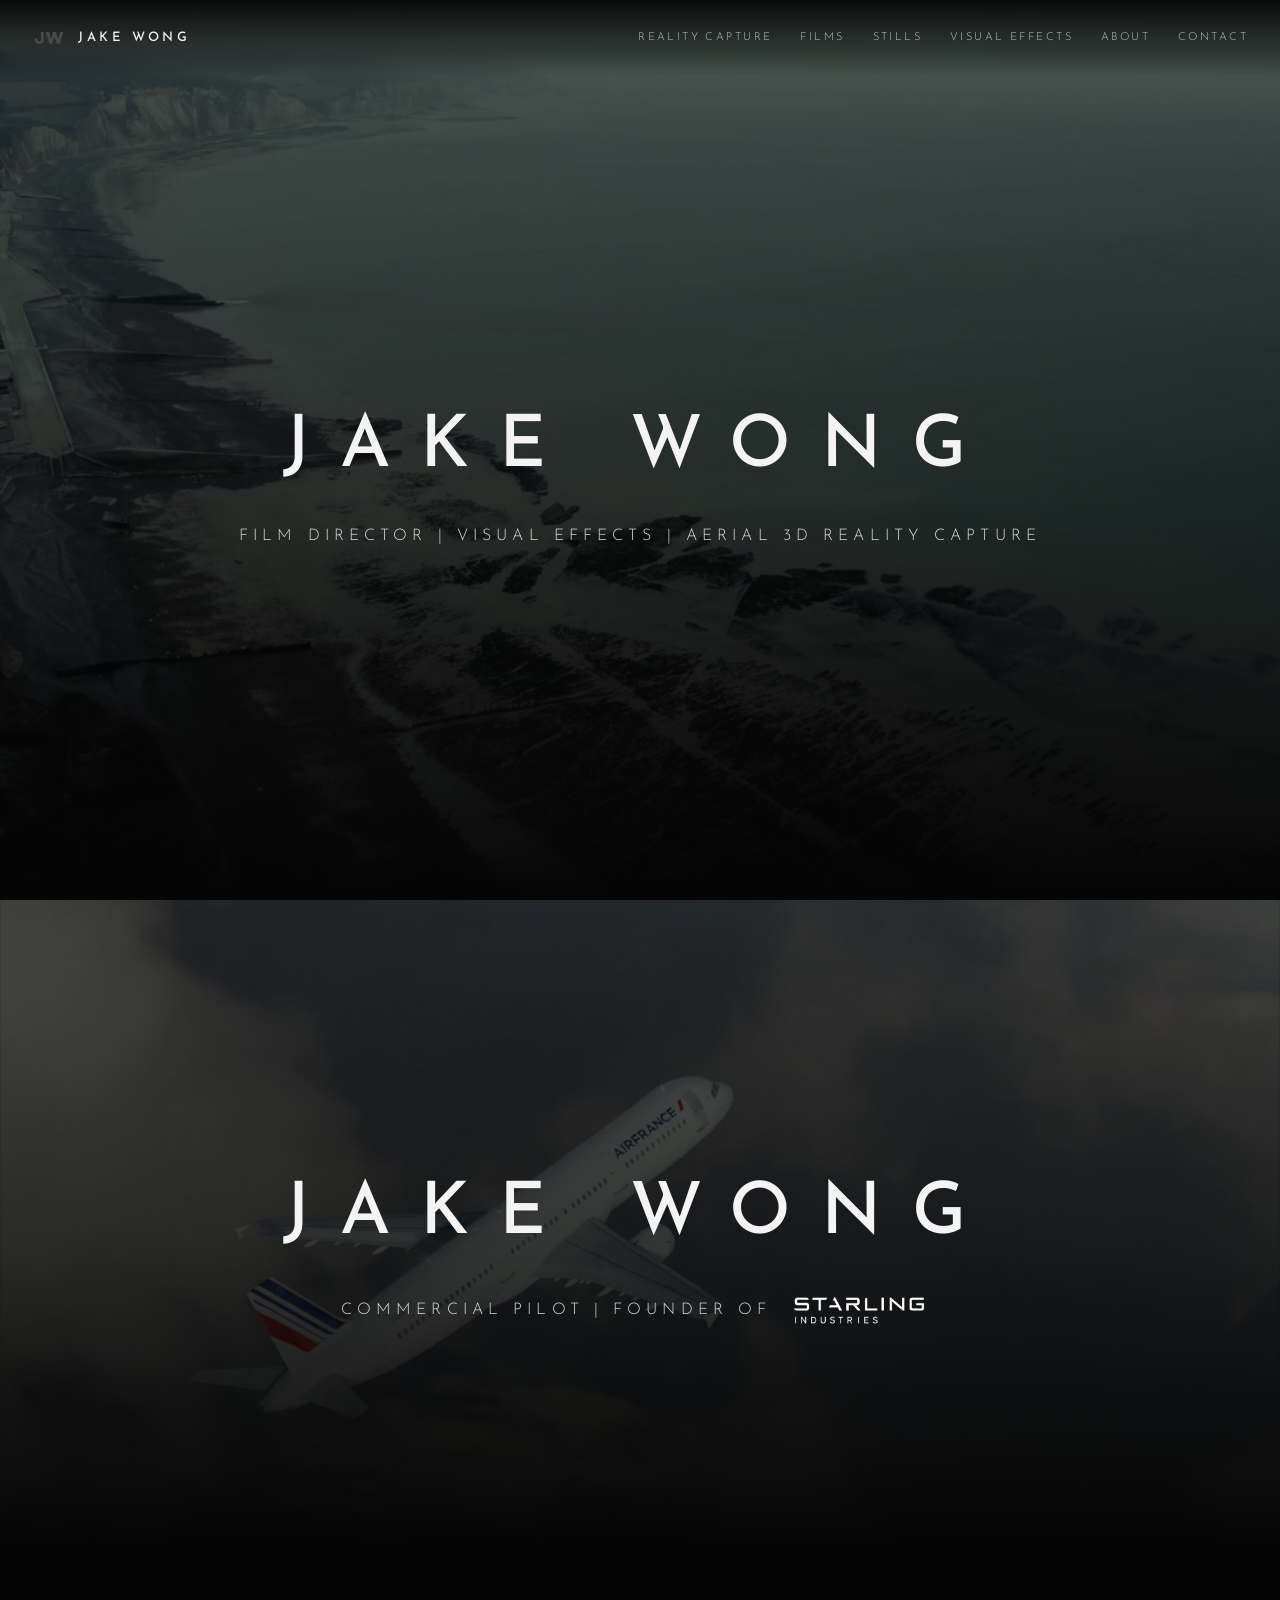
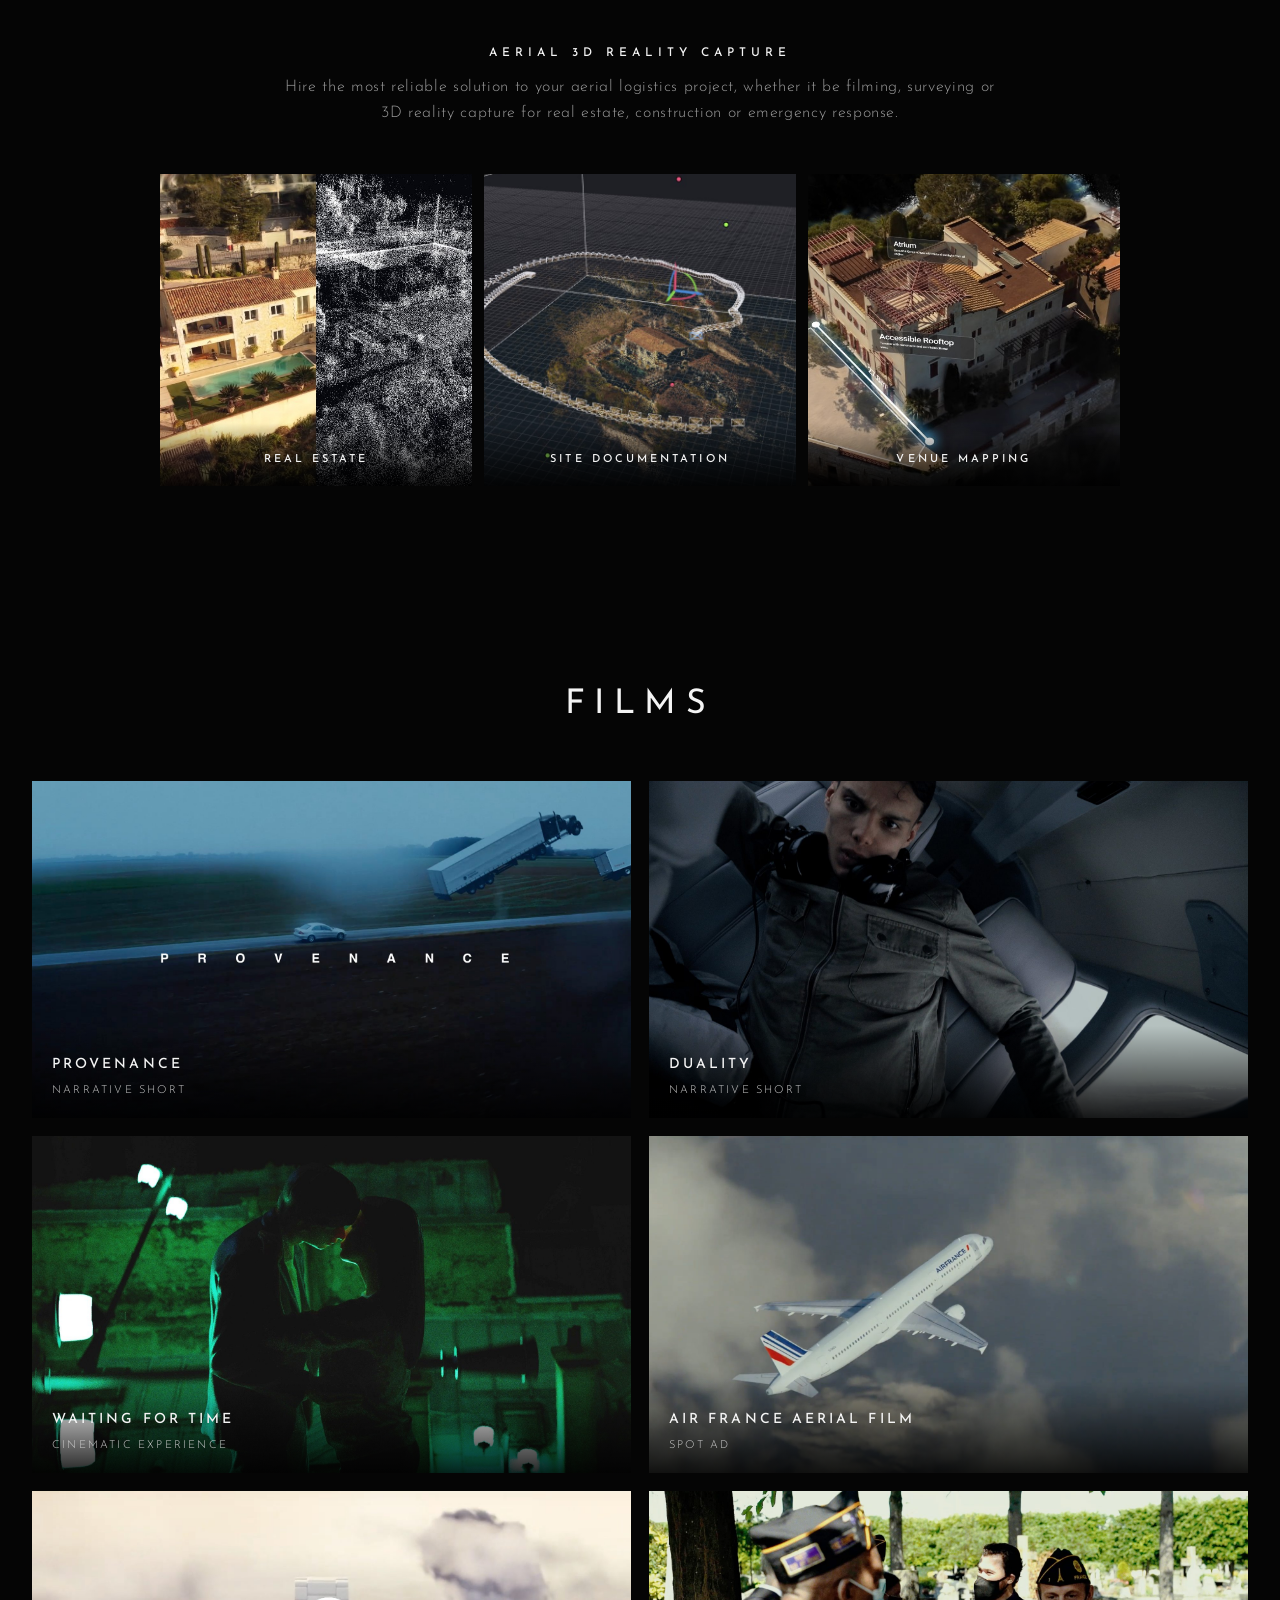
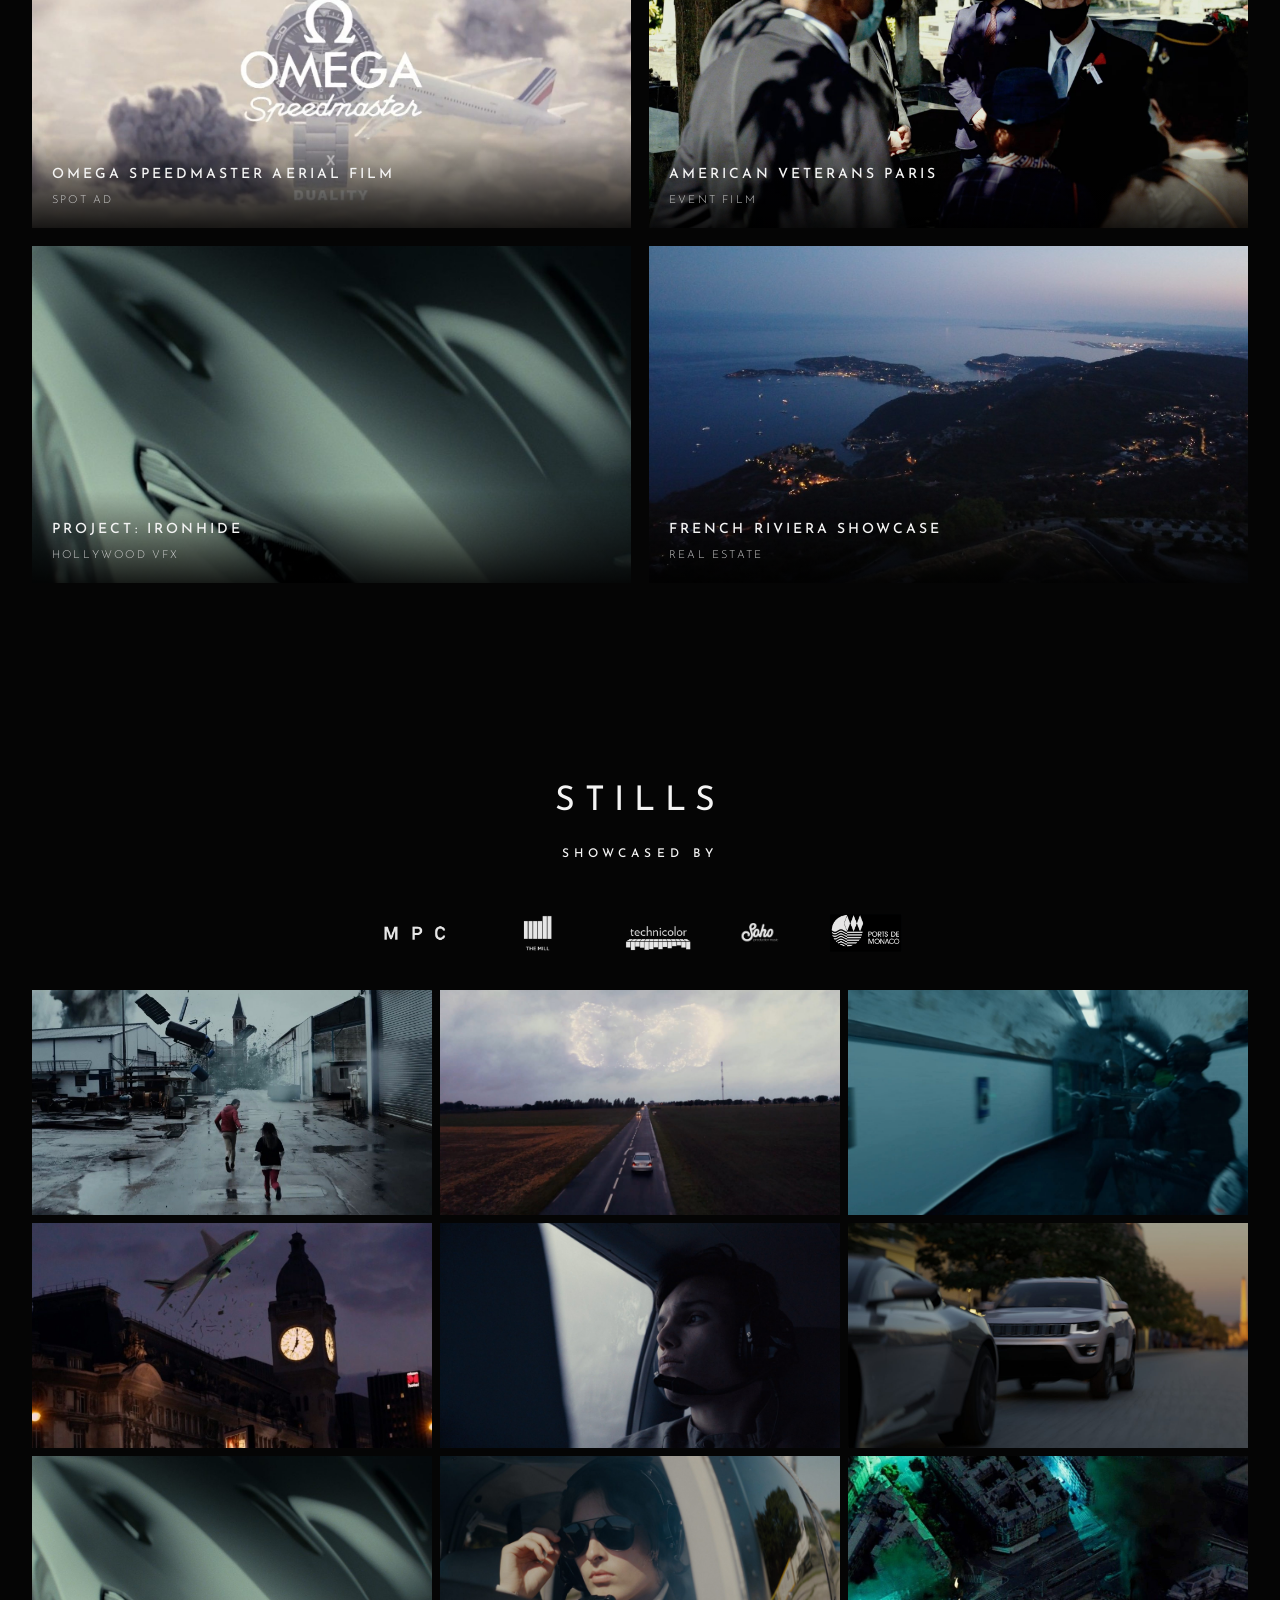
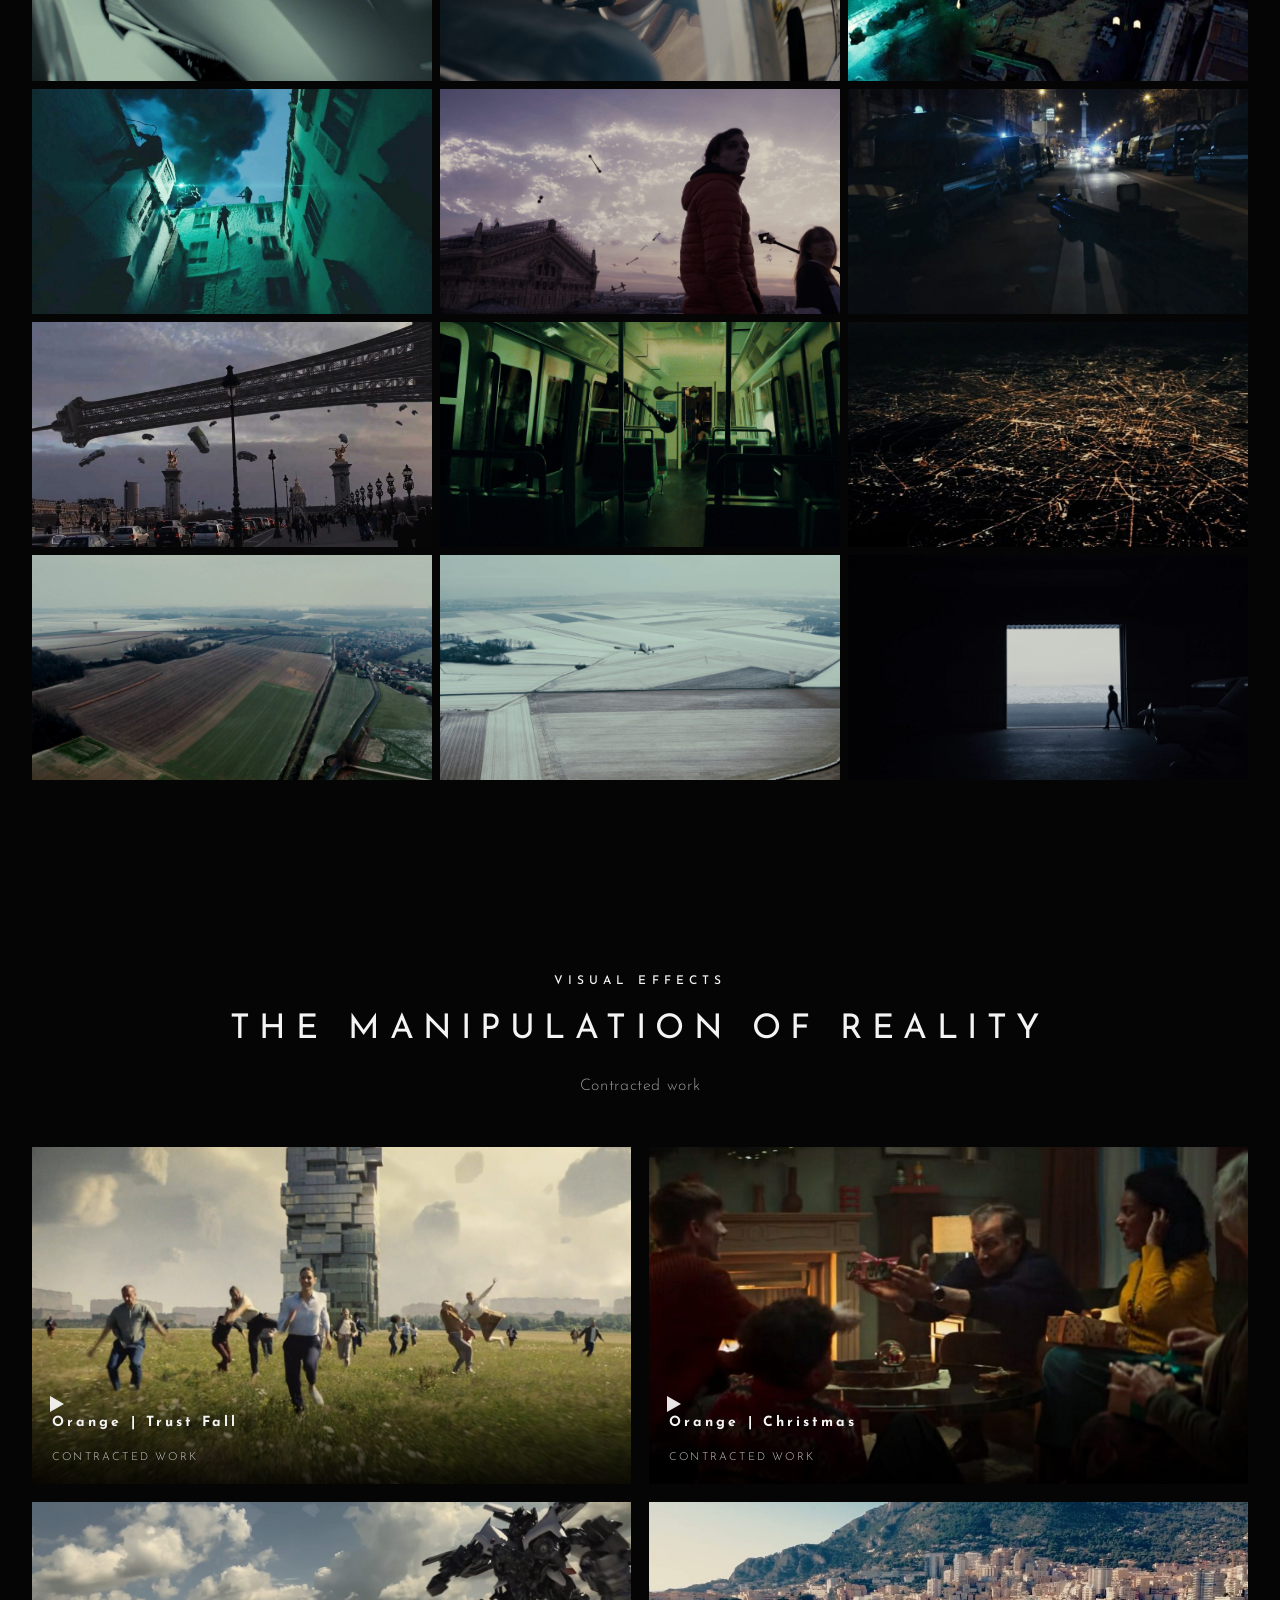
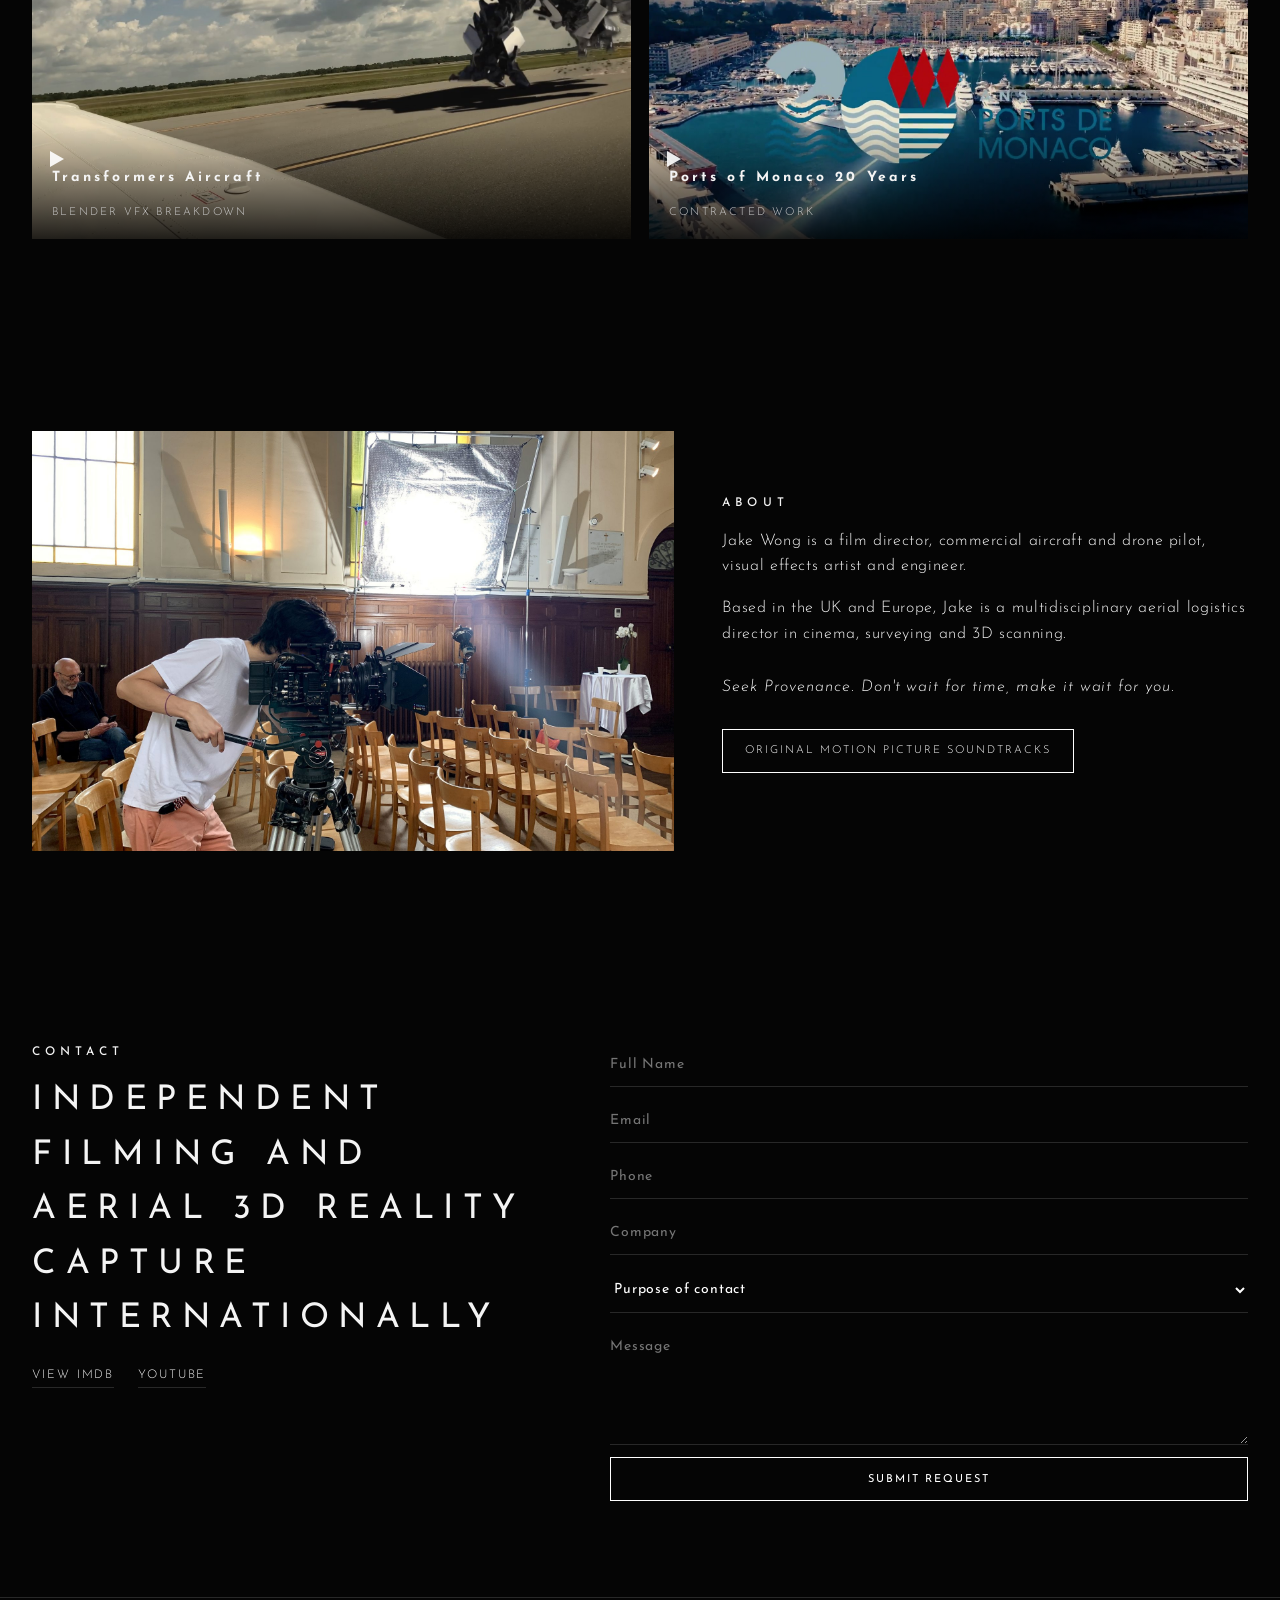
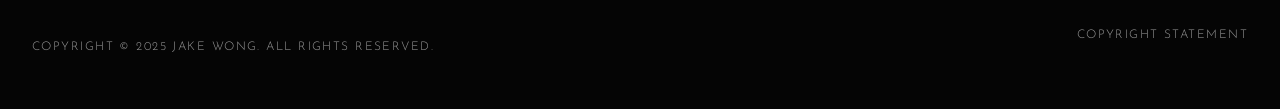
==== commit 6433bc0b: "Photo update." ====
--- a/index.html
+++ b/index.html
@@ -36,7 +36,7 @@
   <img class="hero-bg" src="assets/images/web/4fa14d_9e6dd80076ce4e1caa3098fb5eb25601~mv2.jpg" alt="">
   <div class="hero-copy">
     <h1>Jake Wong</h1>
-    <p class="hero-tagline">Commercial Pilot | Founder of <a href="https://volugraph.com" target="_blank" rel="noopener"><img class="hero-starling-logo" src="assets/images/web/starling-industries.png?v=4" alt="Starling Industries"></a></p>
+    <p class="hero-tagline">Commercial Pilot | Founder of <a href="https://volugraph.com" target="_blank" rel="noopener"><img class="hero-starling-logo" src="assets/images/web/starling-industries.png?v=5" alt="Starling Industries"></a></p>
   </div>
 </section>
 <section class="section" id="reality-capture">
@@ -54,7 +54,7 @@
       <h3>Site Documentation</h3>
     </article>
     <article class="aerial-use-card">
-      <img src="assets/images/web/french-riviera-showcase.jpg" alt="Venue mapping aerial capture">
+      <img src="assets/images/web/venue-mapping.jpg" alt="Venue mapping aerial capture">
       <h3>Venue Mapping</h3>
     </article>
   </div>
--- a/assets/css/styles.css
+++ b/assets/css/styles.css
@@ -211,7 +211,6 @@
   max-width: min(46vw, 320px);
   object-fit: contain;
   background: transparent;
-  filter: invert(1);
   transition: opacity 0.2s ease;
 }
 
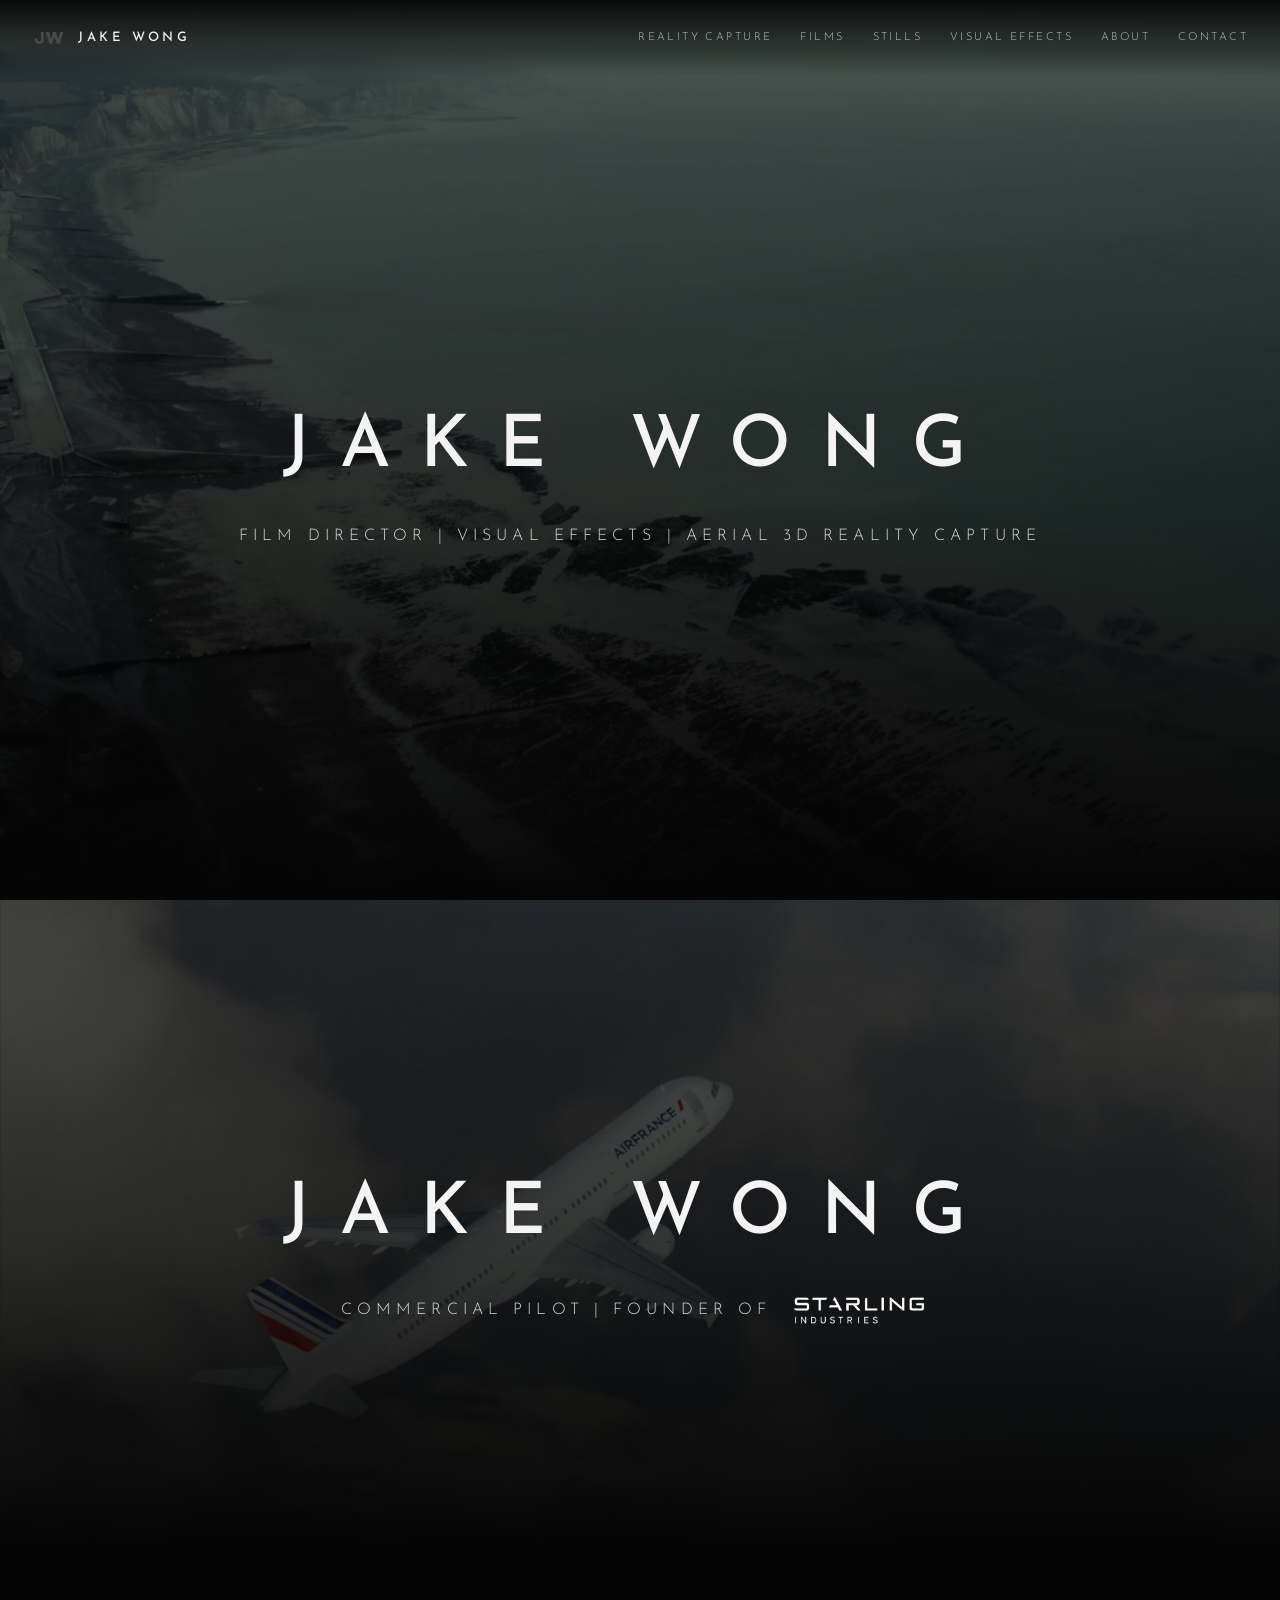
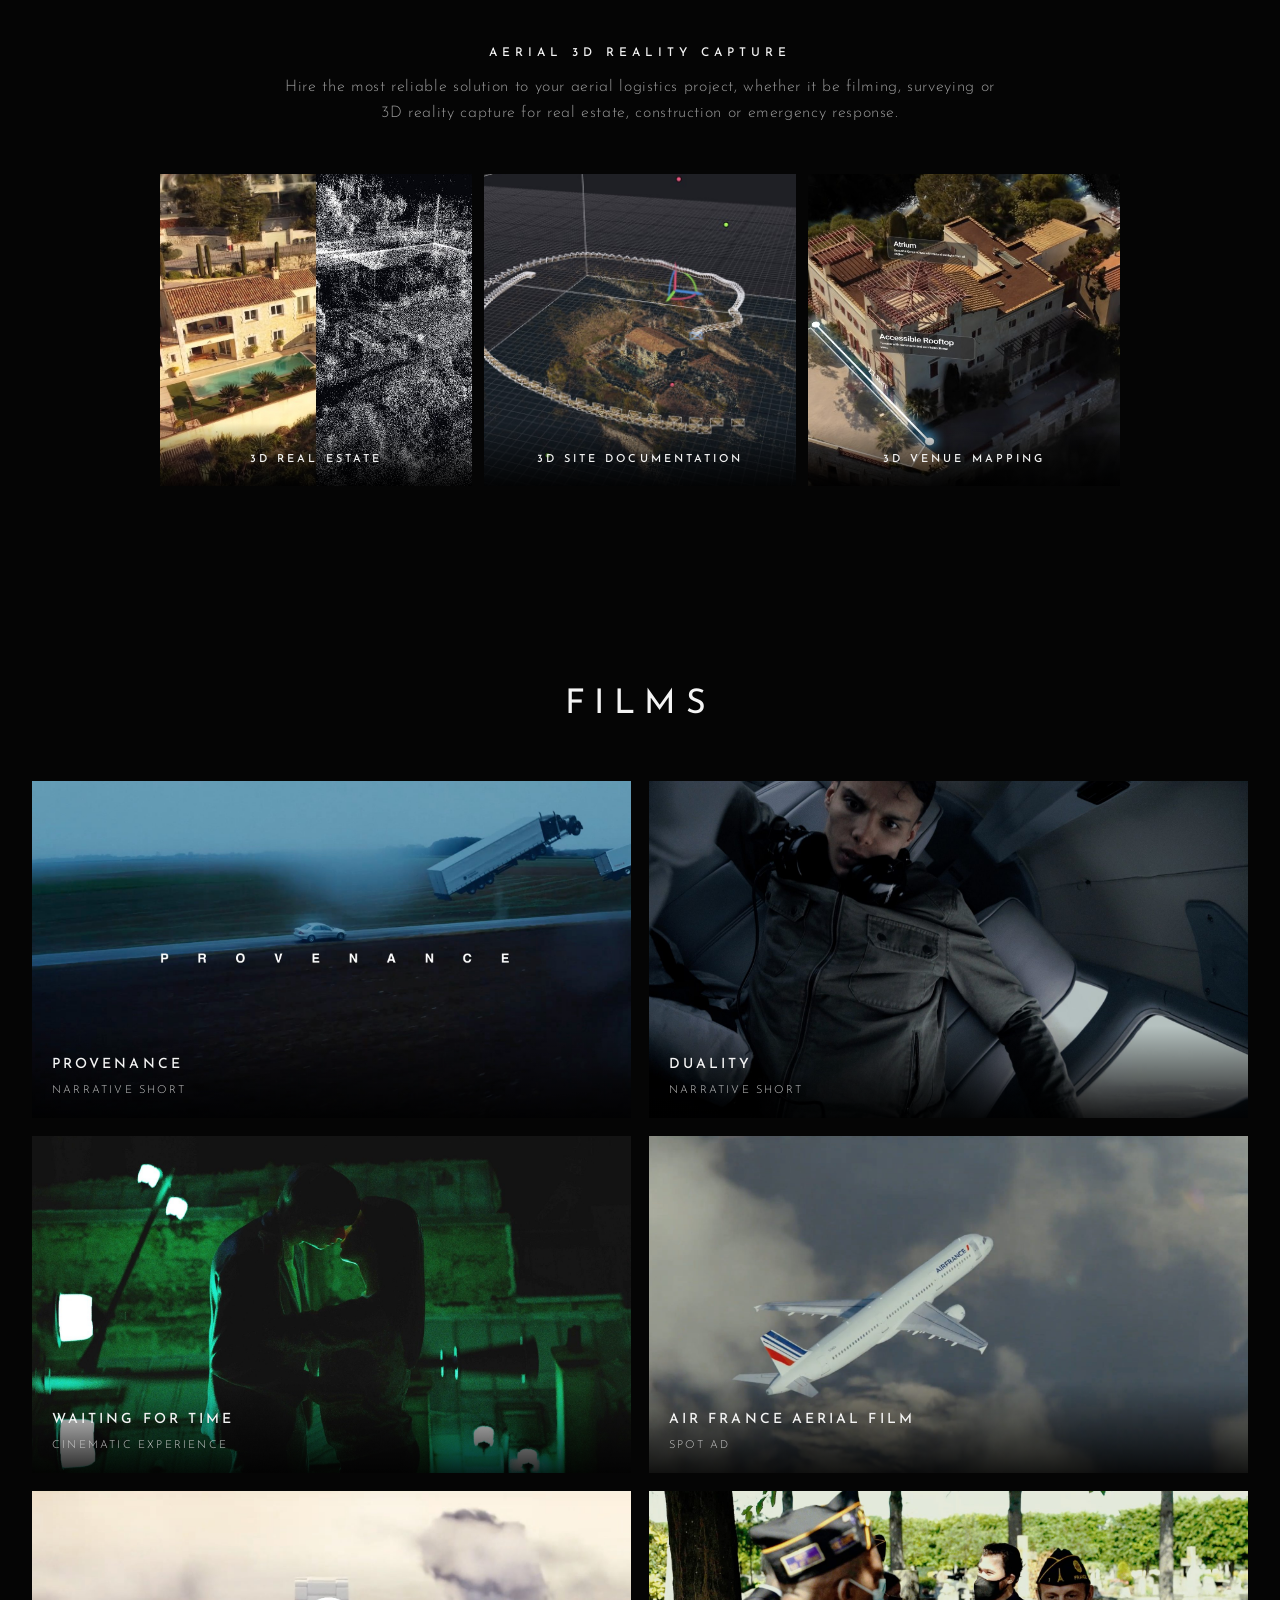
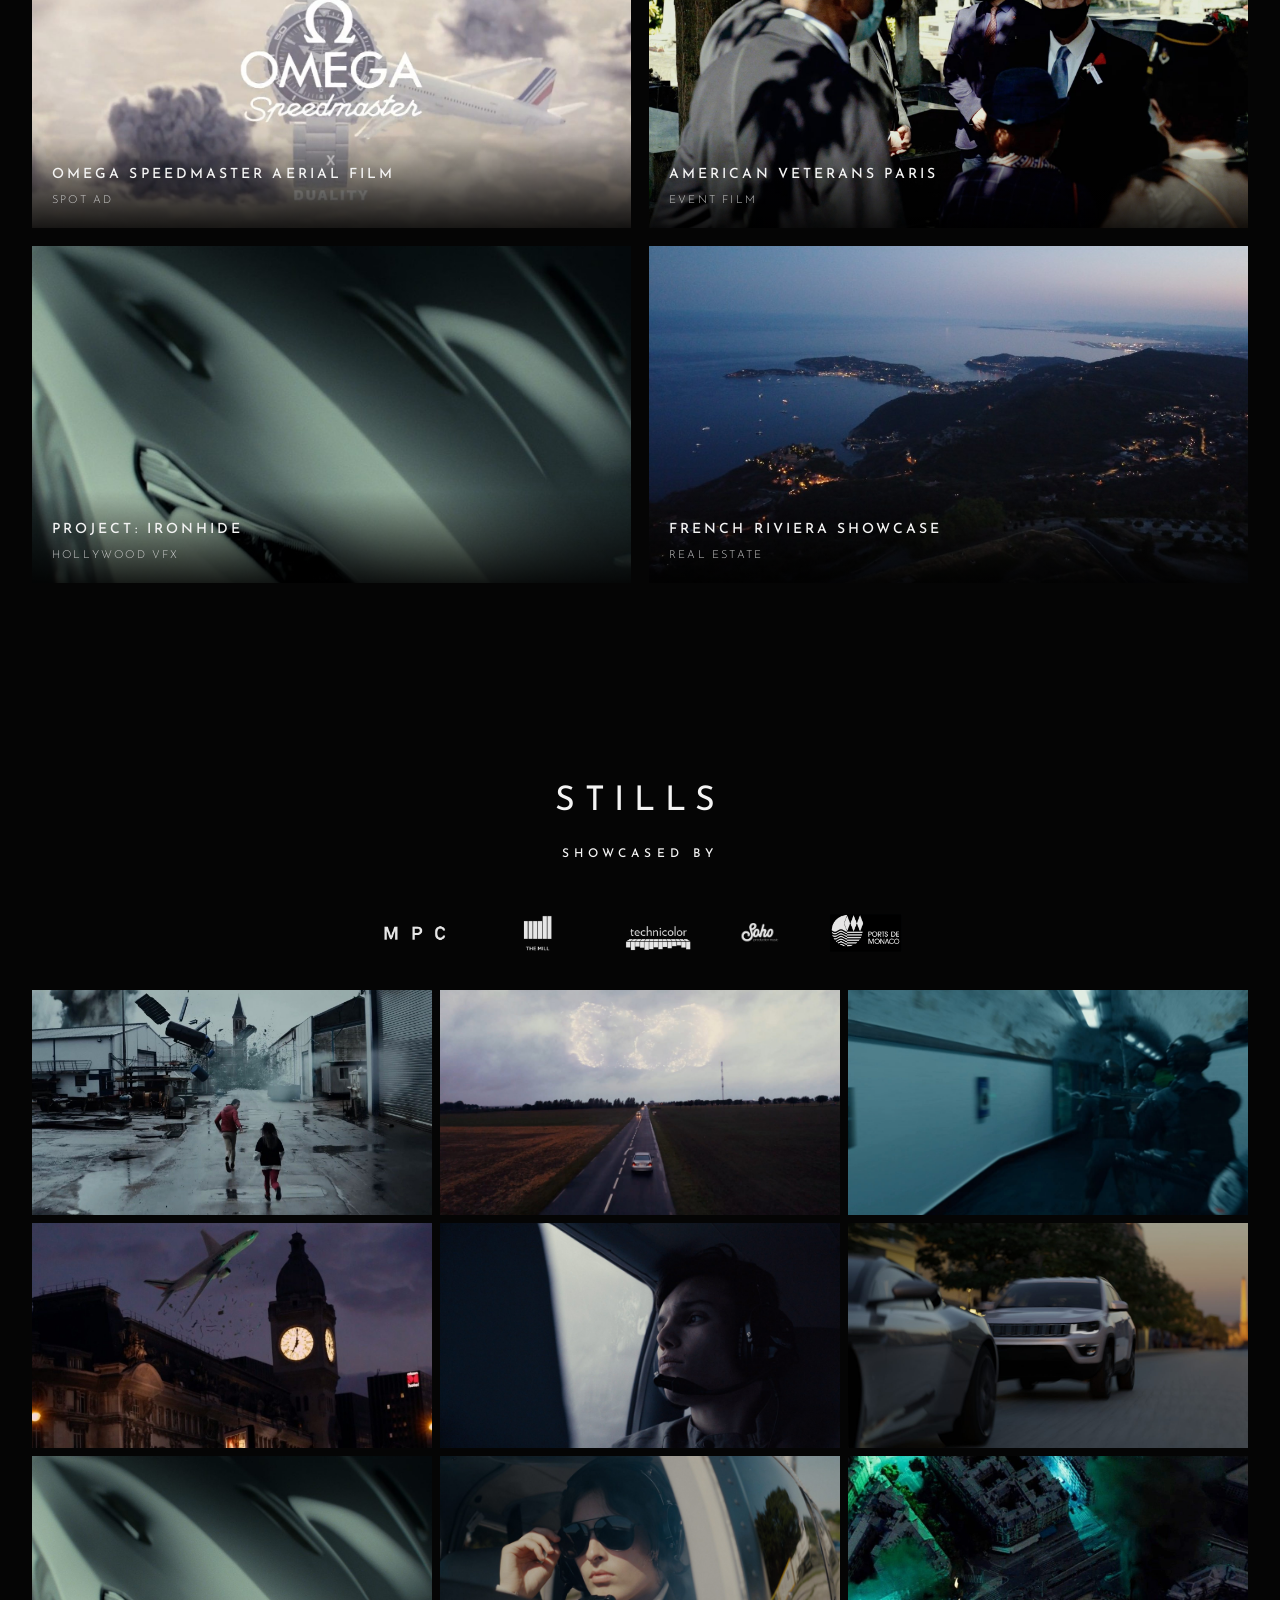
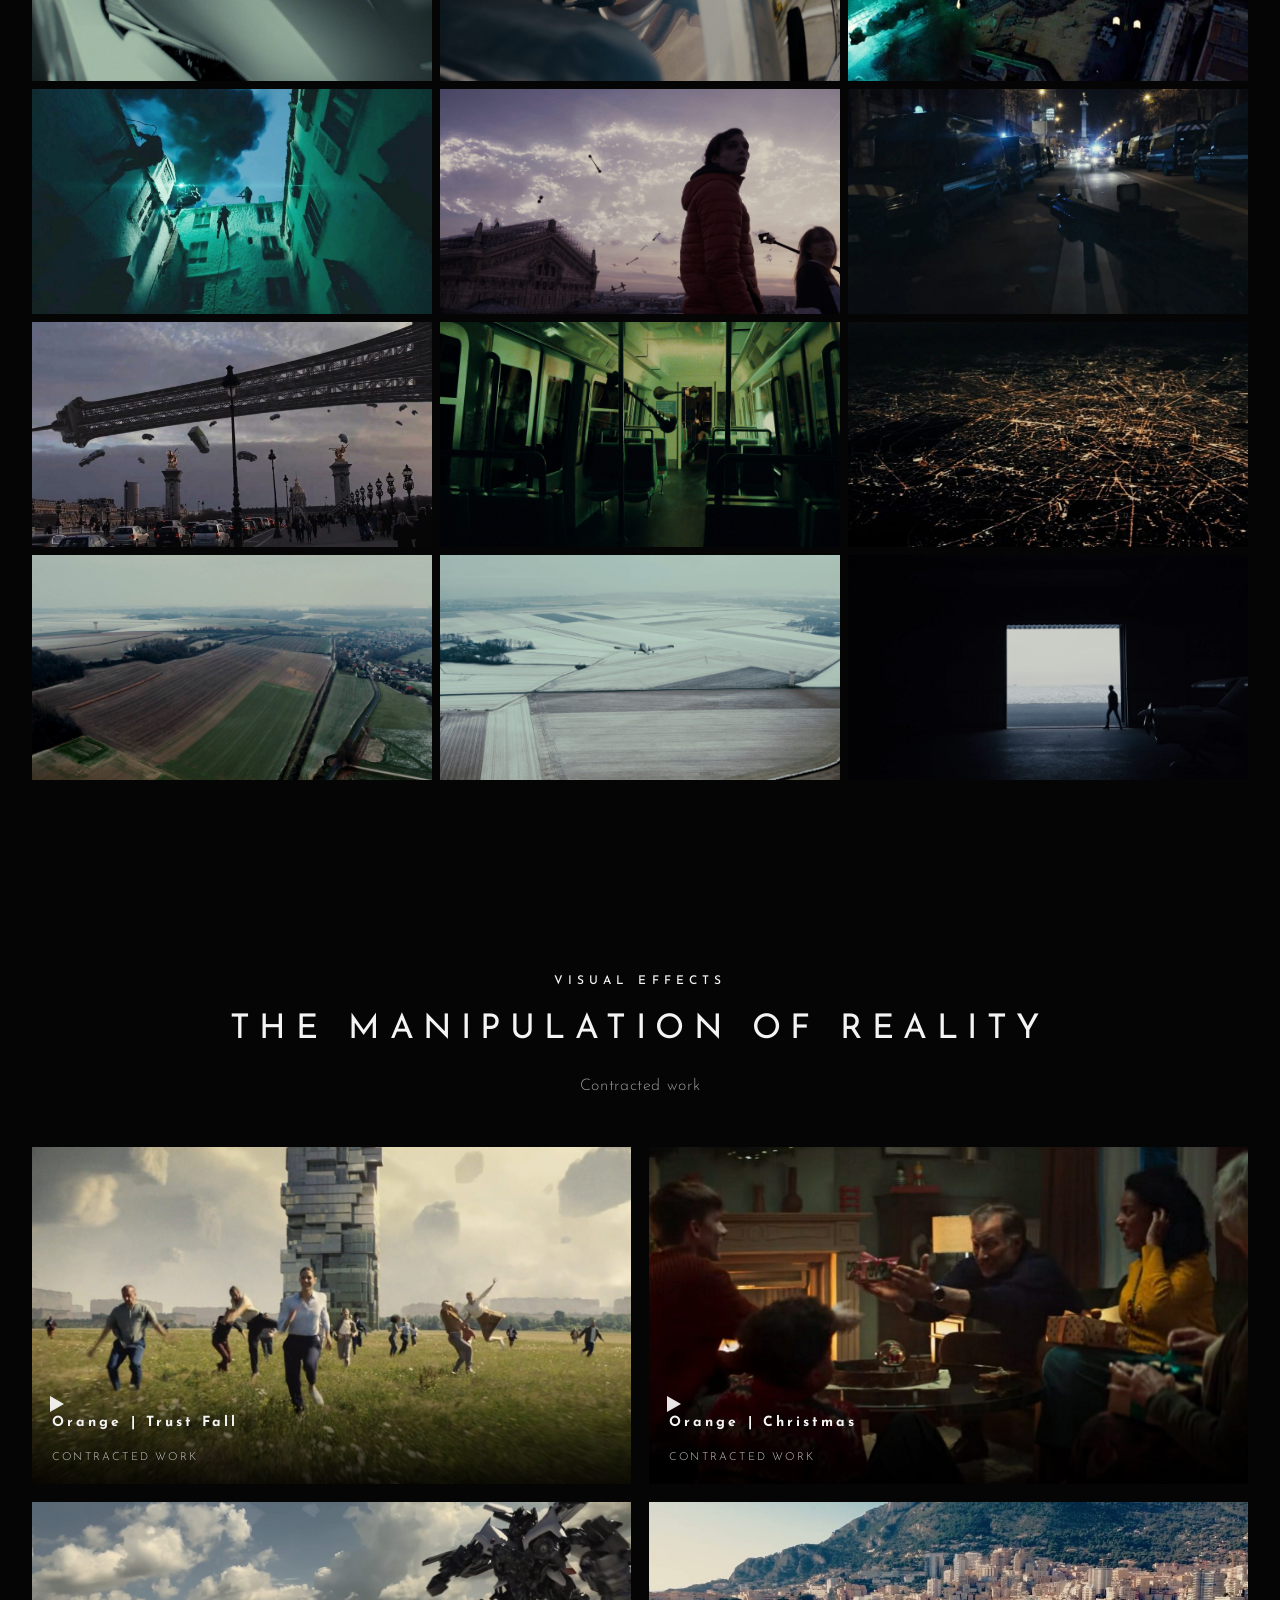
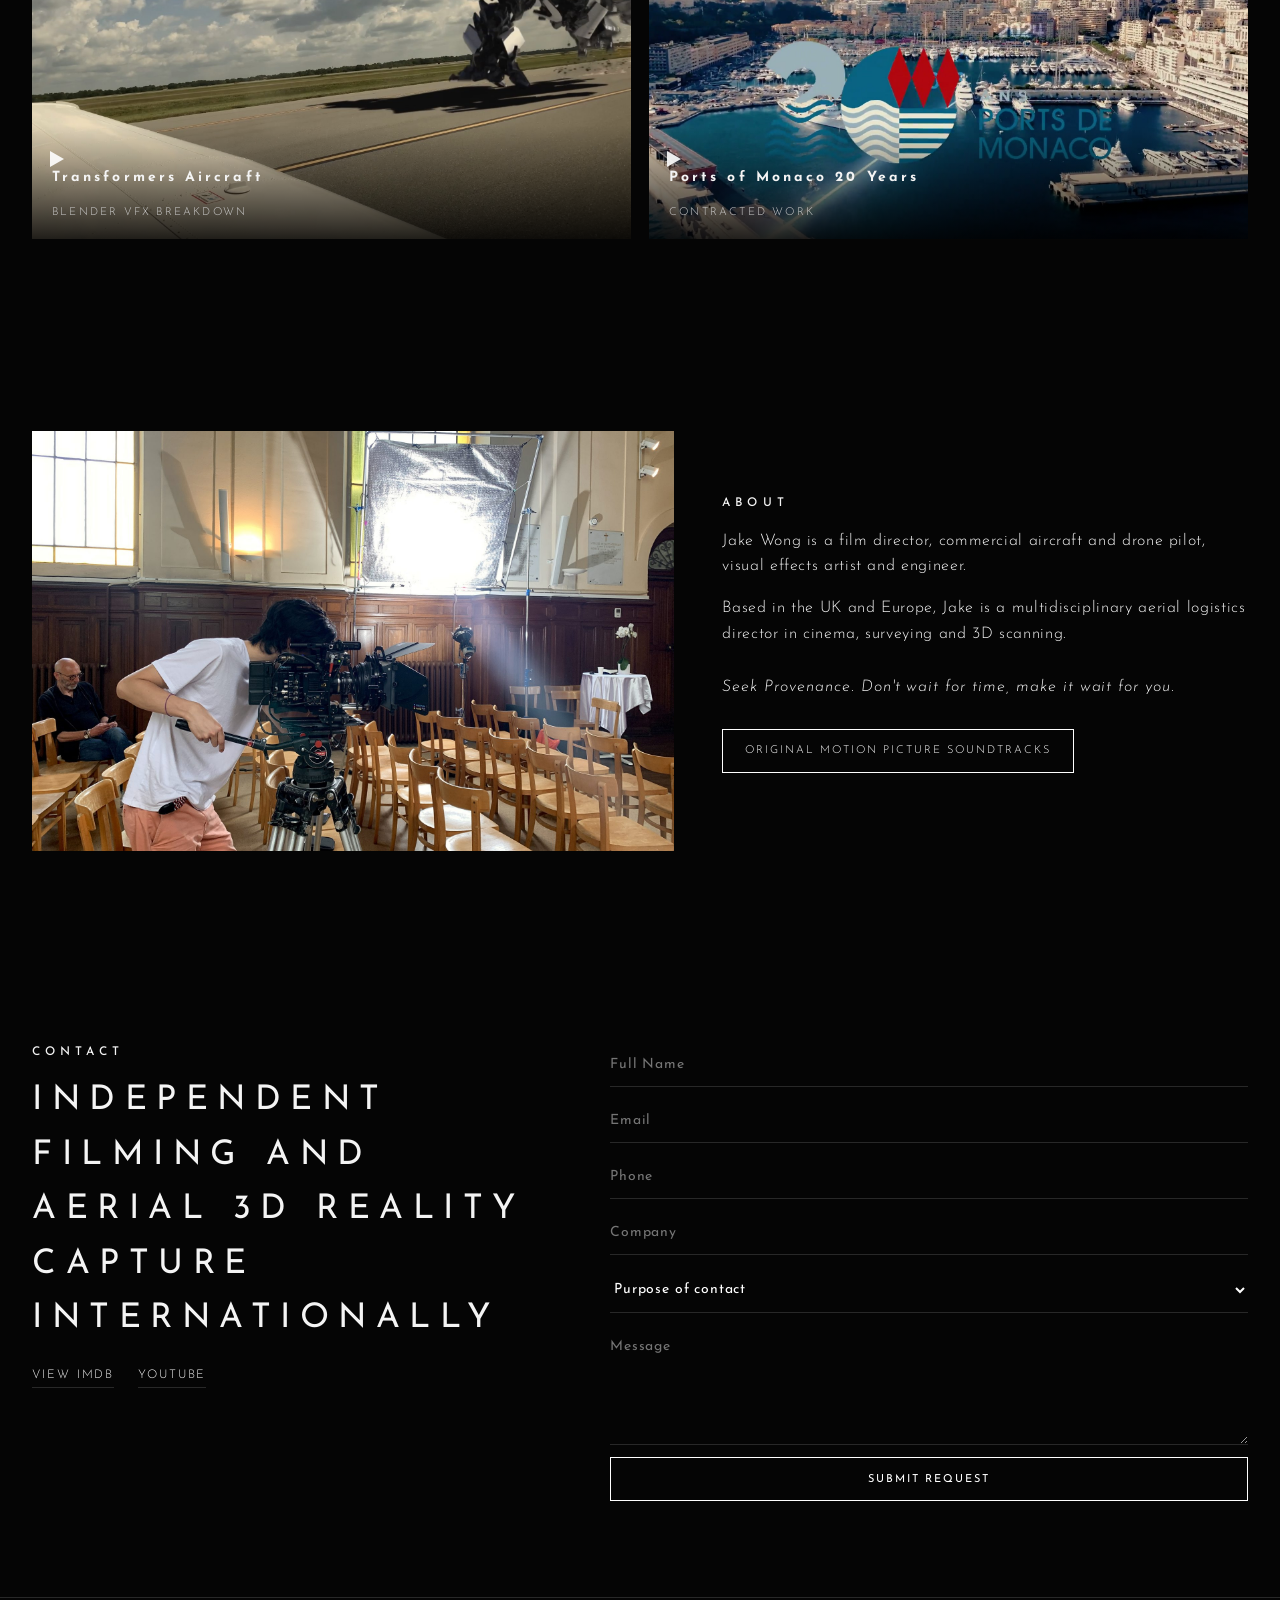
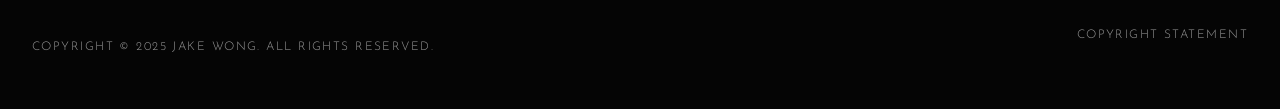
==== commit e3f5ad45: "Photo updates again." ====
--- a/index.html
+++ b/index.html
@@ -47,15 +47,15 @@
   <div class="aerial-use-grid">
     <article class="aerial-use-card">
       <img src="assets/images/web/real-estate.jpg" alt="Real estate aerial 3D capture">
-      <h3>Real Estate</h3>
+      <h3>3D Real Estate</h3>
     </article>
     <article class="aerial-use-card">
       <img src="assets/images/web/site-documentation.jpg" alt="Site documentation aerial capture">
-      <h3>Site Documentation</h3>
+      <h3>3D Site Documentation</h3>
     </article>
     <article class="aerial-use-card">
-      <img src="assets/images/web/venue-mapping.jpg" alt="Venue mapping aerial capture">
-      <h3>Venue Mapping</h3>
+      <img src="assets/images/web/venue-mapping.jpg?v=2" alt="Venue mapping aerial capture">
+      <h3>3D Venue Mapping</h3>
     </article>
   </div>
 </section>
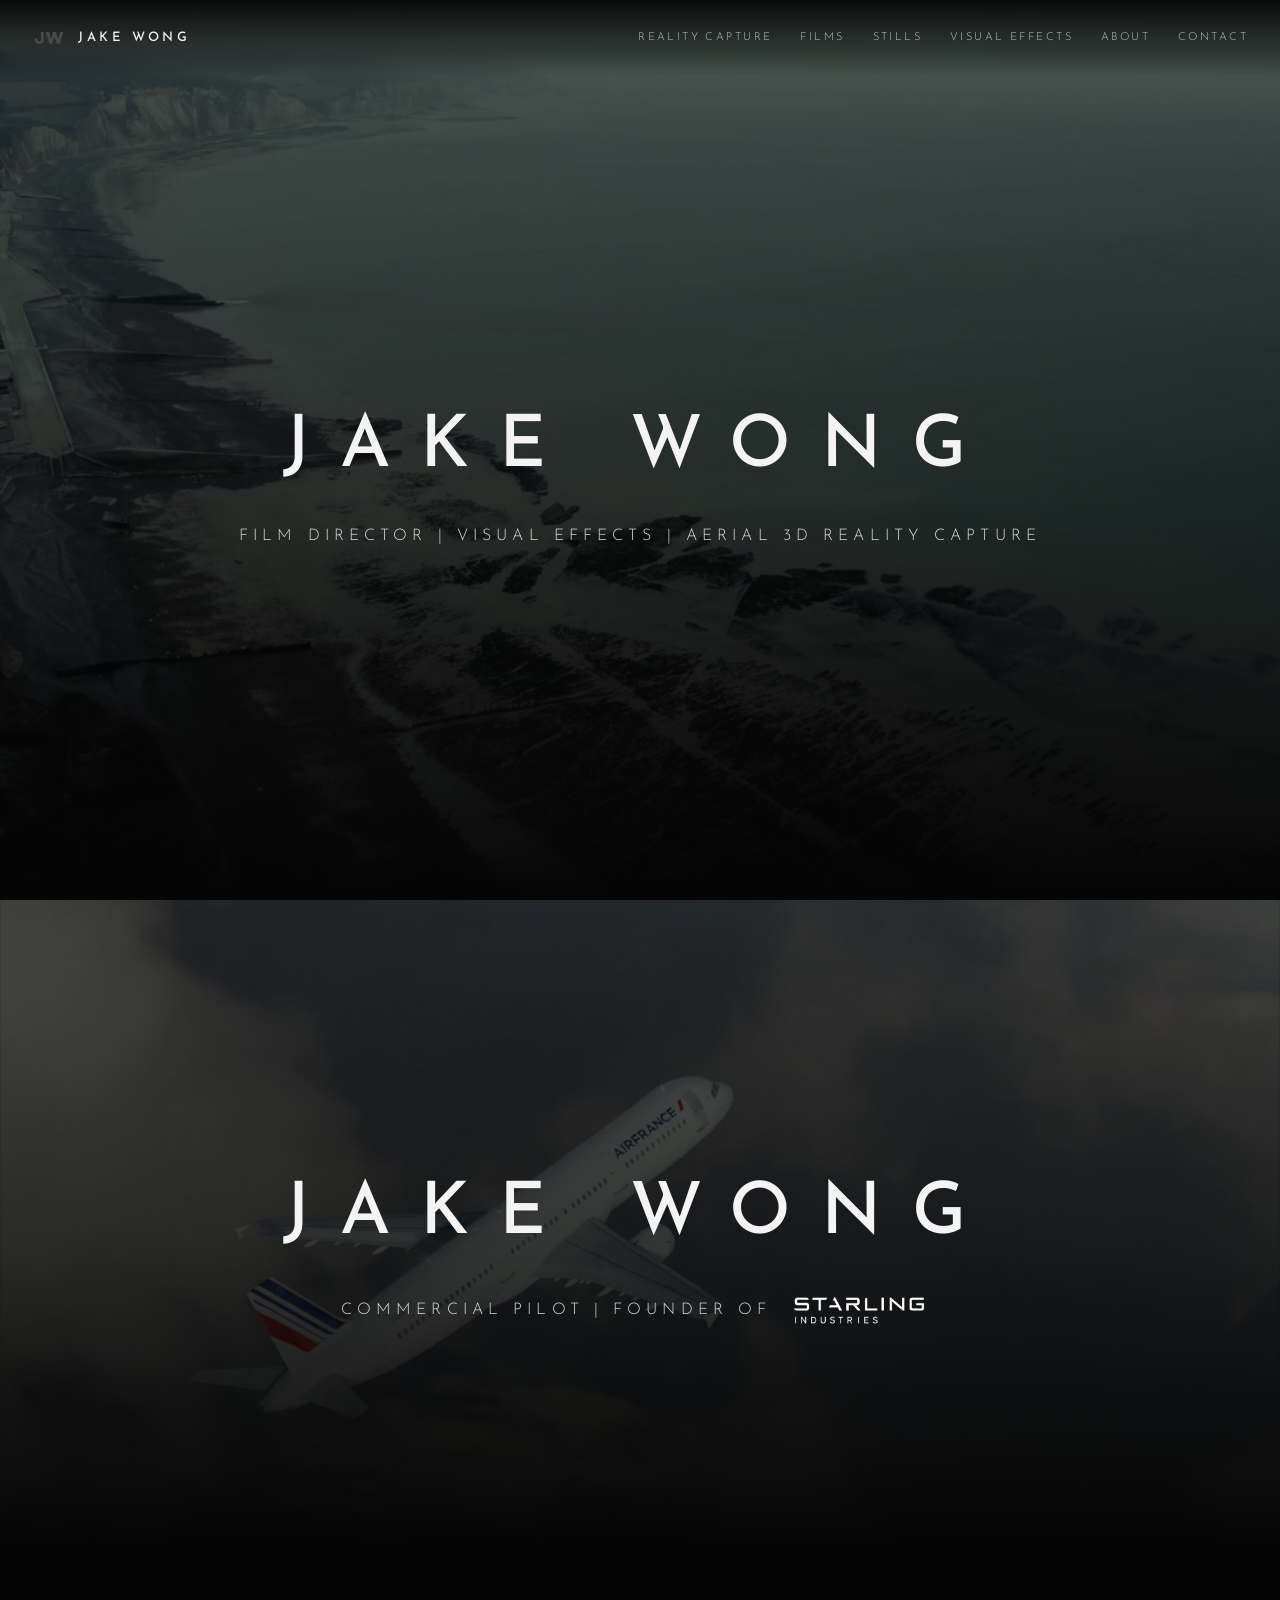
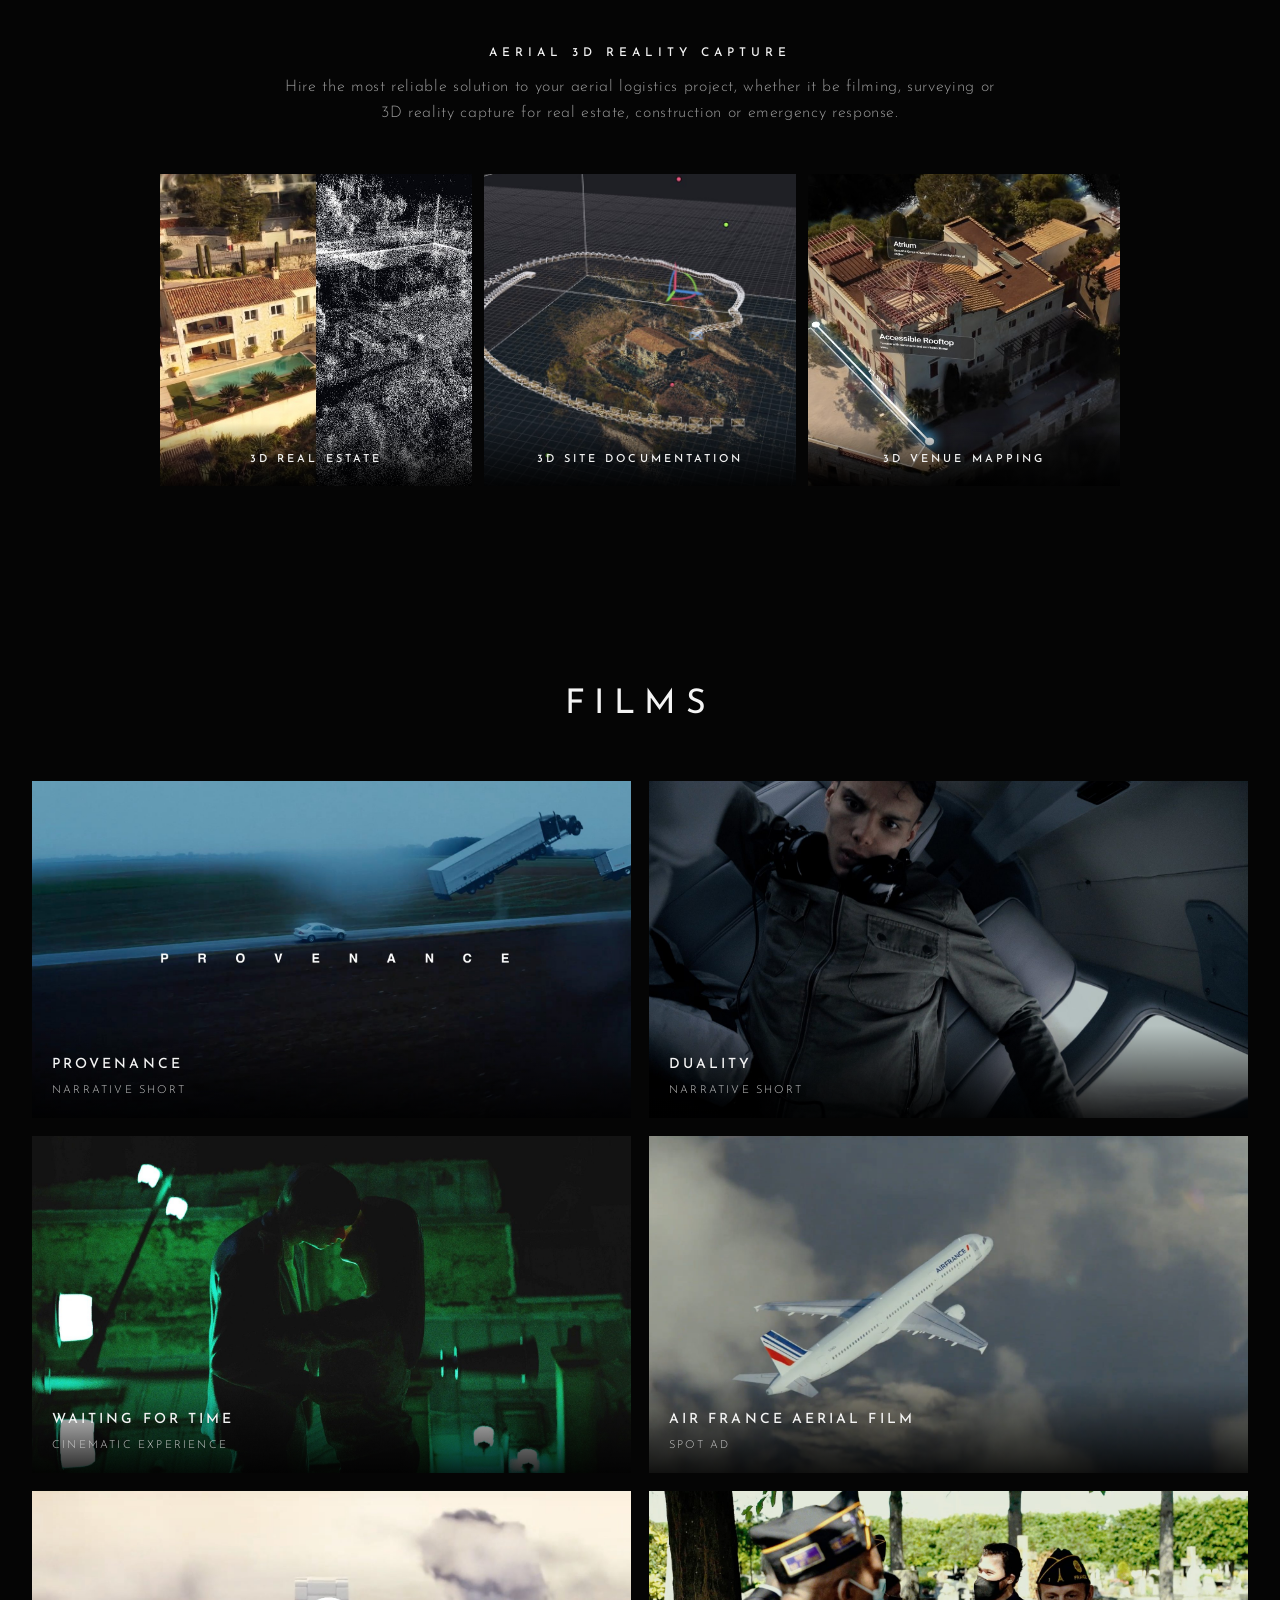
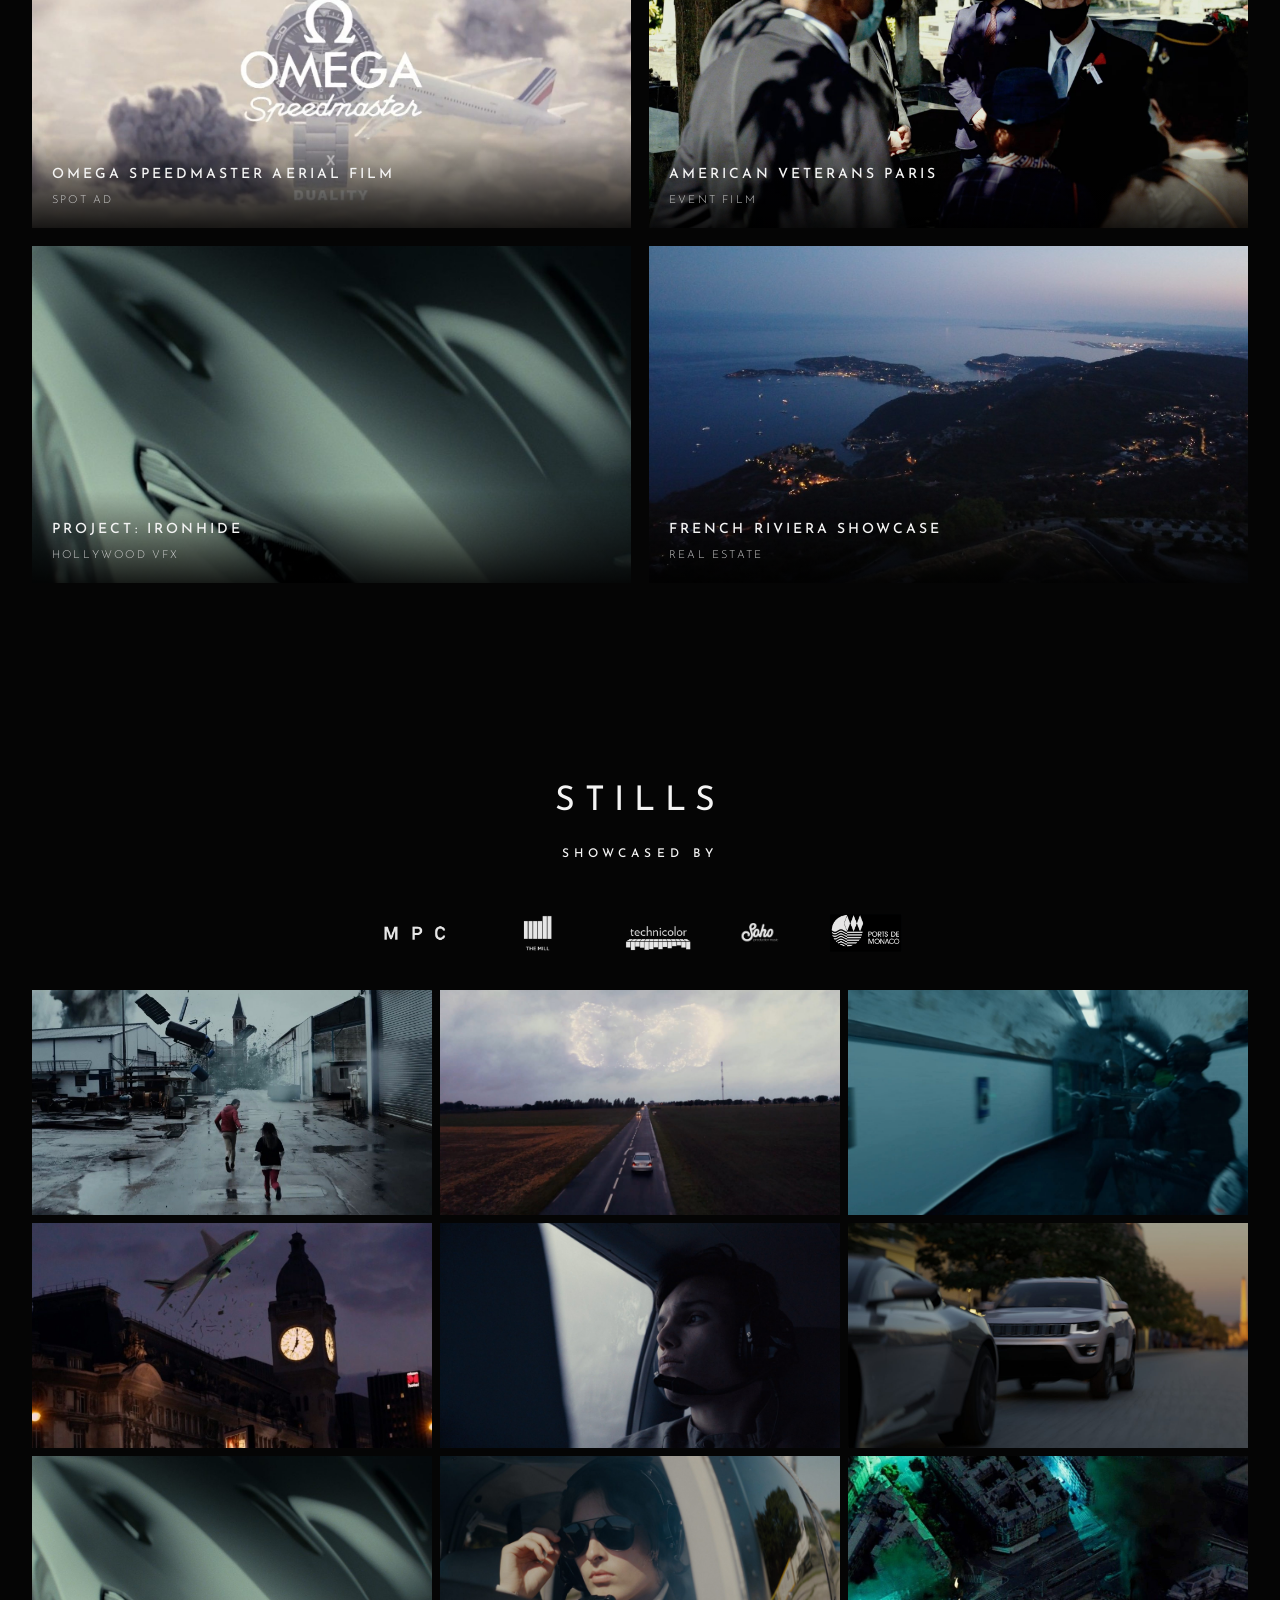
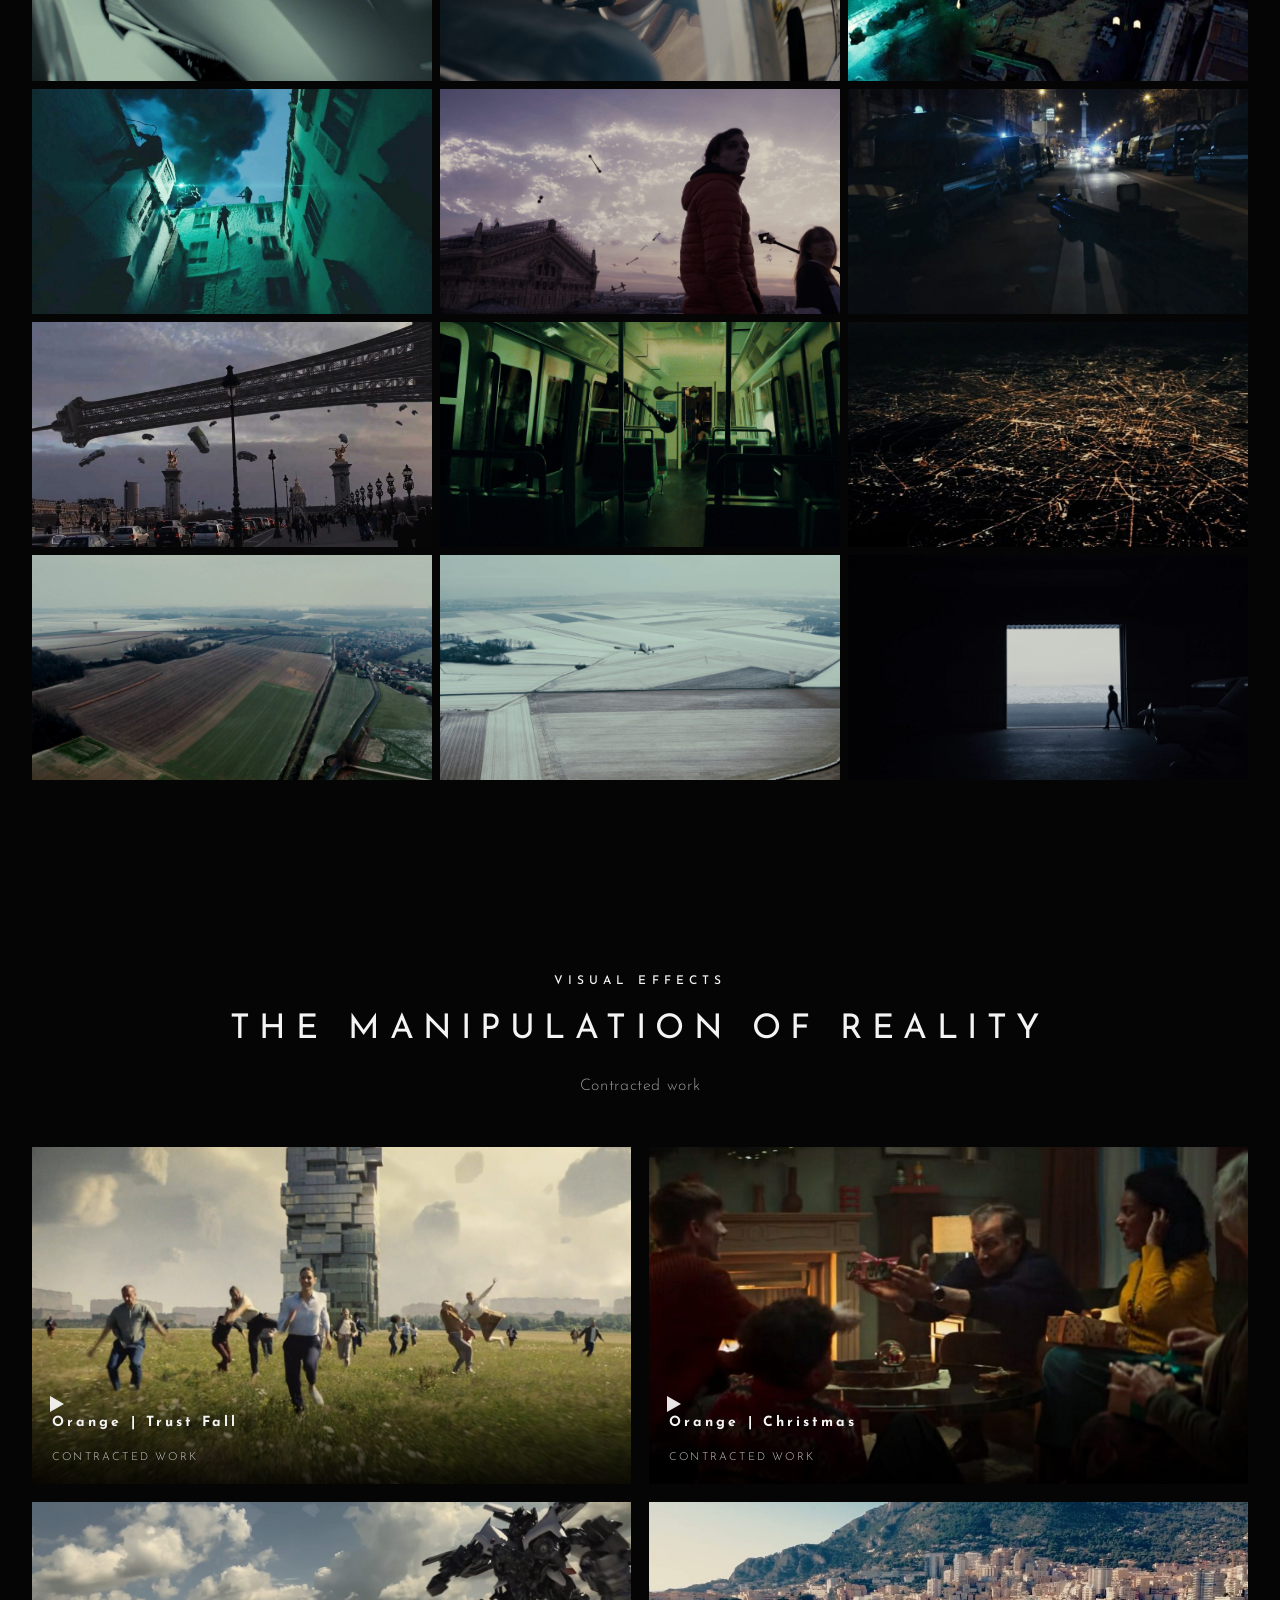
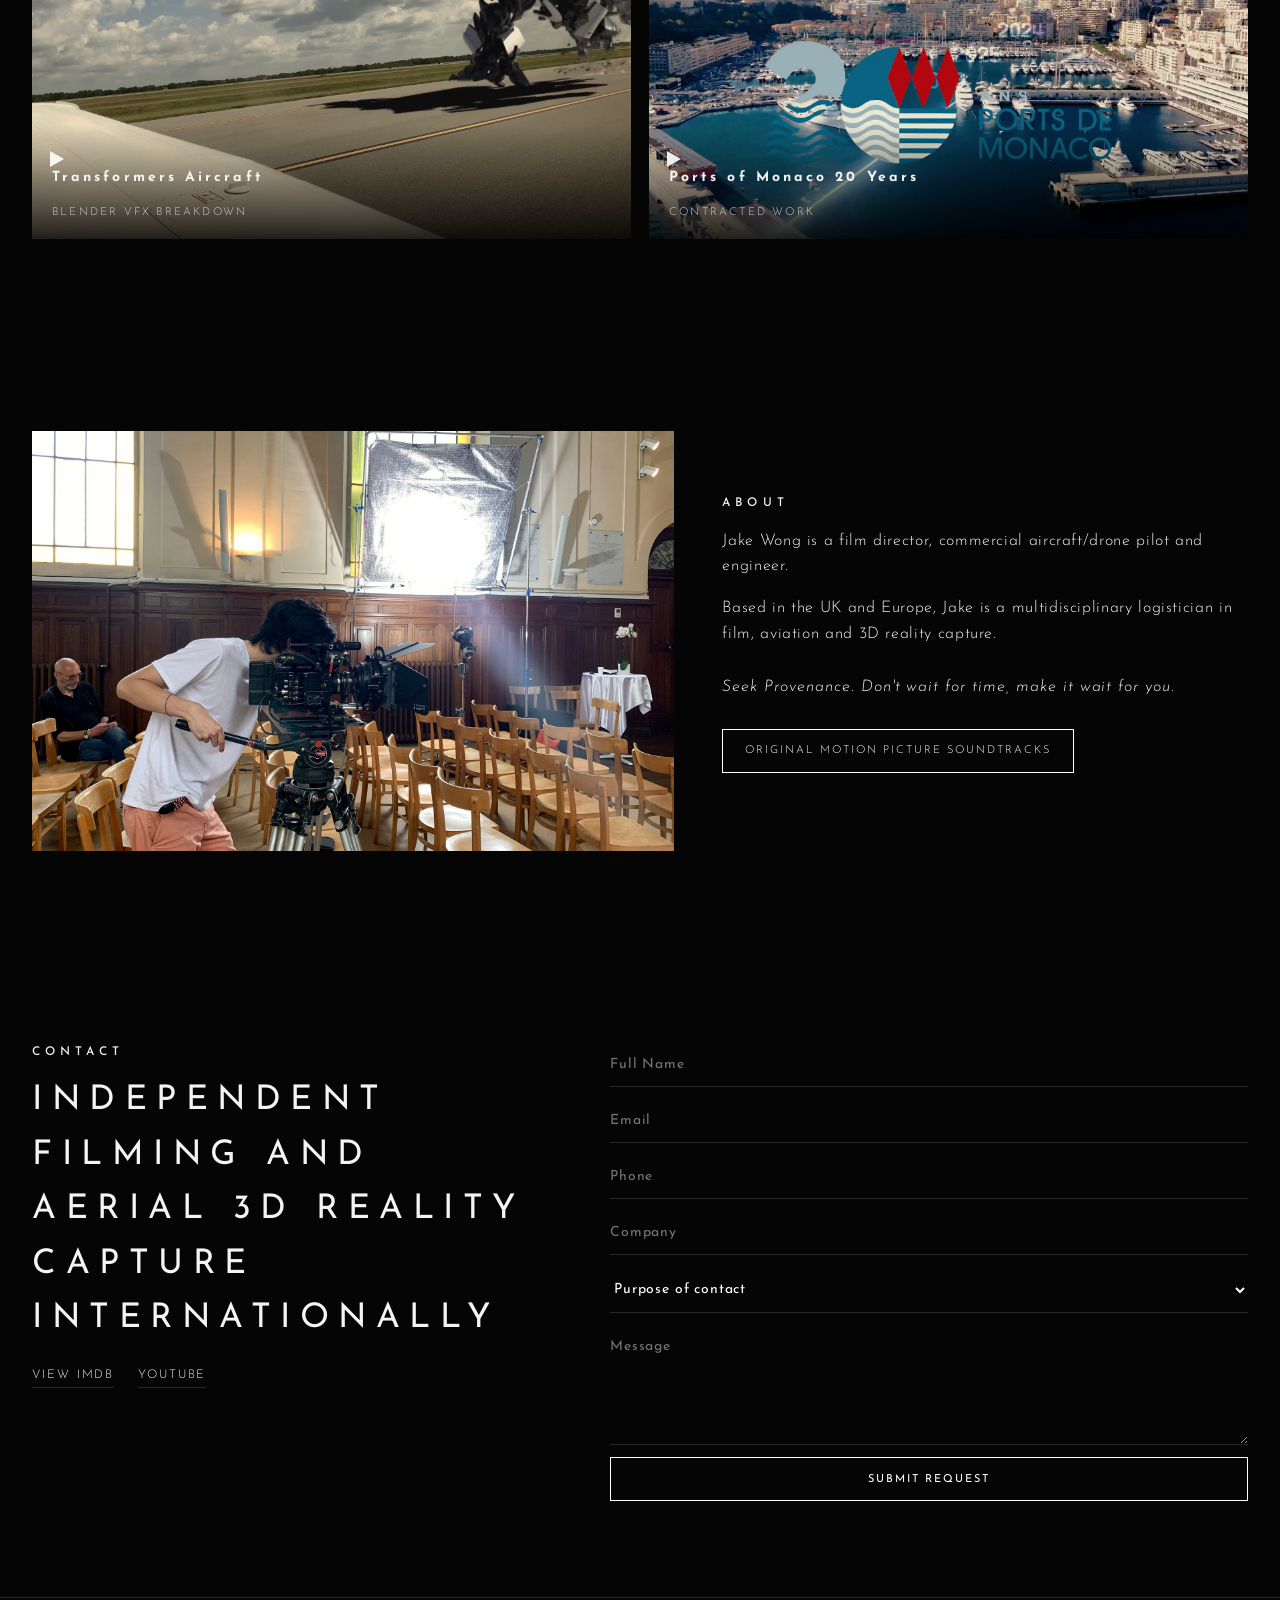
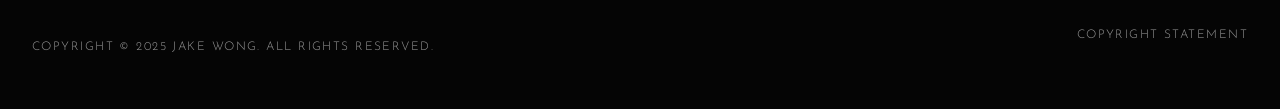
==== commit 32d07031: "videos uplaoded." ====
--- a/index.html
+++ b/index.html
@@ -26,7 +26,9 @@
   </nav>
 </header>
 <section class="hero">
-  <img class="hero-bg" src="assets/images/web/4fa14d_100c7aef57d44f838a362d9dee27aa0cf000.jpg" alt="">
+  <video class="hero-bg" autoplay muted loop playsinline poster="assets/images/web/4fa14d_100c7aef57d44f838a362d9dee27aa0cf000.jpg">
+    <source src="assets/videos/normandy-aerial-loop.mp4" type="video/mp4">
+  </video>
   <div class="hero-copy">
     <h1>Jake Wong</h1>
     <p>Film Director | Visual Effects | Aerial 3D Reality Capture</p>
@@ -86,11 +88,11 @@
       <img src="assets/images/web/4fa14d_328e31d24dec4268884fdaa46719ad19~mv2.jpg" alt="American Veterans Paris">
       <figcaption><h3>American Veterans Paris</h3><span>Event Film</span></figcaption>
     </a>
-    <a class="film-card" href="#">
+    <a class="film-card" href="films/project-ironhide.html">
       <img src="assets/images/web/project-ironhide.png" alt="Project Ironhide">
       <figcaption><h3>PROJECT: IRONHIDE</h3><span>Hollywood VFX</span></figcaption>
     </a>
-    <a class="film-card" href="#">
+    <a class="film-card" href="films/french-riviera-showcase.html">
       <img src="assets/images/web/french-riviera-showcase.jpg" alt="French Riviera Showcase">
       <figcaption><h3>French Riviera Showcase</h3><span>Real Estate</span></figcaption>
     </a>
@@ -159,8 +161,8 @@
     <img src="assets/images/web/4fa14d_7bff0fa8c1554b7bbfc54aa471f1350b~mv2.jpg" alt="Jake Wong on set">
     <div>
       <p class="section-kicker">About</p>
-      <p>Jake Wong is a film director, commercial aircraft and drone pilot, visual effects artist and engineer.</p>
-      <p>Based in the UK and Europe, Jake is a multidisciplinary aerial logistics director in cinema, surveying and 3D scanning.</p>
+      <p>Jake Wong is a film director, commercial aircraft/drone pilot and engineer.</p>
+      <p>Based in the UK and Europe, Jake is a multidisciplinary logistician in film, aviation and 3D reality capture.</p>
       <p class="quote">Seek Provenance. Don't wait for time, make it wait for you.</p>
       <p style="margin-top:28px"><a class="btn" href="soundtracks.html">Original Motion Picture Soundtracks</a></p>
     </div>
--- a/assets/css/styles.css
+++ b/assets/css/styles.css
@@ -139,7 +139,7 @@
 }
 
 .hero img.hero-bg,
-.hero .hero-bg {
+.hero video.hero-bg {
   position: absolute;
   inset: 0;
   width: 100%;
@@ -532,12 +532,15 @@
   background: #000;
 }
 
-.embed iframe {
+.embed iframe,
+.embed video {
   position: absolute;
   inset: 0;
   width: 100%;
   height: 100%;
   border: 0;
+  object-fit: contain;
+  background: #000;
 }
 
 .shot-grid {
@@ -547,6 +550,29 @@
   padding: 0 32px 96px;
   max-width: 1400px;
   margin: 0 auto;
+}
+
+.shot-grid:has(+ .film-videos) {
+  padding-bottom: 48px;
+}
+
+.film-videos {
+  padding: 0 32px 96px;
+  max-width: 1100px;
+  margin: 0 auto;
+}
+
+.film-videos .embed {
+  margin-bottom: 40px;
+}
+
+.film-videos .embed:last-child {
+  margin-bottom: 0;
+}
+
+.film-video-label {
+  text-align: center;
+  margin: 0 0 16px;
 }
 
 .lightbox {
